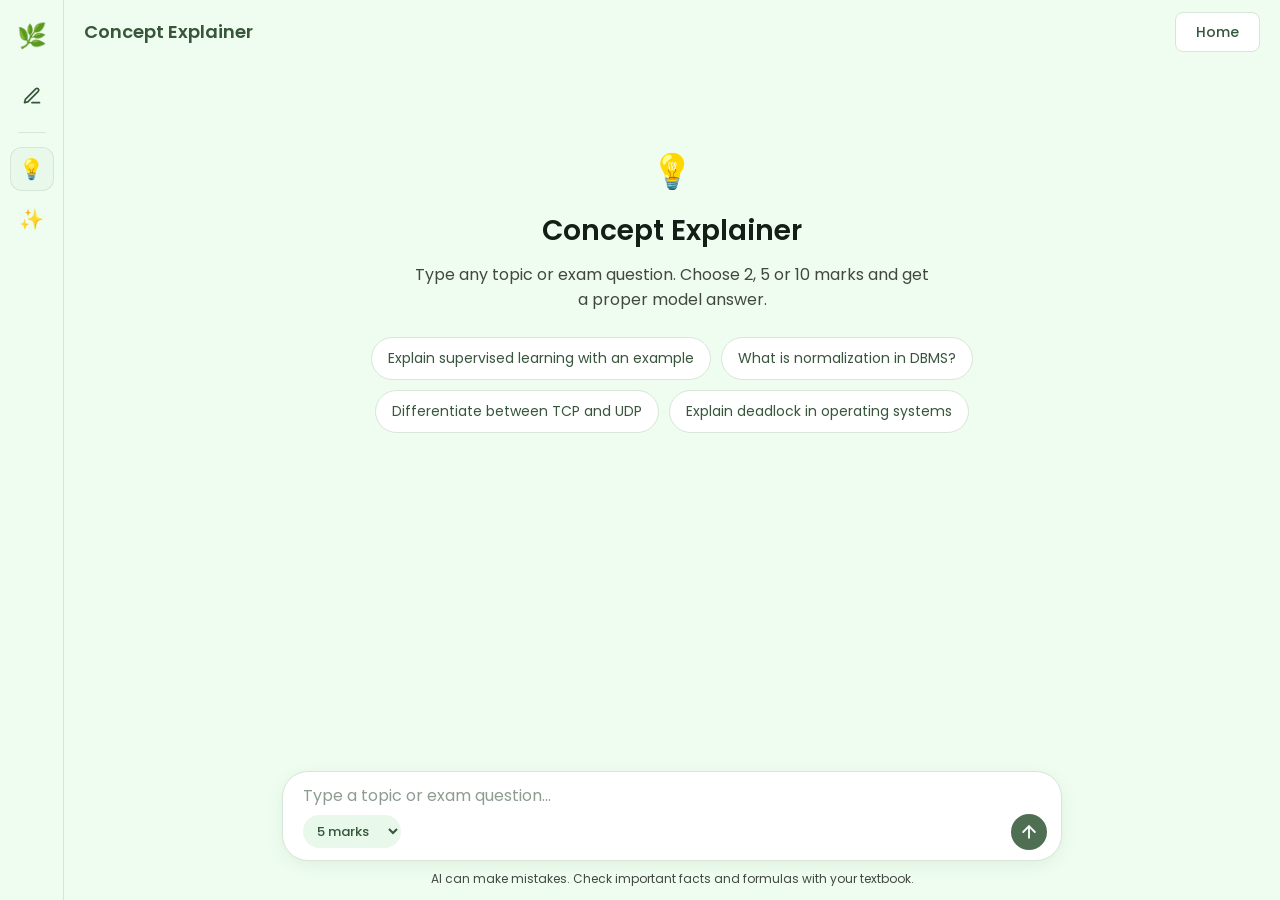
==== ai-study-assistant.html @ 77aba9d8 "Update ai-study-assistant.html" ====
<!DOCTYPE html>
<html lang="en">
<head>
  <meta charset="UTF-8">
  <meta name="viewport" content="width=device-width, initial-scale=1.0">
  <meta name="theme-color" content="#eefdef">
  <title>Lumina AI Coach - AI Study Assistant</title>

  <link rel="stylesheet" href="./dashboard.css">

  <style>
    /* ===== ChatGPT-style layout with the Lumina green theme ===== */
    :root {
      --c-bg: var(--page-bg, #eefdef);
      --c-text: var(--text-main, #1f2d23);
      --c-muted: var(--text-muted, #5f7466);
      --c-accent: var(--accent, #4b7a52);
      --c-dark: var(--dark-green, #2f5535);
      --c-soft: var(--soft-green, #dff3e1);
      --c-border: var(--border-green, #cfe5d2);
      --c-white: var(--white, #ffffff);
      --col: 780px;
      --font: ui-sans-serif, -apple-system, "Segoe UI", system-ui, "Helvetica Neue", Arial, sans-serif;
    }

    * { box-sizing: border-box; }

    html, body {
      height: 100%;
      margin: 0;
      padding: 0;
    }

    body {
      display: flex;
      flex-direction: row;
      height: 100vh;
      height: 100dvh;
      overflow: hidden;
      background: var(--c-bg);
      color: var(--c-text);
      font-family: var(--font);
      -webkit-font-smoothing: antialiased;
    }

    button, input, textarea, select { font-family: inherit; }

    /* ---------- Left icon bar ---------- */
    .sidebar {
      display: flex;
      flex: 0 0 auto;
      flex-direction: column;
      align-items: center;
      gap: 6px;
      width: 64px;
      padding: 14px 0;
      background: var(--c-bg);
      border-right: 1px solid var(--c-border);
    }

    .side-logo {
      display: grid;
      place-items: center;
      width: 44px;
      height: 44px;
      margin-bottom: 10px;
      border-radius: 12px;
      font-size: 24px;
      text-decoration: none;
    }

    .side-logo:hover { background: var(--c-soft); }

    .side-btn {
      position: relative;
      display: grid;
      place-items: center;
      width: 44px;
      height: 44px;
      color: var(--c-dark);
      background: transparent;
      border: 0;
      border-radius: 12px;
      font-size: 20px;
      cursor: pointer;
      transition: background 0.15s ease;
    }

    .side-btn:hover { background: var(--c-soft); }

    .side-btn[aria-selected="true"] {
      background: var(--c-soft);
      box-shadow: inset 0 0 0 1px var(--c-border);
    }

    /* Hover name */
    .side-btn::after {
      content: attr(data-label);
      position: absolute;
      left: 54px;
      padding: 6px 10px;
      color: var(--c-white);
      background: var(--c-dark);
      border-radius: 8px;
      font-size: 12px;
      white-space: nowrap;
      opacity: 0;
      pointer-events: none;
      transition: opacity 0.15s ease;
      z-index: 20;
    }

    .side-btn:hover::after { opacity: 1; }

    .side-divider {
      width: 28px;
      height: 1px;
      margin: 8px 0;
      background: var(--c-border);
    }

    /* ---------- Main area ---------- */
    .main {
      display: flex;
      flex: 1 1 auto;
      flex-direction: column;
      min-width: 0;
      min-height: 0;
    }

    .top-header {
      display: flex;
      flex: 0 0 auto;
      align-items: center;
      justify-content: space-between;
      gap: 12px;
      padding: 12px 20px;
    }

    .mode-title {
      color: var(--c-dark);
      font-size: 18px;
      font-weight: 600;
    }

    .home-btn {
      display: inline-block;
      padding: 8px 20px;
      color: var(--c-dark);
      background: var(--c-white);
      border: 1px solid var(--c-border);
      border-radius: 8px;
      font-size: 14px;
      font-weight: 500;
      text-decoration: none;
      transition: background 0.15s ease;
    }

    .home-btn:hover { background: var(--c-soft); }

    /* ---------- Chat area (uses the full height) ---------- */
    .chat-scroll {
      flex: 1 1 auto;
      min-height: 0;
      padding: 8px 20px 24px;
      overflow-y: auto;
      scroll-behavior: smooth;
    }

    .chat-thread[hidden] { display: none; }

    .chat-thread {
      display: flex;
      flex-direction: column;
      gap: 30px;
      width: 100%;
      max-width: var(--col);
      margin: 0 auto;
    }

    /* Welcome screen */
    .welcome-box {
      padding: 8vh 10px 10px;
      text-align: center;
    }

    .chat-thread.has-messages .welcome-box { display: none; }

    .welcome-icon {
      margin-bottom: 10px;
      font-size: 34px;
    }

    .welcome-box h1 {
      margin: 0 0 8px;
      color: var(--c-text);
      font-size: clamp(22px, 3vw, 28px);
      font-weight: 600;
    }

    .welcome-box p {
      max-width: 520px;
      margin: 0 auto;
      color: var(--c-muted);
      font-size: 16px;
      line-height: 1.6;
    }

    .starter-list {
      display: flex;
      flex-wrap: wrap;
      justify-content: center;
      gap: 10px;
      margin-top: 24px;
    }

    .starter-btn {
      padding: 10px 16px;
      color: var(--c-dark);
      background: var(--c-white);
      border: 1px solid var(--c-border);
      border-radius: 999px;
      font-size: 14px;
      cursor: pointer;
      transition: background 0.2s ease;
    }

    .starter-btn:hover { background: var(--c-soft); }

    /* Messages */
    .msg { display: flex; max-width: 100%; }
    .msg.user { justify-content: flex-end; }

    .user-bubble {
      max-width: 80%;
      padding: 10px 18px;
      color: var(--c-text);
      background: var(--c-soft);
      border-radius: 22px;
      font-size: 16px;
      line-height: 1.6;
      white-space: pre-wrap;
      overflow-wrap: anywhere;
    }

    .avatar-ai, .ai-label { display: none; }

    .ai-body {
      flex: 1 1 auto;
      min-width: 0;
      max-width: 100%;
    }

    /* AI answer: plain text on the page, no box */
    .ai-card {
      color: var(--c-text);
      font-size: 16px;
      line-height: 1.8;
      overflow-wrap: anywhere;
    }

    .a-heading {
      margin-top: 24px;
      color: var(--c-dark);
      font-size: 18px;
      font-weight: 600;
    }

    .a-heading:first-child { margin-top: 0; }

    .a-para { margin-top: 8px; }

    .a-item {
      display: flex;
      gap: 12px;
      margin-top: 10px;
    }

    .a-marker {
      flex: 0 0 auto;
      min-width: 24px;
      color: var(--c-accent);
      font-weight: 600;
    }

    /* Action buttons under an answer */
    .ai-actions {
      display: flex;
      flex-wrap: wrap;
      gap: 6px;
      margin-top: 14px;
    }

    .action-btn {
      padding: 6px 12px;
      color: var(--c-muted);
      background: transparent;
      border: 0;
      border-radius: 8px;
      font-size: 13px;
      font-weight: 500;
      cursor: pointer;
    }

    .action-btn:hover {
      color: var(--c-dark);
      background: var(--c-soft);
    }

    .save-form {
      display: flex;
      flex-wrap: wrap;
      align-items: center;
      gap: 8px;
      margin-top: 10px;
      padding: 12px;
      background: var(--c-white);
      border: 1px solid var(--c-border);
      border-radius: 14px;
    }

    .save-form[hidden] { display: none; }

    .save-form input {
      flex: 1 1 200px;
      min-width: 0;
      padding: 9px 12px;
      color: var(--c-text);
      background: var(--c-white);
      border: 1px solid var(--c-border);
      border-radius: 8px;
      font-size: 14px;
    }

    .save-form input:focus {
      outline: 2px solid var(--c-accent);
      outline-offset: 1px;
    }

    .save-btn {
      padding: 9px 18px;
      color: var(--c-white);
      background: var(--c-accent);
      border: 0;
      border-radius: 8px;
      font-size: 14px;
      font-weight: 500;
      cursor: pointer;
    }

    .save-btn:hover { background: var(--c-dark); }

    .save-note {
      flex-basis: 100%;
      color: var(--c-accent);
      font-size: 13px;
      font-weight: 500;
    }

    .save-note.error { color: #b42318; }

    /* Typing dots */
    .typing {
      display: inline-flex;
      gap: 5px;
      padding: 8px 0;
    }

    .typing span {
      width: 8px;
      height: 8px;
      background: var(--c-accent);
      border-radius: 50%;
      opacity: 0.35;
      animation: blink 1.2s infinite ease-in-out;
    }

    .typing span:nth-child(2) { animation-delay: 0.2s; }
    .typing span:nth-child(3) { animation-delay: 0.4s; }

    @keyframes blink {
      0%, 80%, 100% { opacity: 0.3; }
      40% { opacity: 1; }
    }

    /* Error message */
    .error-card {
      color: #b42318;
      font-size: 15px;
      line-height: 1.6;
    }

    .error-card .action-btn {
      margin-top: 10px;
      border: 1px solid var(--c-border);
    }

    /* ---------- Message bar ---------- */
    .composer-wrap {
      flex: 0 0 auto;
      padding: 8px 20px 12px;
      background: linear-gradient(to top, var(--c-bg) 80%, rgba(238, 253, 239, 0));
    }

    .composer {
      width: 100%;
      max-width: var(--col);
      margin: 0 auto;
      padding: 12px 14px 10px 20px;
      background: var(--c-white);
      border: 1px solid var(--c-border);
      border-radius: 26px;
      box-shadow: 0 4px 16px rgba(55, 86, 59, 0.08);
    }

    .composer:focus-within { border-color: var(--c-accent); }

    .composer textarea {
      display: block;
      width: 100%;
      max-height: 200px;
      color: var(--c-text);
      background: transparent;
      border: 0;
      outline: none;
      resize: none;
      overflow-y: auto;
      font-size: 16px;
      line-height: 1.5;
    }

    .composer textarea::placeholder { color: #8d9c91; }

    .composer-bar {
      display: flex;
      align-items: center;
      justify-content: space-between;
      margin-top: 6px;
    }

    .composer-bar select {
      padding: 6px 10px;
      color: var(--c-dark);
      background: var(--c-soft);
      border: 0;
      border-radius: 999px;
      outline: none;
      font-size: 13px;
      font-weight: 500;
      cursor: pointer;
    }

    .composer-bar select[hidden] { display: none; }

    .send-btn {
      display: grid;
      place-items: center;
      width: 36px;
      height: 36px;
      margin-left: auto;
      color: var(--c-white);
      background: var(--c-accent);
      border: 0;
      border-radius: 50%;
      cursor: pointer;
      transition: background 0.2s ease;
    }

    .send-btn:hover:not(:disabled) { background: var(--c-dark); }

    .send-btn:disabled {
      opacity: 0.5;
      cursor: not-allowed;
    }

    .disclaimer {
      margin: 8px 0 0;
      color: var(--c-muted);
      font-size: 12px;
      text-align: center;
    }

    /* ---------- Mobile ---------- */
    @media (max-width: 600px) {
      .sidebar { width: 52px; padding: 10px 0; }
      .side-logo, .side-btn { width: 38px; height: 38px; font-size: 18px; }
      .side-btn::after { display: none; }
      .top-header { padding: 10px 12px; }
      .mode-title { font-size: 15px; }
      .home-btn { padding: 7px 14px; font-size: 13px; }
      .chat-scroll { padding: 8px 12px 16px; }
      .composer-wrap { padding: 8px 10px 10px; }
      .user-bubble { max-width: 90%; }
    }

    @media (prefers-reduced-motion: reduce) {
      .typing span { animation: none; opacity: 0.7; }
      .chat-scroll { scroll-behavior: auto; }
    }
  </style>
</head>
<body>

  <!-- Left icon bar -->
  <aside class="sidebar" aria-label="Tools">
    <a href="dashboard.html" class="side-logo" title="Lumina AI" aria-label="Lumina AI home">🌿</a>

    <button class="side-btn" id="newChatBtn" type="button"
            data-label="New chat" aria-label="New chat">
      <svg width="20" height="20" viewBox="0 0 24 24" fill="none"
           stroke="currentColor" stroke-width="2"
           stroke-linecap="round" stroke-linejoin="round" aria-hidden="true">
        <path d="M12 20h9"></path>
        <path d="M16.5 3.5a2.12 2.12 0 0 1 3 3L7 19l-4 1 1-4Z"></path>
      </svg>
    </button>

    <div class="side-divider"></div>

    <button class="side-btn" id="tab-explain" role="tab" type="button"
            data-label="Concept Explainer" aria-label="Concept Explainer"
            aria-selected="true">💡</button>

    <button class="side-btn" id="tab-summarize" role="tab" type="button"
            data-label="Notes Summarizer" aria-label="Notes Summarizer"
            aria-selected="false">✨</button>
  </aside>

  <!-- Main area -->
  <div class="main">

    <div class="top-header">
      <div class="mode-title" id="modeTitle">Concept Explainer</div>
      <a href="dashboard.html" class="home-btn">Home</a>
    </div>

    <div class="chat-scroll" id="chatScroll">

      <div class="chat-thread" id="thread-explain" role="log" aria-live="polite">
        <div class="welcome-box">
          <div class="welcome-icon">💡</div>
          <h1>Concept Explainer</h1>
          <p>Type any topic or exam question. Choose 2, 5 or 10 marks and get a proper model answer.</p>
          <div class="starter-list">
            <button class="starter-btn" type="button">Explain supervised learning with an example</button>
            <button class="starter-btn" type="button">What is normalization in DBMS?</button>
            <button class="starter-btn" type="button">Differentiate between TCP and UDP</button>
            <button class="starter-btn" type="button">Explain deadlock in operating systems</button>
          </div>
        </div>
      </div>

      <div class="chat-thread" id="thread-summarize" role="log" aria-live="polite" hidden>
        <div class="welcome-box">
          <div class="welcome-icon">✨</div>
          <h1>Notes Summarizer</h1>
          <p>Paste your textbook text or lecture notes below. You will get short revision notes with key terms, formulas and likely exam questions.</p>
        </div>
      </div>

    </div>

    <!-- Message bar -->
    <div class="composer-wrap">
      <form class="composer" id="composer">
        <textarea id="promptInput" rows="1" maxlength="500"
                  aria-label="Message"
                  placeholder="Type a topic or exam question..."></textarea>

        <div class="composer-bar">
          <select id="marksSelect" aria-label="Answer type">
            <option value="2">2 marks</option>
            <option value="5" selected>5 marks</option>
            <option value="10">10 marks</option>
          </select>

          <button class="send-btn" id="sendBtn" type="submit" aria-label="Send">
            <svg width="20" height="20" viewBox="0 0 24 24" fill="none"
                 stroke="currentColor" stroke-width="2.2"
                 stroke-linecap="round" stroke-linejoin="round" aria-hidden="true">
              <path d="M12 19V5"></path>
              <path d="M5 12l7-7 7 7"></path>
            </svg>
          </button>
        </div>
      </form>

      <p class="disclaimer">AI can make mistakes. Check important facts and formulas with your textbook.</p>
    </div>

  </div>

  <datalist id="subjectOptions"></datalist>

  <script>
  "use strict";

  /* =========================================================
     PROMPTS  (sent to your existing /api/chat)
     ========================================================= */

  const FORMAT_RULES = `
Formatting rules:
- Write in plain text only. Do NOT use the symbols * # _ or backticks.
- Write each section heading on its own line, followed by a colon.
- For lists, use numbers (1. 2. 3.) or the bullet symbol •
- Leave one empty line between sections.
- Use correct technical terms. Be accurate. Do not invent facts.
- Do not add any greeting, emoji or closing remark.`;

  function buildExplainPrompt(topic, marks) {
    const intro =
      `You are an experienced university professor writing a model answer for a college exam.
Question or topic: "${topic}"
`;

    if (marks === "2") {
      return intro + `
This is a 2-mark answer. Write about 60 to 80 words using exactly this structure:

Definition:
A clear, precise definition in 2 to 3 sentences.

Key Points:
Give 2 to 3 short numbered points that a student must mention.
${FORMAT_RULES}`;
    }

    if (marks === "10") {
      return intro + `
This is a 10-mark answer. Write about 450 to 550 words using exactly this structure:

Introduction:
2 to 3 sentences that introduce the topic and why it matters.

Definition:
A precise textbook-style definition.

Detailed Explanation:
Explain the concept step by step under 4 to 6 numbered sub-headings, each with 2 to 3 sentences. Include how it works, important terms, formulas or algorithms where relevant.

Types or Components:
List and briefly describe the main types, parts or stages (skip only if not applicable).

Advantages and Limitations:
Give 3 advantages and 2 to 3 limitations as numbered points.

Applications:
Give 3 to 4 real-world applications.

Example:
One clear, worked example.

Conclusion:
2 to 3 sentences that sum up the answer.
${FORMAT_RULES}`;
    }

    return intro + `
This is a 5-mark answer. Write about 200 to 250 words using exactly this structure:

Definition:
A clear, precise definition in 2 to 3 sentences.

Explanation:
Explain the concept in 4 to 6 numbered points, each 1 to 2 sentences. Include important terms and how it works.

Example:
One clear, simple example.

Conclusion:
1 to 2 sentences that sum up the answer.
${FORMAT_RULES}`;
  }

  function buildSummarizePrompt(material) {
    return `You are an experienced university professor preparing exam revision notes for a college student.
Convert the study material below into clear, well-organized revision notes.

Use exactly this structure:

Topic:
One line naming the topic.

Key Definitions:
List each important term with its definition, using the bullet symbol •

Main Points:
Group the content under short headings. Under each heading give numbered points of 1 to 2 sentences each.

Formulas and Important Facts:
List any formulas, rules, numbers, dates or steps exactly as given in the material (skip this section only if there are none).

Quick Revision:
3 to 5 short one-line points that the student should memorise before the exam.

Important Exam Questions:
2 to 3 likely exam questions based on this material.

Rules:
- Keep every term, formula and number exactly as in the material. Do not add facts that are not in the material.
- Make the notes much shorter than the original.
${FORMAT_RULES}

Study material:
${material}`;
  }

  async function askAI(mode, input, marks) {
    const prompt = mode === "explain"
      ? buildExplainPrompt(input, marks)
      : buildSummarizePrompt(input);

    const response = await fetch("/api/chat", {
      method: "POST",
      headers: { "Content-Type": "application/json" },
      body: JSON.stringify({ message: prompt })
    });

    let data = null;

    try {
      data = await response.json();
    } catch (error) {
      data = null;
    }

    if (!response.ok || !data || !data.reply) {
      throw new Error("No answer came. Please try again in a moment.");
    }

    return String(data.reply)
      .replace(/\*\*/g, "")
      .replace(/^#{1,6}\s*/gm, "")
      .replace(/^\s*[\*\-]\s+/gm, "• ")
      .replace(/[*_`]/g, "")
      .trim();
  }

  /* =========================================================
     PAGE STATE
     ========================================================= */

  const NOTES_KEY = "luminaNotes";

  const $ = id => document.getElementById(id);

  const modes = {
    explain: {
      tab: $("tab-explain"),
      thread: $("thread-explain"),
      placeholder: "Type a topic or exam question...",
      maxLength: 500,
      label: "Concept Explainer",
      source: "ai-chat"
    },
    summarize: {
      tab: $("tab-summarize"),
      thread: $("thread-summarize"),
      placeholder: "Paste your study material here...",
      maxLength: 20000,
      label: "Notes Summarizer",
      source: "ai-summary"
    }
  };

  const chatScroll = $("chatScroll");
  const input = $("promptInput");
  const sendBtn = $("sendBtn");
  const marksSelect = $("marksSelect");

  let currentMode = "explain";
  let busy = false;
  const drafts = { explain: "", summarize: "" };

  /* ---------- Mode switching ---------- */
  function setMode(name) {
    if (!modes[name]) name = "explain";

    drafts[currentMode] = input.value;
    currentMode = name;

    Object.entries(modes).forEach(([key, m]) => {
      const active = key === name;
      m.tab.setAttribute("aria-selected", String(active));
      m.thread.hidden = !active;
    });

    $("modeTitle").textContent = modes[name].label;
    input.maxLength = modes[name].maxLength;
    input.placeholder = modes[name].placeholder;
    input.value = drafts[name] || "";
    marksSelect.hidden = name !== "explain";

    resizeInput();
    scrollToBottom(true);
    history.replaceState(null, "", "#" + name);
  }

  modes.explain.tab.addEventListener("click", () => setMode("explain"));
  modes.summarize.tab.addEventListener("click", () => setMode("summarize"));

  /* ---------- Starter questions ---------- */
  document.querySelectorAll(".starter-btn").forEach(btn => {
    btn.addEventListener("click", () => {
      input.value = btn.textContent.trim();
      resizeInput();
      input.focus();
    });
  });

  /* ---------- New chat ---------- */
  $("newChatBtn").addEventListener("click", () => {
    if (busy) return;

    const thread = modes[currentMode].thread;
    thread.querySelectorAll(".msg").forEach(el => el.remove());
    thread.classList.remove("has-messages");
    input.focus();
  });

  /* ---------- Input box ---------- */
  function resizeInput() {
    input.style.height = "auto";
    input.style.height = Math.min(input.scrollHeight, 200) + "px";
  }

  input.addEventListener("input", resizeInput);

  input.addEventListener("keydown", event => {
    if (event.key === "Enter" && !event.shiftKey && !event.isComposing) {
      event.preventDefault();
      $("composer").requestSubmit();
    }
  });

  function scrollToBottom(instant) {
    requestAnimationFrame(() => {
      chatScroll.scrollTo({
        top: chatScroll.scrollHeight,
        behavior: instant ? "auto" : "smooth"
      });
    });
  }

  /* =========================================================
     MESSAGES
     ========================================================= */

  function addUserMessage(mode, text) {
    const thread = modes[mode].thread;

    const row = document.createElement("div");
    row.className = "msg user";

    const bubble = document.createElement("div");
    bubble.className = "user-bubble";
    bubble.textContent = text;

    row.appendChild(bubble);
    thread.appendChild(row);
    thread.classList.add("has-messages");
    scrollToBottom();
  }

  function makeAiRow() {
    const row = document.createElement("div");
    row.className = "msg ai";

    const avatar = document.createElement("div");
    avatar.className = "avatar-ai";
    avatar.textContent = "🌿";
    avatar.setAttribute("aria-hidden", "true");

    const body = document.createElement("div");
    body.className = "ai-body";

    row.append(avatar, body);
    return { row, body };
  }

  function addTyping(mode) {
    const { row, body } = makeAiRow();

    const dots = document.createElement("div");
    dots.className = "typing";
    dots.setAttribute("aria-label", "Lumina AI is writing");
    dots.innerHTML = "<span></span><span></span><span></span>";

    body.appendChild(dots);
    modes[mode].thread.appendChild(row);
    scrollToBottom();
    return row;
  }

  /* Turn plain text into headings, paragraphs and list items */
  function renderAnswer(container, text) {
    text.split("\n").forEach(rawLine => {
      const line = rawLine.trim();
      if (!line) return;

      const item = line.match(/^(\d+[.)]|•)\s+(.*)$/);

      if (item) {
        const row = document.createElement("div");
        row.className = "a-item";

        const marker = document.createElement("span");
        marker.className = "a-marker";
        marker.textContent = item[1];

        const content = document.createElement("span");
        content.textContent = item[2];

        row.append(marker, content);
        container.appendChild(row);
        return;
      }

      if (/:$/.test(line) && line.length <= 60 && !/[.!?]:$/.test(line)) {
        const heading = document.createElement("div");
        heading.className = "a-heading";
        heading.textContent = line.slice(0, -1);
        container.appendChild(heading);
        return;
      }

      const para = document.createElement("div");
      para.className = "a-para";
      para.textContent = line;
      container.appendChild(para);
    });
  }

  function getNoteTitle(mode, answer, question, marks) {
    if (mode === "explain") {
      const q = question.replace(/\s+/g, " ").trim();
      const short = q.length > 55 ? q.slice(0, 55).trim() + "..." : q;
      return short + " (" + marks + " marks)";
    }

    const topic = answer.match(/Topic:\s*\n?\s*(.+)/i);
    if (topic && topic[1].trim()) {
      const t = topic[1].trim();
      return "Summary: " + (t.length > 55 ? t.slice(0, 55).trim() + "..." : t);
    }

    const q = question.replace(/\s+/g, " ").trim();
    return "Summary: " + (q.length > 40 ? q.slice(0, 40).trim() + "..." : q);
  }

  function addAnswer(mode, answer, meta) {
    const { row, body } = makeAiRow();

    const label = document.createElement("div");
    label.className = "ai-label";
    label.textContent = mode === "explain"
      ? "Lumina AI · " + meta.marks + "-mark answer"
      : "Lumina AI · Revision notes";

    const card = document.createElement("div");
    card.className = "ai-card";
    renderAnswer(card, answer);

    /* Action buttons */
    const actions = document.createElement("div");
    actions.className = "ai-actions";

    const copyBtn = document.createElement("button");
    copyBtn.type = "button";
    copyBtn.className = "action-btn";
    copyBtn.textContent = "Copy";

    const saveToggle = document.createElement("button");
    saveToggle.type = "button";
    saveToggle.className = "action-btn";
    saveToggle.textContent = "Save to My Notes";

    actions.append(copyBtn, saveToggle);

    /* Save form */
    const form = document.createElement("div");
    form.className = "save-form";
    form.hidden = true;

    const subjectInput = document.createElement("input");
    subjectInput.type = "text";
    subjectInput.setAttribute("list", "subjectOptions");
    subjectInput.placeholder = "Subject name, e.g. Artificial Intelligence";
    subjectInput.setAttribute("aria-label", "Subject name");

    const saveBtn = document.createElement("button");
    saveBtn.type = "button";
    saveBtn.className = "save-btn";
    saveBtn.textContent = "Save";

    const note = document.createElement("div");
    note.className = "save-note";
    note.setAttribute("role", "status");

    form.append(subjectInput, saveBtn, note);

    copyBtn.addEventListener("click", () => {
      if (!navigator.clipboard) {
        copyBtn.textContent = "Copy not supported";
        return;
      }

      navigator.clipboard.writeText(answer).then(() => {
        copyBtn.textContent = "Copied ✓";
        setTimeout(() => { copyBtn.textContent = "Copy"; }, 1500);
      }).catch(() => {
        copyBtn.textContent = "Could not copy";
        setTimeout(() => { copyBtn.textContent = "Copy"; }, 1500);
      });
    });

    saveToggle.addEventListener("click", () => {
      form.hidden = !form.hidden;
      if (!form.hidden) subjectInput.focus();
      scrollToBottom();
    });

    function doSave() {
      const subject = subjectInput.value.trim();
      note.classList.remove("error");

      if (!subject) {
        note.textContent = "Please enter a subject name.";
        note.classList.add("error");
        subjectInput.focus();
        return;
      }

      try {
        saveToNotes(
          getNoteTitle(mode, answer, meta.question, meta.marks),
          subject,
          answer,
          modes[mode].source
        );
        note.textContent = "✓ Saved to My Notes under " + subject + ".";
        fillSubjects();
      } catch (error) {
        console.error(error);
        note.textContent = "Unable to save the note. Please try again.";
        note.classList.add("error");
      }
    }

    saveBtn.addEventListener("click", doSave);

    subjectInput.addEventListener("keydown", event => {
      if (event.key === "Enter") {
        event.preventDefault();
        doSave();
      }
    });

    body.append(label, card, actions, form);
    modes[mode].thread.appendChild(row);
    scrollToBottom();
  }

  function addError(mode, message, retry) {
    const { row, body } = makeAiRow();

    const card = document.createElement("div");
    card.className = "error-card";
    card.textContent = message;

    const retryBtn = document.createElement("button");
    retryBtn.type = "button";
    retryBtn.className = "action-btn";
    retryBtn.textContent = "Try again";

    retryBtn.addEventListener("click", () => {
      if (busy) return;
      row.remove();
      retry();
    });

    card.appendChild(document.createElement("br"));
    card.appendChild(retryBtn);
    body.appendChild(card);
    modes[mode].thread.appendChild(row);
    scrollToBottom();
  }

  /* =========================================================
     RUNNING A REQUEST
     ========================================================= */

  async function runRequest(mode, text, marks) {
    busy = true;
    sendBtn.disabled = true;

    const typing = addTyping(mode);

    try {
      const answer = await askAI(mode, text, marks);
      typing.remove();
      addAnswer(mode, answer, { question: text, marks });
    } catch (error) {
      console.error(error);
      typing.remove();
      addError(
        mode,
        error.message || "Something went wrong. Please try again.",
        () => runRequest(mode, text, marks)
      );
    } finally {
      busy = false;
      sendBtn.disabled = false;
      if (currentMode === mode) input.focus();
    }
  }

  $("composer").addEventListener("submit", event => {
    event.preventDefault();

    if (busy) return;

    const text = input.value.trim();

    if (!text) {
      input.focus();
      return;
    }

    const mode = currentMode;
    const marks = marksSelect.value;

    const shown = mode === "summarize" && text.length > 300
      ? text.slice(0, 300).trim() + "…\n(" + text.length + " characters pasted)"
      : text;

    addUserMessage(mode, shown);

    input.value = "";
    drafts[mode] = "";
    resizeInput();

    runRequest(mode, text, marks);
  });

  /* =========================================================
     MY NOTES
     ========================================================= */

  function readNotes() {
    try {
      const data = JSON.parse(localStorage.getItem(NOTES_KEY) || "[]");
      return Array.isArray(data) ? data : [];
    } catch (error) {
      return [];
    }
  }

  function fillSubjects() {
    const list = $("subjectOptions");
    list.innerHTML = "";

    [...new Set(readNotes().map(n => n.subject).filter(Boolean))]
      .forEach(subject => {
        const option = document.createElement("option");
        option.value = subject;
        list.appendChild(option);
      });
  }

  function saveToNotes(title, subject, content, source) {
    const notes = readNotes();
    const now = new Date().toISOString();

    notes.push({
      id: window.crypto?.randomUUID?.() ||
        "note-" + Date.now() + "-" + Math.random().toString(36).slice(2),
      title,
      subject,
      content,
      source,
      createdAt: now,
      updatedAt: now
    });

    localStorage.setItem(NOTES_KEY, JSON.stringify(notes));
  }

  /* ---------- Start ---------- */
  fillSubjects();
  setMode(location.hash === "#summarize" || location.hash === "#summarizer"
    ? "summarize"
    : "explain");
  </script>
</body>
</html>
---- dashboard.css ----
@import url('https://fonts.googleapis.com/css2?family=Poppins:wght@400;500;600;700&display=swap');

:root {
  --page-bg: #eefdef;
  --soft-green: #e8f8ea;
  --accent: #4f6f52;
  --dark-green: #37563b;
  --border-green: #d7e6d9;
  --text-main: #121e16;
  --text-muted: #424841;
  --white: #ffffff;
}

* {
  margin: 0;
  padding: 0;
  box-sizing: border-box;
  font-family: 'Poppins', sans-serif;
}

html {
  scroll-behavior: smooth;
  background-color: var(--page-bg);
}

body {
  background-color: var(--page-bg);
  color: var(--text-main);
  line-height: 1.6;
}

a {
  color: inherit;
}

/* Header */
.navbar {
  display: flex;
  justify-content: space-between;
  align-items: center;
  gap: 24px;
  padding: 16px 40px;
  background-color: var(--page-bg);
  border-bottom: 1px solid rgba(215, 230, 217, 0.7);
}

.logo {
  color: var(--dark-green);
  font-size: 21px;
  font-weight: 700;
  text-decoration: none;
  white-space: nowrap;
}

.nav-links {
  display: flex;
  align-items: center;
  gap: 24px;
  margin-right: auto;
  margin-left: 12px;
}

.nav-links a {
  color: var(--text-muted);
  text-decoration: none;
  font-size: 14px;
  font-weight: 500;
  padding-bottom: 4px;
  border-bottom: 2px solid transparent;
  transition: color 0.2s ease, border-color 0.2s ease;
}

.nav-links a:hover {
  color: var(--dark-green);
  border-bottom-color: var(--dark-green);
}

.nav-links a.active {
  color: var(--dark-green);
  font-weight: 700;
  border-bottom-color: var(--dark-green);
}

/* Profile menu */
.nav-icons {
  display: flex;
  align-items: center;
}

.avatar-menu {
  position: relative;
}

.avatar {
  width: 40px;
  height: 40px;
  display: flex;
  align-items: center;
  justify-content: center;
  border: 1px solid var(--border-green);
  border-radius: 50%;
  background: var(--soft-green);
  font-size: 20px;
  cursor: pointer;
}

.avatar-dropdown {
  display: none;
  position: absolute;
  right: 0;
  top: 48px;
  min-width: 160px;
  overflow: hidden;
  background: var(--white);
  border: 1px solid var(--border-green);
  border-radius: 12px;
  box-shadow: 0 8px 20px rgba(0, 0, 0, 0.1);
  z-index: 100;
}

.avatar-dropdown.show {
  display: block;
}

.avatar-dropdown a {
  display: block;
  padding: 12px 16px;
  text-decoration: none;
  font-size: 14px;
}

.avatar-dropdown a:hover,
.avatar-dropdown a:focus {
  background: var(--soft-green);
  color: var(--dark-green);
}

/* Main container */
.container {
  width: min(1160px, 100%);
  margin: 0 auto;
  padding: 36px 40px 64px;
}

.welcome {
  padding: 18px 0 8px;
  margin-bottom: 24px;
}

.eyebrow {
  color: var(--accent);
  font-size: 11px;
  font-weight: 700;
  letter-spacing: 1.5px;
  margin-bottom: 8px;
}

.welcome h1 {
  font-size: clamp(25px, 3vw, 35px);
  line-height: 1.3;
  margin-bottom: 10px;
  font-weight: 700;
}

.welcome > p:last-child {
  color: var(--text-muted);
  font-size: 15px;
}

/* Study profile information */
.info-bar {
  display: grid;
  grid-template-columns: repeat(3, minmax(0, 1fr));
  gap: 14px;
  margin-bottom: 42px;
}

.info-item {
  padding: 17px 18px;
  background: var(--white);
  border: 1px solid var(--border-green);
  border-radius: 13px;
  font-size: 13px;
  font-weight: 500;
  overflow-wrap: anywhere;
}

/* Dashboard sections */
.section-block {
  margin-top: 44px;
}

.section-heading {
  display: flex;
  justify-content: space-between;
  align-items: center;
  gap: 20px;
  margin-bottom: 20px;
}

.section-heading h2 {
  color: var(--text-main);
  font-size: 23px;
  line-height: 1.4;
  margin-bottom: 5px;
}

.section-heading p:not(.eyebrow) {
  color: var(--text-muted);
  font-size: 13px;
}

/* Start Learning */
.start-learning {
  margin-top: 0;
}

.subject-grid {
  display: grid;
  grid-template-columns: repeat(3, minmax(0, 1fr));
  gap: 18px;
}

.subject-card {
  min-width: 0;
  padding: 20px;
  background: var(--white);
  border: 2px solid var(--border-green);
  border-radius: 14px;
}

.subject-card h3 {
  font-size: 15px;
  margin-bottom: 6px;
  overflow-wrap: anywhere;
}

.subject-card p {
  color: var(--text-muted);
  font-size: 12px;
}

.subject-symbol {
  display: flex;
  align-items: center;
  justify-content: center;
  width: 42px;
  height: 42px;
  margin-bottom: 13px;
  background: var(--soft-green);
  border-radius: 12px;
  font-size: 21px;
}

.empty-state {
  grid-column: 1 / -1;
  padding: 28px 20px;
  text-align: center;
  background: var(--white);
  border: 1px dashed #b9cfbd;
  border-radius: 14px;
  color: var(--text-muted);
}

.empty-state span {
  display: block;
  font-size: 30px;
  margin-bottom: 8px;
}

.empty-state p {
  font-size: 13px;
}

/* Manage My Subjects link */
.primary-link {
  display: inline-block;
  margin-top: 20px;
  padding: 10px 18px;
  background-color: transparent;
  color: var(--dark-green);
  border: 1px solid #8eaa92;
  border-radius: 10px;
  font-size: 13px;
  font-weight: 600;
  text-decoration: none;
  transition:
    background-color 0.2s ease,
    border-color 0.2s ease,
    box-shadow 0.2s ease,
    transform 0.2s ease;
}

.primary-link:hover {
  background-color: #d7e6d9;
  color: var(--dark-green);
  border-color: var(--accent);
  box-shadow: 0 5px 12px rgba(55, 86, 59, 0.15);
  transform: translateY(-2px);
}

/* AI Learning Tools and My Study Space */
.tools-grid {
  display: grid;
  grid-template-columns: repeat(3, minmax(0, 1fr));
  gap: 18px;
}

.tools-grid-single {
  grid-template-columns: 1fr;
}

.tools-grid-two {
  grid-template-columns: repeat(2, minmax(0, 1fr));
}

.tool-card {
  display: flex;
  flex-direction: column;
  min-width: 0;
  padding: 22px;
  background: var(--white);
  border: 2px solid var(--border-green);
  border-radius: 15px;
  color: inherit;
  text-decoration: none;
}

.tool-icon {
  display: flex;
  align-items: center;
  justify-content: center;
  width: 44px;
  height: 44px;
  margin-bottom: 15px;
  border-radius: 13px;
  background: var(--soft-green);
  font-size: 21px;
}

.tool-card h3 {
  font-size: 15px;
  line-height: 1.5;
  margin-bottom: 8px;
}

.tool-card p {
  color: var(--text-muted);
  font-size: 12px;
  line-height: 1.8;
  flex-grow: 1;
}

/* The two functions shown inside the AI Study Assistant card */
.tool-features {
  display: flex;
  flex-wrap: wrap;
  gap: 8px;
  margin-top: 14px;
}

.feature-chip {
  padding: 6px 12px;
  background: var(--soft-green);
  border: 1px solid var(--border-green);
  border-radius: 999px;
  color: var(--dark-green);
  font-size: 12px;
  font-weight: 600;
}

.open-link {
  margin-top: 18px;
  color: var(--dark-green);
  font-size: 12px;
  font-weight: 700;
}

/* Same clear hover design for all dashboard cards */
.subject-card,
.tool-card {
  transition:
    background-color 0.2s ease,
    border-color 0.2s ease,
    box-shadow 0.2s ease,
    transform 0.2s ease;
}

.subject-card:hover,
.tool-card:hover {
  background-color: var(--soft-green);
  border-color: var(--accent);
  box-shadow: 0 8px 20px rgba(55, 86, 59, 0.16);
  transform: translateY(-4px);
}

.tool-card:hover .feature-chip {
  background: var(--white);
}

/* Learning goals */
.goals-list {
  display: flex;
  flex-wrap: wrap;
  gap: 12px;
}

.goal-chip {
  padding: 10px 15px;
  background: var(--white);
  border: 1px solid var(--border-green);
  border-radius: 999px;
  color: var(--dark-green);
  font-size: 12px;
  font-weight: 500;
}

.goal-empty {
  color: var(--text-muted);
  font-size: 13px;
  padding: 16px 18px;
  background: var(--white);
  border: 1px dashed #b9cfbd;
  border-radius: 12px;
}

/* Learning progress */
.progress-panel {
  padding: 36px 20px;
  background: var(--white);
  border: 1px solid var(--border-green);
  border-radius: 15px;
  text-align: center;
}

.progress-illustration {
  font-size: 38px;
  margin-bottom: 12px;
}

.progress-panel h3 {
  font-size: 16px;
  margin-bottom: 8px;
}

.progress-panel p {
  color: var(--text-muted);
  font-size: 13px;
}

/* Footer */
.footer {
  display: flex;
  justify-content: space-between;
  align-items: center;
  flex-wrap: wrap;
  gap: 12px;
  padding: 25px 40px;
  background: var(--soft-green);
}

.footer-logo {
  color: var(--dark-green);
  font-weight: 700;
}

.footer-text {
  color: var(--text-muted);
  font-size: 12px;
}

/* Keyboard focus */
a:focus-visible,
button:focus-visible {
  outline: 3px solid #719b76;
  outline-offset: 3px;
}

/* Tablet */
@media (max-width: 900px) {
  .navbar {
    padding: 16px 24px;
  }

  .container {
    padding: 28px 24px 50px;
  }

  .tools-grid,
  .subject-grid {
    grid-template-columns: repeat(2, minmax(0, 1fr));
  }

  .tools-grid-single {
    grid-template-columns: 1fr;
  }

  .nav-links {
    gap: 14px;
  }
}

/* Mobile */
@media (max-width: 600px) {
  .navbar {
    gap: 14px;
    padding: 14px 16px;
  }

  .logo {
    font-size: 18px;
  }

  .nav-links a {
    font-size: 13px;
  }

  .container {
    padding: 24px 16px 42px;
  }

  .welcome h1 {
    font-size: 26px;
  }

  .info-bar {
    grid-template-columns: 1fr;
    gap: 10px;
    margin-bottom: 32px;
  }

  .tools-grid,
  .tools-grid-two,
  .subject-grid {
    grid-template-columns: 1fr;
  }

  .section-block {
    margin-top: 36px;
  }

  .start-learning {
    margin-top: 0;
  }

  .section-heading h2 {
    font-size: 21px;
  }

  .tool-card {
    padding: 20px;
  }

  .footer {
    padding: 22px 16px;
  }
}

/* Respect reduced-motion preferences */
@media (prefers-reduced-motion: reduce) {
  *,
  *::before,
  *::after {
    scroll-behavior: auto !important;
    transition-duration: 0.01ms !important;
  }

  .subject-card:hover,
  .tool-card:hover,
  .primary-link:hover {
    transform: none;
  }
}
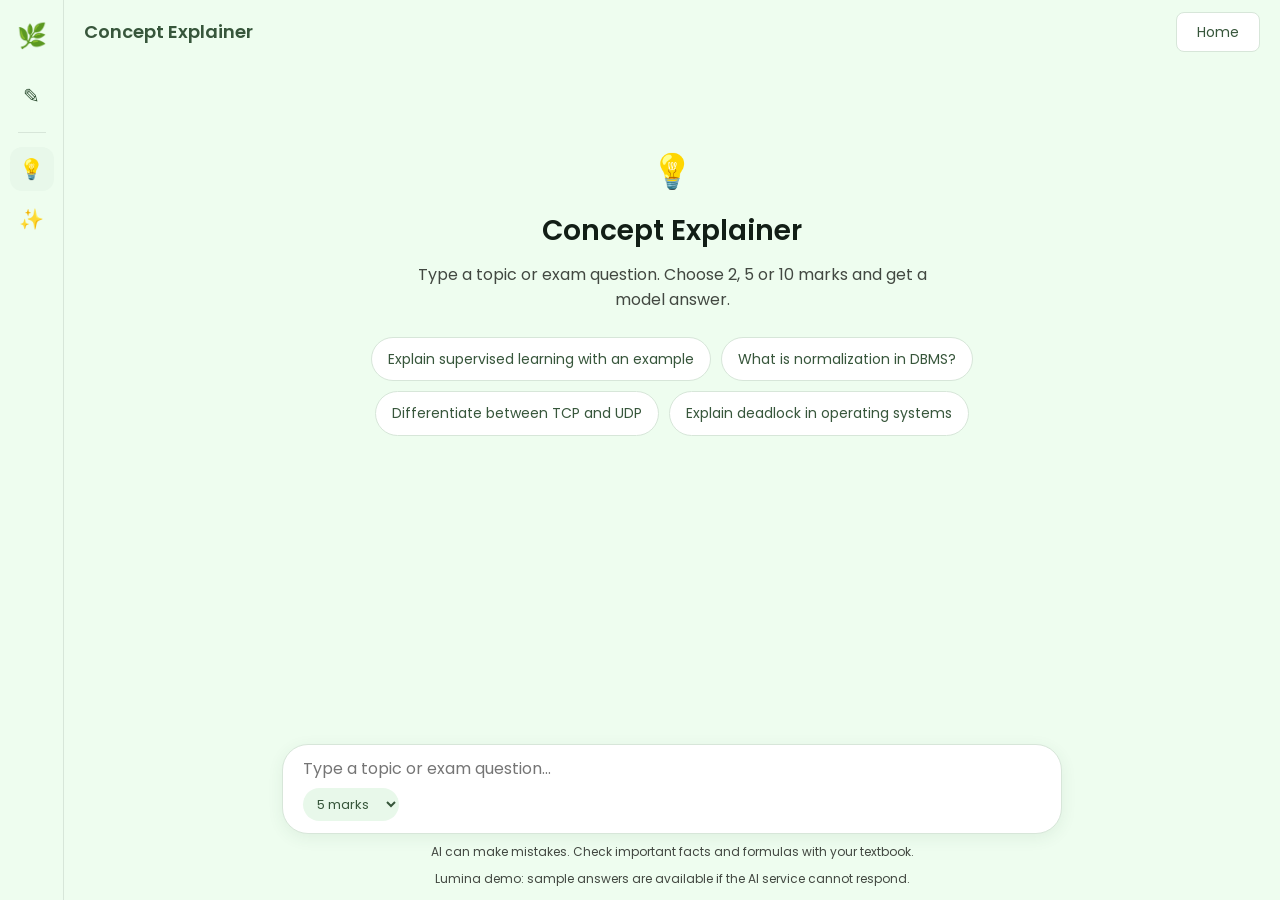
==== commit b22a864a: "Update ai-study-assistant.html" ====
--- a/ai-study-assistant.html
+++ b/ai-study-assistant.html
@@ -1,1197 +1,329 @@
+
 <!DOCTYPE html>
 <html lang="en">
 <head>
-  <meta charset="UTF-8">
-  <meta name="viewport" content="width=device-width, initial-scale=1.0">
-  <meta name="theme-color" content="#eefdef">
-  <title>Lumina AI Coach - AI Study Assistant</title>
-
-  <link rel="stylesheet" href="./dashboard.css">
-
-  <style>
-    /* ===== ChatGPT-style layout with the Lumina green theme ===== */
-    :root {
-      --c-bg: var(--page-bg, #eefdef);
-      --c-text: var(--text-main, #1f2d23);
-      --c-muted: var(--text-muted, #5f7466);
-      --c-accent: var(--accent, #4b7a52);
-      --c-dark: var(--dark-green, #2f5535);
-      --c-soft: var(--soft-green, #dff3e1);
-      --c-border: var(--border-green, #cfe5d2);
-      --c-white: var(--white, #ffffff);
-      --col: 780px;
-      --font: ui-sans-serif, -apple-system, "Segoe UI", system-ui, "Helvetica Neue", Arial, sans-serif;
-    }
-
-    * { box-sizing: border-box; }
-
-    html, body {
-      height: 100%;
-      margin: 0;
-      padding: 0;
-    }
-
-    body {
-      display: flex;
-      flex-direction: row;
-      height: 100vh;
-      height: 100dvh;
-      overflow: hidden;
-      background: var(--c-bg);
-      color: var(--c-text);
-      font-family: var(--font);
-      -webkit-font-smoothing: antialiased;
-    }
-
-    button, input, textarea, select { font-family: inherit; }
-
-    /* ---------- Left icon bar ---------- */
-    .sidebar {
-      display: flex;
-      flex: 0 0 auto;
-      flex-direction: column;
-      align-items: center;
-      gap: 6px;
-      width: 64px;
-      padding: 14px 0;
-      background: var(--c-bg);
-      border-right: 1px solid var(--c-border);
-    }
-
-    .side-logo {
-      display: grid;
-      place-items: center;
-      width: 44px;
-      height: 44px;
-      margin-bottom: 10px;
-      border-radius: 12px;
-      font-size: 24px;
-      text-decoration: none;
-    }
-
-    .side-logo:hover { background: var(--c-soft); }
-
-    .side-btn {
-      position: relative;
-      display: grid;
-      place-items: center;
-      width: 44px;
-      height: 44px;
-      color: var(--c-dark);
-      background: transparent;
-      border: 0;
-      border-radius: 12px;
-      font-size: 20px;
-      cursor: pointer;
-      transition: background 0.15s ease;
-    }
-
-    .side-btn:hover { background: var(--c-soft); }
-
-    .side-btn[aria-selected="true"] {
-      background: var(--c-soft);
-      box-shadow: inset 0 0 0 1px var(--c-border);
-    }
-
-    /* Hover name */
-    .side-btn::after {
-      content: attr(data-label);
-      position: absolute;
-      left: 54px;
-      padding: 6px 10px;
-      color: var(--c-white);
-      background: var(--c-dark);
-      border-radius: 8px;
-      font-size: 12px;
-      white-space: nowrap;
-      opacity: 0;
-      pointer-events: none;
-      transition: opacity 0.15s ease;
-      z-index: 20;
-    }
-
-    .side-btn:hover::after { opacity: 1; }
-
-    .side-divider {
-      width: 28px;
-      height: 1px;
-      margin: 8px 0;
-      background: var(--c-border);
-    }
-
-    /* ---------- Main area ---------- */
-    .main {
-      display: flex;
-      flex: 1 1 auto;
-      flex-direction: column;
-      min-width: 0;
-      min-height: 0;
-    }
-
-    .top-header {
-      display: flex;
-      flex: 0 0 auto;
-      align-items: center;
-      justify-content: space-between;
-      gap: 12px;
-      padding: 12px 20px;
-    }
-
-    .mode-title {
-      color: var(--c-dark);
-      font-size: 18px;
-      font-weight: 600;
-    }
-
-    .home-btn {
-      display: inline-block;
-      padding: 8px 20px;
-      color: var(--c-dark);
-      background: var(--c-white);
-      border: 1px solid var(--c-border);
-      border-radius: 8px;
-      font-size: 14px;
-      font-weight: 500;
-      text-decoration: none;
-      transition: background 0.15s ease;
-    }
-
-    .home-btn:hover { background: var(--c-soft); }
-
-    /* ---------- Chat area (uses the full height) ---------- */
-    .chat-scroll {
-      flex: 1 1 auto;
-      min-height: 0;
-      padding: 8px 20px 24px;
-      overflow-y: auto;
-      scroll-behavior: smooth;
-    }
-
-    .chat-thread[hidden] { display: none; }
-
-    .chat-thread {
-      display: flex;
-      flex-direction: column;
-      gap: 30px;
-      width: 100%;
-      max-width: var(--col);
-      margin: 0 auto;
-    }
-
-    /* Welcome screen */
-    .welcome-box {
-      padding: 8vh 10px 10px;
-      text-align: center;
-    }
-
-    .chat-thread.has-messages .welcome-box { display: none; }
-
-    .welcome-icon {
-      margin-bottom: 10px;
-      font-size: 34px;
-    }
-
-    .welcome-box h1 {
-      margin: 0 0 8px;
-      color: var(--c-text);
-      font-size: clamp(22px, 3vw, 28px);
-      font-weight: 600;
-    }
-
-    .welcome-box p {
-      max-width: 520px;
-      margin: 0 auto;
-      color: var(--c-muted);
-      font-size: 16px;
-      line-height: 1.6;
-    }
-
-    .starter-list {
-      display: flex;
-      flex-wrap: wrap;
-      justify-content: center;
-      gap: 10px;
-      margin-top: 24px;
-    }
-
-    .starter-btn {
-      padding: 10px 16px;
-      color: var(--c-dark);
-      background: var(--c-white);
-      border: 1px solid var(--c-border);
-      border-radius: 999px;
-      font-size: 14px;
-      cursor: pointer;
-      transition: background 0.2s ease;
-    }
-
-    .starter-btn:hover { background: var(--c-soft); }
-
-    /* Messages */
-    .msg { display: flex; max-width: 100%; }
-    .msg.user { justify-content: flex-end; }
-
-    .user-bubble {
-      max-width: 80%;
-      padding: 10px 18px;
-      color: var(--c-text);
-      background: var(--c-soft);
-      border-radius: 22px;
-      font-size: 16px;
-      line-height: 1.6;
-      white-space: pre-wrap;
-      overflow-wrap: anywhere;
-    }
-
-    .avatar-ai, .ai-label { display: none; }
-
-    .ai-body {
-      flex: 1 1 auto;
-      min-width: 0;
-      max-width: 100%;
-    }
-
-    /* AI answer: plain text on the page, no box */
-    .ai-card {
-      color: var(--c-text);
-      font-size: 16px;
-      line-height: 1.8;
-      overflow-wrap: anywhere;
-    }
-
-    .a-heading {
-      margin-top: 24px;
-      color: var(--c-dark);
-      font-size: 18px;
-      font-weight: 600;
-    }
-
-    .a-heading:first-child { margin-top: 0; }
-
-    .a-para { margin-top: 8px; }
-
-    .a-item {
-      display: flex;
-      gap: 12px;
-      margin-top: 10px;
-    }
-
-    .a-marker {
-      flex: 0 0 auto;
-      min-width: 24px;
-      color: var(--c-accent);
-      font-weight: 600;
-    }
-
-    /* Action buttons under an answer */
-    .ai-actions {
-      display: flex;
-      flex-wrap: wrap;
-      gap: 6px;
-      margin-top: 14px;
-    }
-
-    .action-btn {
-      padding: 6px 12px;
-      color: var(--c-muted);
-      background: transparent;
-      border: 0;
-      border-radius: 8px;
-      font-size: 13px;
-      font-weight: 500;
-      cursor: pointer;
-    }
-
-    .action-btn:hover {
-      color: var(--c-dark);
-      background: var(--c-soft);
-    }
-
-    .save-form {
-      display: flex;
-      flex-wrap: wrap;
-      align-items: center;
-      gap: 8px;
-      margin-top: 10px;
-      padding: 12px;
-      background: var(--c-white);
-      border: 1px solid var(--c-border);
-      border-radius: 14px;
-    }
-
-    .save-form[hidden] { display: none; }
-
-    .save-form input {
-      flex: 1 1 200px;
-      min-width: 0;
-      padding: 9px 12px;
-      color: var(--c-text);
-      background: var(--c-white);
-      border: 1px solid var(--c-border);
-      border-radius: 8px;
-      font-size: 14px;
-    }
-
-    .save-form input:focus {
-      outline: 2px solid var(--c-accent);
-      outline-offset: 1px;
-    }
-
-    .save-btn {
-      padding: 9px 18px;
-      color: var(--c-white);
-      background: var(--c-accent);
-      border: 0;
-      border-radius: 8px;
-      font-size: 14px;
-      font-weight: 500;
-      cursor: pointer;
-    }
-
-    .save-btn:hover { background: var(--c-dark); }
-
-    .save-note {
-      flex-basis: 100%;
-      color: var(--c-accent);
-      font-size: 13px;
-      font-weight: 500;
-    }
-
-    .save-note.error { color: #b42318; }
-
-    /* Typing dots */
-    .typing {
-      display: inline-flex;
-      gap: 5px;
-      padding: 8px 0;
-    }
-
-    .typing span {
-      width: 8px;
-      height: 8px;
-      background: var(--c-accent);
-      border-radius: 50%;
-      opacity: 0.35;
-      animation: blink 1.2s infinite ease-in-out;
-    }
-
-    .typing span:nth-child(2) { animation-delay: 0.2s; }
-    .typing span:nth-child(3) { animation-delay: 0.4s; }
-
-    @keyframes blink {
-      0%, 80%, 100% { opacity: 0.3; }
-      40% { opacity: 1; }
-    }
-
-    /* Error message */
-    .error-card {
-      color: #b42318;
-      font-size: 15px;
-      line-height: 1.6;
-    }
-
-    .error-card .action-btn {
-      margin-top: 10px;
-      border: 1px solid var(--c-border);
-    }
-
-    /* ---------- Message bar ---------- */
-    .composer-wrap {
-      flex: 0 0 auto;
-      padding: 8px 20px 12px;
-      background: linear-gradient(to top, var(--c-bg) 80%, rgba(238, 253, 239, 0));
-    }
-
-    .composer {
-      width: 100%;
-      max-width: var(--col);
-      margin: 0 auto;
-      padding: 12px 14px 10px 20px;
-      background: var(--c-white);
-      border: 1px solid var(--c-border);
-      border-radius: 26px;
-      box-shadow: 0 4px 16px rgba(55, 86, 59, 0.08);
-    }
-
-    .composer:focus-within { border-color: var(--c-accent); }
-
-    .composer textarea {
-      display: block;
-      width: 100%;
-      max-height: 200px;
-      color: var(--c-text);
-      background: transparent;
-      border: 0;
-      outline: none;
-      resize: none;
-      overflow-y: auto;
-      font-size: 16px;
-      line-height: 1.5;
-    }
-
-    .composer textarea::placeholder { color: #8d9c91; }
-
-    .composer-bar {
-      display: flex;
-      align-items: center;
-      justify-content: space-between;
-      margin-top: 6px;
-    }
-
-    .composer-bar select {
-      padding: 6px 10px;
-      color: var(--c-dark);
-      background: var(--c-soft);
-      border: 0;
-      border-radius: 999px;
-      outline: none;
-      font-size: 13px;
-      font-weight: 500;
-      cursor: pointer;
-    }
-
-    .composer-bar select[hidden] { display: none; }
-
-    .send-btn {
-      display: grid;
-      place-items: center;
-      width: 36px;
-      height: 36px;
-      margin-left: auto;
-      color: var(--c-white);
-      background: var(--c-accent);
-      border: 0;
-      border-radius: 50%;
-      cursor: pointer;
-      transition: background 0.2s ease;
-    }
-
-    .send-btn:hover:not(:disabled) { background: var(--c-dark); }
-
-    .send-btn:disabled {
-      opacity: 0.5;
-      cursor: not-allowed;
-    }
-
-    .disclaimer {
-      margin: 8px 0 0;
-      color: var(--c-muted);
-      font-size: 12px;
-      text-align: center;
-    }
-
-    /* ---------- Mobile ---------- */
-    @media (max-width: 600px) {
-      .sidebar { width: 52px; padding: 10px 0; }
-      .side-logo, .side-btn { width: 38px; height: 38px; font-size: 18px; }
-      .side-btn::after { display: none; }
-      .top-header { padding: 10px 12px; }
-      .mode-title { font-size: 15px; }
-      .home-btn { padding: 7px 14px; font-size: 13px; }
-      .chat-scroll { padding: 8px 12px 16px; }
-      .composer-wrap { padding: 8px 10px 10px; }
-      .user-bubble { max-width: 90%; }
-    }
-
-    @media (prefers-reduced-motion: reduce) {
-      .typing span { animation: none; opacity: 0.7; }
-      .chat-scroll { scroll-behavior: auto; }
-    }
-  </style>
+<meta charset="UTF-8">
+<meta name="viewport" content="width=device-width, initial-scale=1.0">
+<meta name="theme-color" content="#eefdef">
+<title>Lumina AI Coach - AI Study Assistant</title>
+<link rel="stylesheet" href="./dashboard.css">
+<style>
+:root{--bg:var(--page-bg,#eefdef);--text:var(--text-main,#1f2d23);--muted:var(--text-muted,#5f7466);--accent:var(--accent,#4b7a52);--dark:var(--dark-green,#2f5535);--soft:var(--soft-green,#dff3e1);--border:var(--border-green,#cfe5d2);--white:#fff;--width:780px}
+*{box-sizing:border-box}
+html,body{height:100%;margin:0}
+body{display:flex;overflow:hidden;background:var(--bg);color:var(--text);font-family:system-ui,-apple-system,"Segoe UI",sans-serif}
+button,input,textarea,select{font:inherit}
+.sidebar{display:flex;flex-direction:column;align-items:center;gap:6px;width:64px;flex-shrink:0;padding:14px 0;border-right:1px solid var(--border)}
+.side-logo,.side-btn{display:grid;place-items:center;width:44px;height:44px;border:0;border-radius:12px;text-decoration:none;color:var(--dark);background:transparent;cursor:pointer}
+.side-logo{font-size:24px;margin-bottom:10px}
+.side-btn{position:relative;font-size:20px}
+.side-btn:hover,.side-logo:hover,.side-btn[aria-selected=true]{background:var(--soft)}
+.side-btn::after{content:attr(data-label);position:absolute;left:50px;z-index:10;padding:6px 10px;border-radius:7px;background:var(--dark);color:white;font-size:12px;white-space:nowrap;opacity:0;pointer-events:none}
+.side-btn:hover::after{opacity:1}
+.side-divider{width:28px;height:1px;margin:8px;background:var(--border)}
+.main{display:flex;flex:1;flex-direction:column;min-width:0;min-height:0}
+.top-header{display:flex;justify-content:space-between;align-items:center;padding:12px 20px;gap:12px}
+.mode-title{font-weight:600;color:var(--dark);font-size:18px}
+.home-btn{padding:8px 20px;border:1px solid var(--border);border-radius:8px;background:white;color:var(--dark);text-decoration:none;font-size:14px}
+.chat-scroll{flex:1;min-height:0;overflow-y:auto;padding:8px 20px 24px;scroll-behavior:smooth}
+.chat-thread{display:flex;flex-direction:column;gap:24px;width:100%;max-width:var(--width);margin:auto}
+.chat-thread[hidden]{display:none}
+.welcome-box{padding:8vh 10px 10px;text-align:center}
+.chat-thread.has-messages .welcome-box{display:none}
+.welcome-icon{font-size:34px;margin-bottom:10px}
+.welcome-box h1{margin:0 0 8px;font-size:clamp(22px,3vw,28px);font-weight:600}
+.welcome-box p{max-width:520px;margin:auto;color:var(--muted);font-size:16px;line-height:1.6}
+.starter-list{display:flex;flex-wrap:wrap;justify-content:center;gap:10px;margin-top:24px}
+.starter-btn{padding:10px 16px;border:1px solid var(--border);border-radius:999px;background:white;color:var(--dark);font-size:14px;cursor:pointer}
+.starter-btn:hover{background:var(--soft)}
+.msg{display:flex;max-width:100%}
+.msg.user{justify-content:flex-end}
+.user-bubble{max-width:85%;padding:10px 18px;background:var(--soft);border-radius:22px;white-space:pre-wrap;overflow-wrap:anywhere;line-height:1.6}
+.ai-body{flex:1;min-width:0}
+.ai-label{display:none}
+.ai-card{font-size:16px;line-height:1.8;overflow-wrap:anywhere}
+.a-heading{margin-top:20px;color:var(--dark);font-size:18px;font-weight:600}
+.a-heading:first-child{margin-top:0}
+.a-para{margin-top:8px}
+.a-item{display:flex;gap:12px;margin-top:10px}
+.a-marker{flex-shrink:0;min-width:24px;color:var(--accent);font-weight:600}
+.ai-actions{display:flex;flex-wrap:wrap;gap:6px;margin-top:14px}
+.action-btn{padding:6px 12px;border:0;border-radius:8px;background:transparent;color:var(--muted);font-size:13px;cursor:pointer}
+.action-btn:hover{background:var(--soft);color:var(--dark)}
+.save-form{display:flex;flex-wrap:wrap;gap:8px;margin-top:10px;padding:12px;border:1px solid var(--border);border-radius:14px;background:white}
+.save-form[hidden]{display:none}
+.save-form input{flex:1 1 180px;min-width:0;padding:9px 12px;border:1px solid var(--border);border-radius:8px;color:var(--text);background:white}
+.save-btn{padding:9px 18px;border:0;border-radius:8px;background:var(--accent);color:white;cursor:pointer}
+.save-note{flex-basis:100%;font-size:13px;color:var(--accent)}
+.save-note.error,.error-card{color:#b42318}
+.typing{display:flex;gap:5px;padding:8px 0}
+.typing span{width:8px;height:8px;background:var(--accent);border-radius:50%;animation:blink 1.2s infinite}
+.typing span:nth-child(2){animation-delay:.2s}
+.typing span:nth-child(3){animation-delay:.4s}
+@keyframes blink{0%,80%,100%{opacity:.3}40%{opacity:1}}
+.error-card{font-size:15px;line-height:1.6}
+.composer-wrap{flex-shrink:0;padding:8px 20px 12px;background:linear-gradient(to top,var(--bg) 80%,transparent)}
+.composer{max-width:var(--width);width:100%;margin:auto;padding:12px 14px 10px 20px;border:1px solid var(--border);border-radius:26px;background:white;box-shadow:0 4px 16px #37563b14}
+.composer:focus-within{border-color:var(--accent)}
+.composer textarea{display:block;width:100%;max-height:200px;resize:none;overflow-y:auto;border:0;outline:0;background:transparent;color:var(--text);font-size:16px;line-height:1.5}
+.composer-bar{display:flex;align-items:center;justify-content:space-between;margin-top:6px}
+.composer-bar select{padding:6px 10px;border:0;border-radius:999px;background:var(--soft);color:var(--dark);font-size:13px}
+.send-btn{display:grid;place-items:center;width:36px;height:36px;border:0;border-radius:50%;background:var(--accent);color:white;cursor:pointer}
+.send-btn:disabled{opacity:.5}
+.disclaimer,.demo-notice{margin:8px 0 0;color:var(--muted);font-size:12px;text-align:center}
+@media(max-width:600px){.sidebar{width:52px;padding:10px 0}.side-logo,.side-btn{width:38px;height:38px}.side-btn::after{display:none}.top-header{padding:10px 12px}.mode-title{font-size:15px}.home-btn{padding:7px 14px}.chat-scroll{padding:8px 12px 16px}.composer-wrap{padding:8px 10px 10px}}
+@media(prefers-reduced-motion:reduce){.typing span{animation:none}.chat-scroll{scroll-behavior:auto}}
+</style>
 </head>
 <body>
-
-  <!-- Left icon bar -->
-  <aside class="sidebar" aria-label="Tools">
-    <a href="dashboard.html" class="side-logo" title="Lumina AI" aria-label="Lumina AI home">🌿</a>
-
-    <button class="side-btn" id="newChatBtn" type="button"
-            data-label="New chat" aria-label="New chat">
-      <svg width="20" height="20" viewBox="0 0 24 24" fill="none"
-           stroke="currentColor" stroke-width="2"
-           stroke-linecap="round" stroke-linejoin="round" aria-hidden="true">
-        <path d="M12 20h9"></path>
-        <path d="M16.5 3.5a2.12 2.12 0 0 1 3 3L7 19l-4 1 1-4Z"></path>
-      </svg>
-    </button>
-
-    <div class="side-divider"></div>
-
-    <button class="side-btn" id="tab-explain" role="tab" type="button"
-            data-label="Concept Explainer" aria-label="Concept Explainer"
-            aria-selected="true">💡</button>
-
-    <button class="side-btn" id="tab-summarize" role="tab" type="button"
-            data-label="Notes Summarizer" aria-label="Notes Summarizer"
-            aria-selected="false">✨</button>
-  </aside>
-
-  <!-- Main area -->
-  <div class="main">
-
-    <div class="top-header">
-      <div class="mode-title" id="modeTitle">Concept Explainer</div>
-      <a href="dashboard.html" class="home-btn">Home</a>
-    </div>
-
-    <div class="chat-scroll" id="chatScroll">
-
-      <div class="chat-thread" id="thread-explain" role="log" aria-live="polite">
-        <div class="welcome-box">
-          <div class="welcome-icon">💡</div>
-          <h1>Concept Explainer</h1>
-          <p>Type any topic or exam question. Choose 2, 5 or 10 marks and get a proper model answer.</p>
-          <div class="starter-list">
-            <button class="starter-btn" type="button">Explain supervised learning with an example</button>
-            <button class="starter-btn" type="button">What is normalization in DBMS?</button>
-            <button class="starter-btn" type="button">Differentiate between TCP and UDP</button>
-            <button class="starter-btn" type="button">Explain deadlock in operating systems</button>
-          </div>
-        </div>
-      </div>
-
-      <div class="chat-thread" id="thread-summarize" role="log" aria-live="polite" hidden>
-        <div class="welcome-box">
-          <div class="welcome-icon">✨</div>
-          <h1>Notes Summarizer</h1>
-          <p>Paste your textbook text or lecture notes below. You will get short revision notes with key terms, formulas and likely exam questions.</p>
-        </div>
-      </div>
-
-    </div>
-
-    <!-- Message bar -->
-    <div class="composer-wrap">
-      <form class="composer" id="composer">
-        <textarea id="promptInput" rows="1" maxlength="500"
-                  aria-label="Message"
-                  placeholder="Type a topic or exam question..."></textarea>
-
-        <div class="composer-bar">
-          <select id="marksSelect" aria-label="Answer type">
-            <option value="2">2 marks</option>
-            <option value="5" selected>5 marks</option>
-            <option value="10">10 marks</option>
-          </select>
-
-          <button class="send-btn" id="sendBtn" type="submit" aria-label="Send">
-            <svg width="20" height="20" viewBox="0 0 24 24" fill="none"
-                 stroke="currentColor" stroke-width="2.2"
-                 stroke-linecap="round" stroke-linejoin="round" aria-hidden="true">
-              <path d="M12 19V5"></path>
-              <path d="M5 12l7-7 7 7"></path>
-            </svg>
-          </button>
-        </div>
-      </form>
-
-      <p class="disclaimer">AI can make mistakes. Check important facts and formulas with your textbook.</p>
-    </div>
-
-  </div>
-
-  <datalist id="subjectOptions"></datalist>
-
-  <script>
-  "use strict";
-
-  /* =========================================================
-     PROMPTS  (sent to your existing /api/chat)
-     ========================================================= */
-
-  const FORMAT_RULES = `
-Formatting rules:
-- Write in plain text only. Do NOT use the symbols * # _ or backticks.
-- Write each section heading on its own line, followed by a colon.
-- For lists, use numbers (1. 2. 3.) or the bullet symbol •
-- Leave one empty line between sections.
-- Use correct technical terms. Be accurate. Do not invent facts.
-- Do not add any greeting, emoji or closing remark.`;
-
-  function buildExplainPrompt(topic, marks) {
-    const intro =
-      `You are an experienced university professor writing a model answer for a college exam.
-Question or topic: "${topic}"
-`;
-
-    if (marks === "2") {
-      return intro + `
-This is a 2-mark answer. Write about 60 to 80 words using exactly this structure:
-
-Definition:
-A clear, precise definition in 2 to 3 sentences.
-
-Key Points:
-Give 2 to 3 short numbered points that a student must mention.
-${FORMAT_RULES}`;
-    }
-
-    if (marks === "10") {
-      return intro + `
-This is a 10-mark answer. Write about 450 to 550 words using exactly this structure:
-
-Introduction:
-2 to 3 sentences that introduce the topic and why it matters.
-
-Definition:
-A precise textbook-style definition.
-
-Detailed Explanation:
-Explain the concept step by step under 4 to 6 numbered sub-headings, each with 2 to 3 sentences. Include how it works, important terms, formulas or algorithms where relevant.
-
-Types or Components:
-List and briefly describe the main types, parts or stages (skip only if not applicable).
-
-Advantages and Limitations:
-Give 3 advantages and 2 to 3 limitations as numbered points.
-
-Applications:
-Give 3 to 4 real-world applications.
-
-Example:
-One clear, worked example.
-
-Conclusion:
-2 to 3 sentences that sum up the answer.
-${FORMAT_RULES}`;
-    }
-
-    return intro + `
-This is a 5-mark answer. Write about 200 to 250 words using exactly this structure:
-
-Definition:
-A clear, precise definition in 2 to 3 sentences.
-
-Explanation:
-Explain the concept in 4 to 6 numbered points, each 1 to 2 sentences. Include important terms and how it works.
-
-Example:
-One clear, simple example.
-
-Conclusion:
-1 to 2 sentences that sum up the answer.
-${FORMAT_RULES}`;
+<aside class="sidebar" aria-label="Tools">
+<a href="dashboard.html" class="side-logo" title="Lumina AI" aria-label="Lumina AI home">🌿</a>
+<button class="side-btn" id="newChatBtn" type="button" data-label="New chat" aria-label="New chat">✎</button>
+<div class="side-divider"></div>
+<button class="side-btn" id="tab-explain" role="tab" type="button" data-label="Concept Explainer" aria-selected="true">💡</button>
+<button class="side-btn" id="tab-summarize" role="tab" type="button" data-label="Notes Summarizer" aria-selected="false">✨</button>
+</aside>
+<div class="main">
+<header class="top-header"><div class="mode-title" id="modeTitle">Concept Explainer</div><a href="dashboard.html" class="home-btn">Home</a></header>
+<div class="chat-scroll" id="chatScroll">
+<div class="chat-thread" id="thread-explain" role="log" aria-live="polite">
+<div class="welcome-box">
+<div class="welcome-icon">💡</div><h1>Concept Explainer</h1>
+<p>Type a topic or exam question. Choose 2, 5 or 10 marks and get a model answer.</p>
+<div class="starter-list">
+<button class="starter-btn">Explain supervised learning with an example</button>
+<button class="starter-btn">What is normalization in DBMS?</button>
+<button class="starter-btn">Differentiate between TCP and UDP</button>
+<button class="starter-btn">Explain deadlock in operating systems</button>
+</div></div></div>
+<div class="chat-thread" id="thread-summarize" role="log" aria-live="polite" hidden>
+<div class="welcome-box"><div class="welcome-icon">✨</div><h1>Notes Summarizer</h1><p>Paste textbook text or lecture notes to get revision notes, key terms and exam questions.</p></div>
+</div></div>
+<div class="composer-wrap">
+<form class="composer" id="composer">
+<textarea id="promptInput" rows="1" maxlength="20000" aria-label="Message" placeholder="Type a topic or exam question..."></textarea>
+<div class="composer-bar">
+<select id="marksSelect" aria-label="Answer type"><option value="2">2 marks</option><option value="5" selected>5 marks</option><option value="10">10 marks</option></select>
+<button class="send-btn" id="sendBtn" type="submit" aria-label="Send">↑</button>
+</div></form>
+<p class="disclaimer">AI can make mistakes. Check important facts and formulas with your textbook.</p>
+<p class="demo-notice">Lumina demo: sample answers are available if the AI service cannot respond.</p>
+</div></div>
+<datalist id="subjectOptions"></datalist>
+<script>
+"use strict";
+
+const $ = id => document.getElementById(id);
+const NOTES_KEY = "luminaNotes";
+const CACHE_KEY = "luminaAnswerCache";
+const CACHE_LIMIT = 30;
+const REQUEST_TIMEOUT_MS = 120000;
+
+const modes = {
+  explain:{tab:$("tab-explain"),thread:$("thread-explain"),placeholder:"Type a topic or exam question...",maxLength:500,label:"Concept Explainer",source:"ai-chat"},
+  summarize:{tab:$("tab-summarize"),thread:$("thread-summarize"),placeholder:"Paste your study material here...",maxLength:20000,label:"Notes Summarizer",source:"ai-summary"}
+};
+
+const input=$("promptInput");
+const sendBtn=$("sendBtn");
+const marksSelect=$("marksSelect");
+const chatScroll=$("chatScroll");
+let currentMode="explain";
+let busy=false;
+const drafts={explain:"",summarize:""};
+
+function cleanAnswer(text){
+ return String(text).replace(/\*\*/g,"").replace(/^#{1,6}\s*/gm,"").replace(/^\s*[\*-]\s+/gm,"• ").replace(/[*_`]/g,"").trim();
+}
+
+function buildExplainPrompt(topic,marks){
+ const base=`You are an experienced university professor writing a model answer for a college exam.\nQuestion or topic: "${topic}"\n`;
+ const rules=`\nFormatting rules:\n- Use plain text without markdown symbols.\n- Put each heading on its own line ending with a colon.\n- Use numbered points for lists.\n- Use correct technical terms and accurate explanations.`;
+ if(marks==="2")return base+`\nWrite a 2-mark answer of about 60–80 words.\nDefinition:\nGive a precise definition.\nKey Points:\nGive 2–3 important points.`+rules;
+ if(marks==="10")return base+`\nWrite a 10-mark answer of about 450–550 words.\nIntroduction:\nDefinition:\nDetailed Explanation:\nExplain in 4–6 numbered subheadings.\nTypes or Components:\nAdvantages and Limitations:\nApplications:\nExample:\nConclusion:`+rules;
+ return base+`\nWrite a 5-mark answer of about 200–250 words.\nDefinition:\nExplanation:\nGive 4–6 numbered points.\nExample:\nConclusion:`+rules;
+}
+
+function buildSummarizePrompt(material){
+ return `You are a university professor creating exam revision notes from the supplied material. Use this structure:\nTopic:\nKey Definitions:\nMain Points:\nFormulas and Important Facts:\nQuick Revision:\nImportant Exam Questions:\nKeep notes shorter than the original. Preserve facts and formulas from the material and do not invent source details.\n\nStudy material:\n${material}`;
+}
+
+/* Demo answers are used only when the real API cannot answer. */
+function makeDemoAnswer(topic,marks){
+ const t=topic.toLowerCase();
+ let definition="This is an important computer science concept used to understand and solve computing problems.";
+ let points=["Understand the purpose and basic principles of the concept.","Follow the appropriate steps or techniques to apply it.","Check the result and consider its practical use."];
+ let example="A student can apply this concept while solving a practical computer science problem.";
+
+ if(t.includes("supervised learning")){
+  definition="Supervised learning is a machine learning method in which a model learns from labelled examples containing inputs and their correct outputs.";
+  points=["Collect labelled training data.","Train the model to learn the relationship between inputs and outputs.","Evaluate the model using unseen data.","Use the trained model to predict outputs for new inputs."];
+  example="An email classifier learns from emails labelled as spam or not spam and then classifies new emails.";
+ }else if(t.includes("normalization")&&t.includes("dbms")){
+  definition="Normalization is the process of organizing database tables to reduce data redundancy and prevent data anomalies.";
+  points=["First Normal Form (1NF) requires atomic values in fields.","Second Normal Form (2NF) removes partial dependency on a composite key.","Third Normal Form (3NF) removes transitive dependency.","Normalization improves consistency and database maintenance."];
+  example="Store department details in a separate table and link them to students using a department ID instead of repeating the details in every student record.";
+ }else if(t.includes("tcp")&&t.includes("udp")){
+  definition="TCP and UDP are transport-layer protocols used to transfer data across networks.";
+  points=["TCP establishes a connection before data transmission.","TCP provides reliable and ordered delivery.","UDP sends data without establishing a connection.","UDP has lower overhead but does not guarantee delivery or order."];
+  example="TCP is used for reliable web communication, while UDP is useful for applications such as live streaming and online gaming.";
+ }else if(t.includes("deadlock")){
+  definition="A deadlock is a condition in which two or more processes wait indefinitely for resources held by one another.";
+  points=["Mutual exclusion means a resource can be used by one process at a time.","Hold and wait means a process holds one resource while waiting for another.","No preemption means resources cannot be forcibly taken away.","Circular wait occurs when processes form a cycle of waiting."];
+  example="Process P1 holds R1 and waits for R2, while P2 holds R2 and waits for R1. Neither can continue.";
+ }else if(t.includes("artificial intelligence")||t==="what is ai"){
+  definition="Artificial Intelligence (AI) is a branch of computer science that develops systems capable of tasks such as learning, reasoning and problem-solving.";
+  points=["Machine learning enables systems to learn from data.","Natural language processing helps systems work with human language.","Computer vision enables systems to analyse images and videos.","AI is used in education, healthcare and automation."];
+  example="An AI study assistant can explain concepts, summarize notes and generate practice questions.";
+ }else if(t.includes("process synchronization")||t.includes("synchronization")){
+  definition="Process synchronization coordinates concurrent processes that share data or resources so that their operations occur safely.";
+  points=["It helps prevent race conditions.","A critical section is the part of a program that accesses shared resources.","Mutual exclusion allows only one process at a time in the critical section.","Semaphores and mutex locks are common synchronization tools."];
+  example="A mutex lock can ensure that only one process updates a shared bank balance at a time.";
+ }
+
+ if(marks==="2")return "Definition:\n"+definition+"\n\nKey Points:\n1. "+points[0]+"\n2. "+points[1];
+ if(marks==="10")return "Introduction:\n"+topic+" is an important topic in computer science.\n\nDefinition:\n"+definition+"\n\nDetailed Explanation:\n"+points.map((p,i)=>(i+1)+". "+p).join("\n")+"\n\nTypes or Components:\nThe components depend on the problem and the way the concept is applied.\n\nAdvantages and Limitations:\n1. It provides a systematic way to solve relevant problems.\n2. It supports practical computing applications.\n3. The result depends on correct implementation and suitable inputs.\n\nApplications:\n1. Education and learning.\n2. Computer-based problem-solving.\n3. Information processing.\n\nExample:\n"+example+"\n\nConclusion:\nUnderstanding "+topic+" helps connect the basic concept with its practical applications.";
+ return "Definition:\n"+definition+"\n\nExplanation:\n"+points.map((p,i)=>(i+1)+". "+p).join("\n")+"\n\nExample:\n"+example+"\n\nConclusion:\nUnderstanding "+topic+" helps students learn its principles and practical applications.\n\nDemo notice:\nThis is a sample fallback answer. Connect the AI service for a genuine AI-generated answer.";
+}
+
+function makeDemoSummary(material){
+ const lines=material.split(/\n+/).map(s=>s.trim()).filter(Boolean);
+ const excerpts=lines.slice(0,6);
+ return "Topic:\nStudy Material — Demo Revision Summary\n\nKey Definitions:\n• Identify each important term and its meaning from the supplied material.\n\nMain Points:\n"+(excerpts.length?excerpts.map((s,i)=>(i+1)+". "+s).join("\n"):"1. Identify the main ideas in the material.")+"\n\nFormulas and Important Facts:\nCheck the original material for exact formulas, figures and facts.\n\nQuick Revision:\n1. Review key terms.\n2. Memorise important steps and facts.\n3. Practise explaining the main ideas in your own words.\n\nImportant Exam Questions:\n1. Define the main concept in the material.\n2. Explain its important points.\n3. Give an example based on the material.\n\nDemo notice:\nThis is a sample summary of the supplied text, not a full AI-generated summary.";
+}
+
+async function askAI(mode,text,marks,onUpdate){
+ const prompt=mode==="explain"?buildExplainPrompt(text,marks):buildSummarizePrompt(text);
+ const controller=new AbortController();
+ const timer=setTimeout(()=>controller.abort(),REQUEST_TIMEOUT_MS);
+ try{
+  const response=await fetch("/api/chat",{method:"POST",headers:{"Content-Type":"application/json"},body:JSON.stringify({message:prompt,stream:true}),signal:controller.signal});
+  if(!response.ok)throw new Error("AI service returned an error.");
+  const type=response.headers.get("content-type")||"";
+  if(!type.includes("application/json")&&response.body&&response.body.getReader){
+   const reader=response.body.getReader();const decoder=new TextDecoder();let full="";
+   while(true){const {done,value}=await reader.read();if(done)break;full+=decoder.decode(value,{stream:true});if(onUpdate)onUpdate(cleanAnswer(full));}
+   full+=decoder.decode();const result=cleanAnswer(full);
+   if(!result)throw new Error("The AI service returned an empty answer.");
+   return result;
   }
-
-  function buildSummarizePrompt(material) {
-    return `You are an experienced university professor preparing exam revision notes for a college student.
-Convert the study material below into clear, well-organized revision notes.
-
-Use exactly this structure:
-
-Topic:
-One line naming the topic.
-
-Key Definitions:
-List each important term with its definition, using the bullet symbol •
-
-Main Points:
-Group the content under short headings. Under each heading give numbered points of 1 to 2 sentences each.
-
-Formulas and Important Facts:
-List any formulas, rules, numbers, dates or steps exactly as given in the material (skip this section only if there are none).
-
-Quick Revision:
-3 to 5 short one-line points that the student should memorise before the exam.
-
-Important Exam Questions:
-2 to 3 likely exam questions based on this material.
-
-Rules:
-- Keep every term, formula and number exactly as in the material. Do not add facts that are not in the material.
-- Make the notes much shorter than the original.
-${FORMAT_RULES}
-
-Study material:
-${material}`;
-  }
-
-  async function askAI(mode, input, marks) {
-    const prompt = mode === "explain"
-      ? buildExplainPrompt(input, marks)
-      : buildSummarizePrompt(input);
-
-    const response = await fetch("/api/chat", {
-      method: "POST",
-      headers: { "Content-Type": "application/json" },
-      body: JSON.stringify({ message: prompt })
-    });
-
-    let data = null;
-
-    try {
-      data = await response.json();
-    } catch (error) {
-      data = null;
-    }
-
-    if (!response.ok || !data || !data.reply) {
-      throw new Error("No answer came. Please try again in a moment.");
-    }
-
-    return String(data.reply)
-      .replace(/\*\*/g, "")
-      .replace(/^#{1,6}\s*/gm, "")
-      .replace(/^\s*[\*\-]\s+/gm, "• ")
-      .replace(/[*_`]/g, "")
-      .trim();
-  }
-
-  /* =========================================================
-     PAGE STATE
-     ========================================================= */
-
-  const NOTES_KEY = "luminaNotes";
-
-  const $ = id => document.getElementById(id);
-
-  const modes = {
-    explain: {
-      tab: $("tab-explain"),
-      thread: $("thread-explain"),
-      placeholder: "Type a topic or exam question...",
-      maxLength: 500,
-      label: "Concept Explainer",
-      source: "ai-chat"
-    },
-    summarize: {
-      tab: $("tab-summarize"),
-      thread: $("thread-summarize"),
-      placeholder: "Paste your study material here...",
-      maxLength: 20000,
-      label: "Notes Summarizer",
-      source: "ai-summary"
-    }
-  };
-
-  const chatScroll = $("chatScroll");
-  const input = $("promptInput");
-  const sendBtn = $("sendBtn");
-  const marksSelect = $("marksSelect");
-
-  let currentMode = "explain";
-  let busy = false;
-  const drafts = { explain: "", summarize: "" };
-
-  /* ---------- Mode switching ---------- */
-  function setMode(name) {
-    if (!modes[name]) name = "explain";
-
-    drafts[currentMode] = input.value;
-    currentMode = name;
-
-    Object.entries(modes).forEach(([key, m]) => {
-      const active = key === name;
-      m.tab.setAttribute("aria-selected", String(active));
-      m.thread.hidden = !active;
-    });
-
-    $("modeTitle").textContent = modes[name].label;
-    input.maxLength = modes[name].maxLength;
-    input.placeholder = modes[name].placeholder;
-    input.value = drafts[name] || "";
-    marksSelect.hidden = name !== "explain";
-
-    resizeInput();
-    scrollToBottom(true);
-    history.replaceState(null, "", "#" + name);
-  }
-
-  modes.explain.tab.addEventListener("click", () => setMode("explain"));
-  modes.summarize.tab.addEventListener("click", () => setMode("summarize"));
-
-  /* ---------- Starter questions ---------- */
-  document.querySelectorAll(".starter-btn").forEach(btn => {
-    btn.addEventListener("click", () => {
-      input.value = btn.textContent.trim();
-      resizeInput();
-      input.focus();
-    });
-  });
-
-  /* ---------- New chat ---------- */
-  $("newChatBtn").addEventListener("click", () => {
-    if (busy) return;
-
-    const thread = modes[currentMode].thread;
-    thread.querySelectorAll(".msg").forEach(el => el.remove());
-    thread.classList.remove("has-messages");
-    input.focus();
-  });
-
-  /* ---------- Input box ---------- */
-  function resizeInput() {
-    input.style.height = "auto";
-    input.style.height = Math.min(input.scrollHeight, 200) + "px";
-  }
-
-  input.addEventListener("input", resizeInput);
-
-  input.addEventListener("keydown", event => {
-    if (event.key === "Enter" && !event.shiftKey && !event.isComposing) {
-      event.preventDefault();
-      $("composer").requestSubmit();
-    }
-  });
-
-  function scrollToBottom(instant) {
-    requestAnimationFrame(() => {
-      chatScroll.scrollTo({
-        top: chatScroll.scrollHeight,
-        behavior: instant ? "auto" : "smooth"
-      });
-    });
-  }
-
-  /* =========================================================
-     MESSAGES
-     ========================================================= */
-
-  function addUserMessage(mode, text) {
-    const thread = modes[mode].thread;
-
-    const row = document.createElement("div");
-    row.className = "msg user";
-
-    const bubble = document.createElement("div");
-    bubble.className = "user-bubble";
-    bubble.textContent = text;
-
-    row.appendChild(bubble);
-    thread.appendChild(row);
-    thread.classList.add("has-messages");
-    scrollToBottom();
-  }
-
-  function makeAiRow() {
-    const row = document.createElement("div");
-    row.className = "msg ai";
-
-    const avatar = document.createElement("div");
-    avatar.className = "avatar-ai";
-    avatar.textContent = "🌿";
-    avatar.setAttribute("aria-hidden", "true");
-
-    const body = document.createElement("div");
-    body.className = "ai-body";
-
-    row.append(avatar, body);
-    return { row, body };
-  }
-
-  function addTyping(mode) {
-    const { row, body } = makeAiRow();
-
-    const dots = document.createElement("div");
-    dots.className = "typing";
-    dots.setAttribute("aria-label", "Lumina AI is writing");
-    dots.innerHTML = "<span></span><span></span><span></span>";
-
-    body.appendChild(dots);
-    modes[mode].thread.appendChild(row);
-    scrollToBottom();
-    return row;
-  }
-
-  /* Turn plain text into headings, paragraphs and list items */
-  function renderAnswer(container, text) {
-    text.split("\n").forEach(rawLine => {
-      const line = rawLine.trim();
-      if (!line) return;
-
-      const item = line.match(/^(\d+[.)]|•)\s+(.*)$/);
-
-      if (item) {
-        const row = document.createElement("div");
-        row.className = "a-item";
-
-        const marker = document.createElement("span");
-        marker.className = "a-marker";
-        marker.textContent = item[1];
-
-        const content = document.createElement("span");
-        content.textContent = item[2];
-
-        row.append(marker, content);
-        container.appendChild(row);
-        return;
-      }
-
-      if (/:$/.test(line) && line.length <= 60 && !/[.!?]:$/.test(line)) {
-        const heading = document.createElement("div");
-        heading.className = "a-heading";
-        heading.textContent = line.slice(0, -1);
-        container.appendChild(heading);
-        return;
-      }
-
-      const para = document.createElement("div");
-      para.className = "a-para";
-      para.textContent = line;
-      container.appendChild(para);
-    });
-  }
-
-  function getNoteTitle(mode, answer, question, marks) {
-    if (mode === "explain") {
-      const q = question.replace(/\s+/g, " ").trim();
-      const short = q.length > 55 ? q.slice(0, 55).trim() + "..." : q;
-      return short + " (" + marks + " marks)";
-    }
-
-    const topic = answer.match(/Topic:\s*\n?\s*(.+)/i);
-    if (topic && topic[1].trim()) {
-      const t = topic[1].trim();
-      return "Summary: " + (t.length > 55 ? t.slice(0, 55).trim() + "..." : t);
-    }
-
-    const q = question.replace(/\s+/g, " ").trim();
-    return "Summary: " + (q.length > 40 ? q.slice(0, 40).trim() + "..." : q);
-  }
-
-  function addAnswer(mode, answer, meta) {
-    const { row, body } = makeAiRow();
-
-    const label = document.createElement("div");
-    label.className = "ai-label";
-    label.textContent = mode === "explain"
-      ? "Lumina AI · " + meta.marks + "-mark answer"
-      : "Lumina AI · Revision notes";
-
-    const card = document.createElement("div");
-    card.className = "ai-card";
-    renderAnswer(card, answer);
-
-    /* Action buttons */
-    const actions = document.createElement("div");
-    actions.className = "ai-actions";
-
-    const copyBtn = document.createElement("button");
-    copyBtn.type = "button";
-    copyBtn.className = "action-btn";
-    copyBtn.textContent = "Copy";
-
-    const saveToggle = document.createElement("button");
-    saveToggle.type = "button";
-    saveToggle.className = "action-btn";
-    saveToggle.textContent = "Save to My Notes";
-
-    actions.append(copyBtn, saveToggle);
-
-    /* Save form */
-    const form = document.createElement("div");
-    form.className = "save-form";
-    form.hidden = true;
-
-    const subjectInput = document.createElement("input");
-    subjectInput.type = "text";
-    subjectInput.setAttribute("list", "subjectOptions");
-    subjectInput.placeholder = "Subject name, e.g. Artificial Intelligence";
-    subjectInput.setAttribute("aria-label", "Subject name");
-
-    const saveBtn = document.createElement("button");
-    saveBtn.type = "button";
-    saveBtn.className = "save-btn";
-    saveBtn.textContent = "Save";
-
-    const note = document.createElement("div");
-    note.className = "save-note";
-    note.setAttribute("role", "status");
-
-    form.append(subjectInput, saveBtn, note);
-
-    copyBtn.addEventListener("click", () => {
-      if (!navigator.clipboard) {
-        copyBtn.textContent = "Copy not supported";
-        return;
-      }
-
-      navigator.clipboard.writeText(answer).then(() => {
-        copyBtn.textContent = "Copied ✓";
-        setTimeout(() => { copyBtn.textContent = "Copy"; }, 1500);
-      }).catch(() => {
-        copyBtn.textContent = "Could not copy";
-        setTimeout(() => { copyBtn.textContent = "Copy"; }, 1500);
-      });
-    });
-
-    saveToggle.addEventListener("click", () => {
-      form.hidden = !form.hidden;
-      if (!form.hidden) subjectInput.focus();
-      scrollToBottom();
-    });
-
-    function doSave() {
-      const subject = subjectInput.value.trim();
-      note.classList.remove("error");
-
-      if (!subject) {
-        note.textContent = "Please enter a subject name.";
-        note.classList.add("error");
-        subjectInput.focus();
-        return;
-      }
-
-      try {
-        saveToNotes(
-          getNoteTitle(mode, answer, meta.question, meta.marks),
-          subject,
-          answer,
-          modes[mode].source
-        );
-        note.textContent = "✓ Saved to My Notes under " + subject + ".";
-        fillSubjects();
-      } catch (error) {
-        console.error(error);
-        note.textContent = "Unable to save the note. Please try again.";
-        note.classList.add("error");
-      }
-    }
-
-    saveBtn.addEventListener("click", doSave);
-
-    subjectInput.addEventListener("keydown", event => {
-      if (event.key === "Enter") {
-        event.preventDefault();
-        doSave();
-      }
-    });
-
-    body.append(label, card, actions, form);
-    modes[mode].thread.appendChild(row);
-    scrollToBottom();
-  }
-
-  function addError(mode, message, retry) {
-    const { row, body } = makeAiRow();
-
-    const card = document.createElement("div");
-    card.className = "error-card";
-    card.textContent = message;
-
-    const retryBtn = document.createElement("button");
-    retryBtn.type = "button";
-    retryBtn.className = "action-btn";
-    retryBtn.textContent = "Try again";
-
-    retryBtn.addEventListener("click", () => {
-      if (busy) return;
-      row.remove();
-      retry();
-    });
-
-    card.appendChild(document.createElement("br"));
-    card.appendChild(retryBtn);
-    body.appendChild(card);
-    modes[mode].thread.appendChild(row);
-    scrollToBottom();
-  }
-
-  /* =========================================================
-     RUNNING A REQUEST
-     ========================================================= */
-
-  async function runRequest(mode, text, marks) {
-    busy = true;
-    sendBtn.disabled = true;
-
-    const typing = addTyping(mode);
-
-    try {
-      const answer = await askAI(mode, text, marks);
-      typing.remove();
-      addAnswer(mode, answer, { question: text, marks });
-    } catch (error) {
-      console.error(error);
-      typing.remove();
-      addError(
-        mode,
-        error.message || "Something went wrong. Please try again.",
-        () => runRequest(mode, text, marks)
-      );
-    } finally {
-      busy = false;
-      sendBtn.disabled = false;
-      if (currentMode === mode) input.focus();
-    }
-  }
-
-  $("composer").addEventListener("submit", event => {
-    event.preventDefault();
-
-    if (busy) return;
-
-    const text = input.value.trim();
-
-    if (!text) {
-      input.focus();
-      return;
-    }
-
-    const mode = currentMode;
-    const marks = marksSelect.value;
-
-    const shown = mode === "summarize" && text.length > 300
-      ? text.slice(0, 300).trim() + "…\n(" + text.length + " characters pasted)"
-      : text;
-
-    addUserMessage(mode, shown);
-
-    input.value = "";
-    drafts[mode] = "";
-    resizeInput();
-
-    runRequest(mode, text, marks);
-  });
-
-  /* =========================================================
-     MY NOTES
-     ========================================================= */
-
-  function readNotes() {
-    try {
-      const data = JSON.parse(localStorage.getItem(NOTES_KEY) || "[]");
-      return Array.isArray(data) ? data : [];
-    } catch (error) {
-      return [];
-    }
-  }
-
-  function fillSubjects() {
-    const list = $("subjectOptions");
-    list.innerHTML = "";
-
-    [...new Set(readNotes().map(n => n.subject).filter(Boolean))]
-      .forEach(subject => {
-        const option = document.createElement("option");
-        option.value = subject;
-        list.appendChild(option);
-      });
-  }
-
-  function saveToNotes(title, subject, content, source) {
-    const notes = readNotes();
-    const now = new Date().toISOString();
-
-    notes.push({
-      id: window.crypto?.randomUUID?.() ||
-        "note-" + Date.now() + "-" + Math.random().toString(36).slice(2),
-      title,
-      subject,
-      content,
-      source,
-      createdAt: now,
-      updatedAt: now
-    });
-
-    localStorage.setItem(NOTES_KEY, JSON.stringify(notes));
-  }
-
-  /* ---------- Start ---------- */
-  fillSubjects();
-  setMode(location.hash === "#summarize" || location.hash === "#summarizer"
-    ? "summarize"
-    : "explain");
-  </script>
+  const data=await response.json();
+  if(!data||!data.reply)throw new Error("The AI service returned an empty answer.");
+  return cleanAnswer(data.reply);
+ }catch(error){
+  console.warn("Lumina AI unavailable; using demo response.",error);
+  return mode==="summarize"?makeDemoSummary(text):makeDemoAnswer(text,marks);
+ }finally{clearTimeout(timer);}
+}
+
+function readCache(){try{const d=JSON.parse(localStorage.getItem(CACHE_KEY)||"[]");return Array.isArray(d)?d:[];}catch(e){return[];}}
+function cacheKey(mode,text,marks){return mode+"|"+(mode==="explain"?marks:"-")+"|"+text.trim().toLowerCase().replace(/\s+/g," ");}
+function getCached(mode,text,marks){const hit=readCache().find(x=>x.key===cacheKey(mode,text,marks));return hit?hit.answer:null;}
+function setCached(mode,text,marks,answer){try{const key=cacheKey(mode,text,marks);const list=readCache().filter(x=>x.key!==key);list.push({key,answer});localStorage.setItem(CACHE_KEY,JSON.stringify(list.slice(-CACHE_LIMIT)));}catch(e){}}
+
+function setMode(name){
+ if(!modes[name])name="explain";
+ drafts[currentMode]=input.value;currentMode=name;
+ Object.entries(modes).forEach(([key,m])=>{m.tab.setAttribute("aria-selected",String(key===name));m.thread.hidden=key!==name;});
+ $("modeTitle").textContent=modes[name].label;
+ input.maxLength=modes[name].maxLength;input.placeholder=modes[name].placeholder;input.value=drafts[name]||"";
+ marksSelect.hidden=name!=="explain";resizeInput();scrollToBottom(true);
+ history.replaceState(null,"","#"+name);
+}
+modes.explain.tab.addEventListener("click",()=>setMode("explain"));
+modes.summarize.tab.addEventListener("click",()=>setMode("summarize"));
+
+document.querySelectorAll(".starter-btn").forEach(btn=>btn.addEventListener("click",()=>{setMode("explain");input.value=btn.textContent.trim();resizeInput();input.focus();}));
+
+$("newChatBtn").addEventListener("click",()=>{if(busy)return;const thread=modes[currentMode].thread;thread.querySelectorAll(".msg").forEach(el=>el.remove());thread.classList.remove("has-messages");input.value="";drafts[currentMode]="";resizeInput();input.focus();});
+
+function resizeInput(){input.style.height="auto";input.style.height=Math.min(input.scrollHeight,200)+"px";}
+input.addEventListener("input",resizeInput);
+input.addEventListener("keydown",e=>{if(e.key==="Enter"&&!e.shiftKey&&!e.isComposing){e.preventDefault();$("composer").requestSubmit();}});
+function scrollToBottom(instant=false){requestAnimationFrame(()=>chatScroll.scrollTo({top:chatScroll.scrollHeight,behavior:instant?"auto":"smooth"}));}
+
+function addUserMessage(mode,text){
+ const row=document.createElement("div");row.className="msg user";
+ const bubble=document.createElement("div");bubble.className="user-bubble";bubble.textContent=text;
+ row.appendChild(bubble);modes[mode].thread.appendChild(row);modes[mode].thread.classList.add("has-messages");scrollToBottom();
+}
+function makeAiRow(){const row=document.createElement("div");row.className="msg ai";const body=document.createElement("div");body.className="ai-body";row.appendChild(body);return{row,body};}
+function addTyping(mode){const {row,body}=makeAiRow();const dots=document.createElement("div");dots.className="typing";dots.innerHTML="<span></span><span></span><span></span>";body.appendChild(dots);modes[mode].thread.appendChild(row);scrollToBottom();return row;}
+
+function renderAnswer(container,text){
+ container.textContent="";
+ text.split("\n").forEach(raw=>{
+  const line=raw.trim();if(!line)return;
+  const item=line.match(/^(\d+[.)]|•)\s+(.*)$/);
+  if(item){const row=document.createElement("div");row.className="a-item";const marker=document.createElement("span");marker.className="a-marker";marker.textContent=item[1];const content=document.createElement("span");content.textContent=item[2];row.append(marker,content);container.appendChild(row);return;}
+  if(/:$/.test(line)&&line.length<=80){const h=document.createElement("div");h.className="a-heading";h.textContent=line.slice(0,-1);container.appendChild(h);return;}
+  const p=document.createElement("div");p.className="a-para";p.textContent=line;container.appendChild(p);
+ });
+}
+
+function readNotes(){try{const d=JSON.parse(localStorage.getItem(NOTES_KEY)||"[]");return Array.isArray(d)?d:[];}catch(e){return[];}}
+function fillSubjects(){const list=$("subjectOptions");list.innerHTML="";[...new Set(readNotes().map(n=>n.subject).filter(Boolean))].forEach(subject=>{const o=document.createElement("option");o.value=subject;list.appendChild(o);});}
+function saveToNotes(title,subject,content,source){
+ const notes=readNotes();const now=new Date().toISOString();
+ notes.push({id:window.crypto?.randomUUID?.()||"note-"+Date.now(),title,subject,content,source,createdAt:now,updatedAt:now});
+ localStorage.setItem(NOTES_KEY,JSON.stringify(notes));
+}
+function getNoteTitle(mode,answer,question,marks){
+ if(mode==="explain"){const q=question.replace(/\s+/g," ").trim();return(q.length>55?q.slice(0,55)+"...":q)+" ("+marks+" marks)";}
+ const match=answer.match(/Topic:\s*\n?\s*(.+)/i);return "Summary: "+(match?match[1].trim():question.slice(0,45));
+}
+
+function attachActions(body,mode,answer,meta){
+ const actions=document.createElement("div");actions.className="ai-actions";
+ const copy=document.createElement("button");copy.type="button";copy.className="action-btn";copy.textContent="Copy";
+ const toggle=document.createElement("button");toggle.type="button";toggle.className="action-btn";toggle.textContent="Save to My Notes";
+ actions.append(copy,toggle);
+ const form=document.createElement("div");form.className="save-form";form.hidden=true;
+ const subject=document.createElement("input");subject.placeholder="Subject name, e.g. Artificial Intelligence";subject.setAttribute("list","subjectOptions");subject.setAttribute("aria-label","Subject name");
+ const title=document.createElement("input");title.maxLength=120;title.value=getNoteTitle(mode,answer,meta.question,meta.marks);title.placeholder="Title / topic";title.setAttribute("aria-label","Title");
+ const save=document.createElement("button");save.type="button";save.className="save-btn";save.textContent="Save";
+ const status=document.createElement("div");status.className="save-note";status.setAttribute("role","status");
+ form.append(subject,title,save,status);
+ copy.addEventListener("click",async()=>{
+  try{if(navigator.clipboard&&navigator.clipboard.writeText)await navigator.clipboard.writeText(answer);else{const temp=document.createElement("textarea");temp.value=answer;document.body.appendChild(temp);temp.select();if(!document.execCommand("copy"))throw Error("Copy failed");temp.remove();}copy.textContent="Copied ✓";}
+  catch(e){copy.textContent="Could not copy";}
+  setTimeout(()=>copy.textContent="Copy",1500);
+ });
+ toggle.addEventListener("click",()=>{form.hidden=!form.hidden;if(!form.hidden)subject.focus();});
+ function doSave(){
+  if(!subject.value.trim()){status.textContent="Please enter a subject name.";status.classList.add("error");subject.focus();return;}
+  try{saveToNotes(title.value.trim()||getNoteTitle(mode,answer,meta.question,meta.marks),subject.value.trim(),answer,modes[mode].source);status.classList.remove("error");status.textContent="✓ Saved to My Notes under "+subject.value.trim()+".";fillSubjects();}
+  catch(e){status.textContent="Unable to save. Please try again.";status.classList.add("error");}
+ }
+ save.addEventListener("click",doSave);
+ [subject,title].forEach(el=>el.addEventListener("keydown",e=>{if(e.key==="Enter"){e.preventDefault();doSave();}}));
+ body.append(actions,form);
+}
+function addAnswer(mode,answer,meta){const {row,body}=makeAiRow();const card=document.createElement("div");card.className="ai-card";body.appendChild(card);renderAnswer(card,answer);attachActions(body,mode,answer,meta);modes[mode].thread.appendChild(row);scrollToBottom();}
+
+async function runRequest(mode,text,marks){
+ const meta={question:text,marks};
+ const cached=getCached(mode,text,marks);
+ if(cached){addAnswer(mode,cached,meta);return;}
+ busy=true;sendBtn.disabled=true;
+ const typing=addTyping(mode);
+ try{
+  const answer=await askAI(mode,text,marks);
+  typing.remove();addAnswer(mode,answer,meta);setCached(mode,text,marks,answer);
+ }catch(error){typing.remove();const {row,body}=makeAiRow();const card=document.createElement("div");card.className="error-card";card.textContent="Something went wrong. Please try again.";body.appendChild(card);modes[mode].thread.appendChild(row);}
+ finally{busy=false;sendBtn.disabled=false;if(currentMode===mode)input.focus();}
+}
+
+$("composer").addEventListener("submit",e=>{
+ e.preventDefault();if(busy)return;
+ const text=input.value.trim();if(!text){input.focus();return;}
+ const mode=currentMode;const marks=marksSelect.value;
+ const shown=mode==="summarize"&&text.length>300?text.slice(0,300)+"…\n("+text.length+" characters pasted)":text;
+ addUserMessage(mode,shown);input.value="";drafts[mode]="";resizeInput();runRequest(mode,text,marks);
+});
+
+fillSubjects();
+setMode(location.hash==="#summarize"||location.hash==="#summarizer"?"summarize":"explain");
+</script>
 </body>
 </html>
--- a/dashboard.css
+++ b/dashboard.css
@@ -1,3 +1,4 @@
+
 @import url('https://fonts.googleapis.com/css2?family=Poppins:wght@400;500;600;700&display=swap');
 
 :root {
@@ -70,18 +71,17 @@
   transition: color 0.2s ease, border-color 0.2s ease;
 }
 
-.nav-links a:hover {
+.nav-links a:hover,
+.nav-links a.active {
   color: var(--dark-green);
   border-bottom-color: var(--dark-green);
 }
 
 .nav-links a.active {
-  color: var(--dark-green);
   font-weight: 700;
-  border-bottom-color: var(--dark-green);
-}
-
-/* Profile menu */
+}
+
+/* Profile dropdown */
 .nav-icons {
   display: flex;
   align-items: center;
@@ -167,7 +167,7 @@
   font-size: 15px;
 }
 
-/* Study profile information */
+/* Profile information */
 .info-bar {
   display: grid;
   grid-template-columns: repeat(3, minmax(0, 1fr));
@@ -272,34 +272,32 @@
   font-size: 13px;
 }
 
-/* Manage My Subjects link */
+/* Manage subjects */
 .primary-link {
   display: inline-block;
   margin-top: 20px;
   padding: 10px 18px;
-  background-color: transparent;
+  background: transparent;
   color: var(--dark-green);
   border: 1px solid #8eaa92;
   border-radius: 10px;
   font-size: 13px;
   font-weight: 600;
   text-decoration: none;
-  transition:
-    background-color 0.2s ease,
-    border-color 0.2s ease,
-    box-shadow 0.2s ease,
+  transition: background-color 0.2s ease,
+    border-color 0.2s ease, box-shadow 0.2s ease,
     transform 0.2s ease;
 }
 
 .primary-link:hover {
-  background-color: #d7e6d9;
+  background: #d7e6d9;
   color: var(--dark-green);
   border-color: var(--accent);
   box-shadow: 0 5px 12px rgba(55, 86, 59, 0.15);
   transform: translateY(-2px);
 }
 
-/* AI Learning Tools and My Study Space */
+/* AI tools and study space */
 .tools-grid {
   display: grid;
   grid-template-columns: repeat(3, minmax(0, 1fr));
@@ -351,7 +349,6 @@
   flex-grow: 1;
 }
 
-/* The two functions shown inside the AI Study Assistant card */
 .tool-features {
   display: flex;
   flex-wrap: wrap;
@@ -376,19 +373,17 @@
   font-weight: 700;
 }
 
-/* Same clear hover design for all dashboard cards */
+/* Card hover effects */
 .subject-card,
 .tool-card {
-  transition:
-    background-color 0.2s ease,
-    border-color 0.2s ease,
-    box-shadow 0.2s ease,
+  transition: background-color 0.2s ease,
+    border-color 0.2s ease, box-shadow 0.2s ease,
     transform 0.2s ease;
 }
 
 .subject-card:hover,
 .tool-card:hover {
-  background-color: var(--soft-green);
+  background: var(--soft-green);
   border-color: var(--accent);
   box-shadow: 0 8px 20px rgba(55, 86, 59, 0.16);
   transform: translateY(-4px);
@@ -398,56 +393,6 @@
   background: var(--white);
 }
 
-/* Learning goals */
-.goals-list {
-  display: flex;
-  flex-wrap: wrap;
-  gap: 12px;
-}
-
-.goal-chip {
-  padding: 10px 15px;
-  background: var(--white);
-  border: 1px solid var(--border-green);
-  border-radius: 999px;
-  color: var(--dark-green);
-  font-size: 12px;
-  font-weight: 500;
-}
-
-.goal-empty {
-  color: var(--text-muted);
-  font-size: 13px;
-  padding: 16px 18px;
-  background: var(--white);
-  border: 1px dashed #b9cfbd;
-  border-radius: 12px;
-}
-
-/* Learning progress */
-.progress-panel {
-  padding: 36px 20px;
-  background: var(--white);
-  border: 1px solid var(--border-green);
-  border-radius: 15px;
-  text-align: center;
-}
-
-.progress-illustration {
-  font-size: 38px;
-  margin-bottom: 12px;
-}
-
-.progress-panel h3 {
-  font-size: 16px;
-  margin-bottom: 8px;
-}
-
-.progress-panel p {
-  color: var(--text-muted);
-  font-size: 13px;
-}
-
 /* Footer */
 .footer {
   display: flex;
@@ -471,7 +416,8 @@
 
 /* Keyboard focus */
 a:focus-visible,
-button:focus-visible {
+button:focus-visible,
+.subject-card:focus-visible {
   outline: 3px solid #719b76;
   outline-offset: 3px;
 }
@@ -556,7 +502,7 @@
   }
 }
 
-/* Respect reduced-motion preferences */
+/* Reduced motion */
 @media (prefers-reduced-motion: reduce) {
   *,
   *::before,
@@ -571,3 +517,182 @@
     transform: none;
   }
 }
+
+/* Compact subject-wise progress tracker */
+#progressSection {
+  margin-top: 30px;
+}
+
+#progressSection .section-heading {
+  margin-bottom: 12px;
+}
+
+#progressSection .section-heading h2 {
+  font-size: 21px;
+  margin-bottom: 2px;
+}
+
+.progress-panel-compact {
+  padding: 12px;
+  text-align: left;
+  border-radius: 12px;
+}
+
+.subject-progress-list {
+  display: grid;
+  grid-template-columns: repeat(2, minmax(0, 1fr));
+  gap: 10px;
+}
+
+.subject-progress-card {
+  min-width: 0;
+  padding: 12px;
+  background: var(--page-bg);
+  border: 1px solid var(--border-green);
+  border-radius: 10px;
+}
+
+.subject-progress-title {
+  font-size: 14px;
+  line-height: 1.4;
+  overflow-wrap: anywhere;
+  margin-bottom: 7px;
+}
+
+.progress-mode-label {
+  display: flex;
+  align-items: center;
+  flex-wrap: wrap;
+  gap: 5px;
+  color: var(--text-muted);
+  font-size: 11px;
+  margin-bottom: 10px;
+}
+
+.progress-mode-select {
+  max-width: 100%;
+  padding: 5px 7px;
+  color: var(--dark-green);
+  background: var(--white);
+  border: 1px solid var(--border-green);
+  border-radius: 7px;
+  font-size: 11px;
+}
+
+.subject-progress-content {
+  min-width: 0;
+  font-size: 12px;
+}
+
+.subject-progress-content > p {
+  color: var(--text-muted);
+  font-size: 11px;
+  margin-top: 5px;
+}
+
+.subject-progress-summary {
+  display: flex;
+  align-items: center;
+  justify-content: space-between;
+  gap: 8px;
+  margin: 8px 0 5px;
+  font-size: 11px;
+}
+
+.subject-progress-summary strong {
+  color: var(--dark-green);
+  font-size: 12px;
+}
+
+.subject-progress-track {
+  width: 100%;
+  height: 6px;
+  overflow: hidden;
+  background: #dce9dd;
+  border-radius: 99px;
+}
+
+.subject-progress-fill {
+  height: 100%;
+  background: var(--accent);
+  border-radius: inherit;
+  transition: width 0.2s ease;
+}
+
+.progress-unit-list {
+  display: grid;
+  gap: 6px;
+  margin-top: 10px;
+}
+
+.progress-unit-row {
+  display: flex;
+  align-items: flex-start;
+  gap: 7px;
+  font-size: 11px;
+  overflow-wrap: anywhere;
+  cursor: pointer;
+}
+
+.progress-unit-row input {
+  margin-top: 4px;
+  accent-color: var(--accent);
+}
+
+.unit-completed {
+  color: var(--text-muted);
+  text-decoration: line-through;
+}
+
+.progress-add-unit {
+  display: flex;
+  gap: 6px;
+  margin-top: 10px;
+}
+
+.progress-add-unit input {
+  width: 100%;
+  min-width: 0;
+  padding: 7px 8px;
+  border: 1px solid var(--border-green);
+  border-radius: 7px;
+  background: var(--white);
+  font-size: 11px;
+}
+
+.progress-add-unit button {
+  flex-shrink: 0;
+  padding: 7px 9px;
+  border: 1px solid var(--accent);
+  border-radius: 7px;
+  background: var(--soft-green);
+  color: var(--dark-green);
+  font-size: 11px;
+  font-weight: 600;
+  cursor: pointer;
+}
+
+.progress-add-unit button:hover {
+  background: #d7e6d9;
+}
+
+.progress-empty {
+  color: var(--text-muted);
+  font-size: 12px;
+}
+
+/* Mobile progress cards */
+@media (max-width: 600px) {
+  .subject-progress-list {
+    grid-template-columns: 1fr;
+    gap: 8px;
+  }
+
+  .progress-panel-compact {
+    padding: 10px;
+  }
+
+  .subject-progress-card {
+    padding: 10px;
+  }
+}
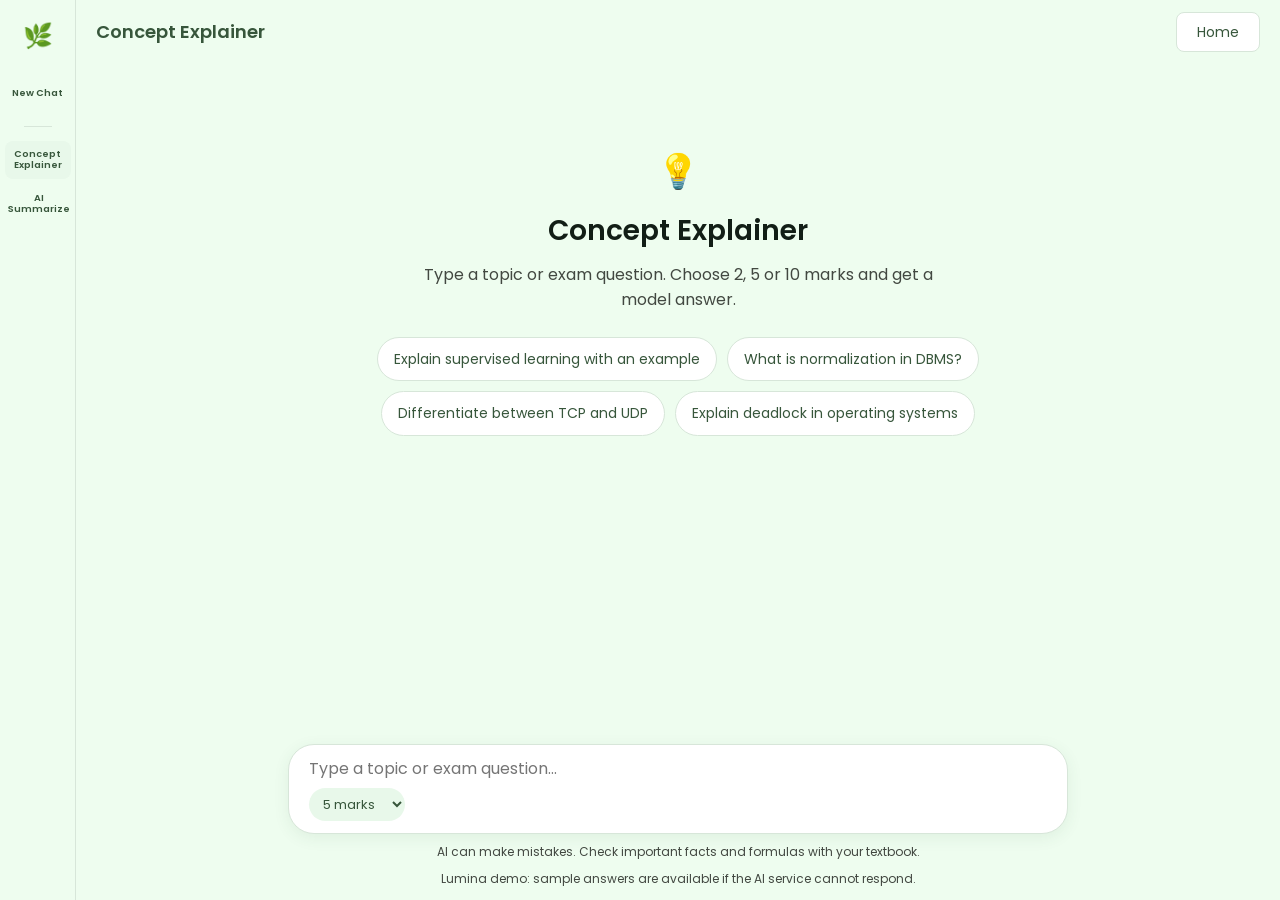
==== commit 1813282f: "Update ai-study-assistant.html" ====
--- a/ai-study-assistant.html
+++ b/ai-study-assistant.html
@@ -13,13 +13,12 @@
 html,body{height:100%;margin:0}
 body{display:flex;overflow:hidden;background:var(--bg);color:var(--text);font-family:system-ui,-apple-system,"Segoe UI",sans-serif}
 button,input,textarea,select{font:inherit}
-.sidebar{display:flex;flex-direction:column;align-items:center;gap:6px;width:64px;flex-shrink:0;padding:14px 0;border-right:1px solid var(--border)}
+.sidebar{display:flex;flex-direction:column;align-items:center;gap:6px;width:76px;flex-shrink:0;padding:14px 0;border-right:1px solid var(--border)}
 .side-logo,.side-btn{display:grid;place-items:center;width:44px;height:44px;border:0;border-radius:12px;text-decoration:none;color:var(--dark);background:transparent;cursor:pointer}
 .side-logo{font-size:24px;margin-bottom:10px}
-.side-btn{position:relative;font-size:20px}
+.side-btn{position:relative;width:66px;height:38px;padding:2px 3px;border-radius:8px;font-size:9.5px;line-height:1.15;text-align:center;white-space:normal;font-weight:600}
 .side-btn:hover,.side-logo:hover,.side-btn[aria-selected=true]{background:var(--soft)}
-.side-btn::after{content:attr(data-label);position:absolute;left:50px;z-index:10;padding:6px 10px;border-radius:7px;background:var(--dark);color:white;font-size:12px;white-space:nowrap;opacity:0;pointer-events:none}
-.side-btn:hover::after{opacity:1}
+.side-btn::after{display:none}
 .side-divider{width:28px;height:1px;margin:8px;background:var(--border)}
 .main{display:flex;flex:1;flex-direction:column;min-width:0;min-height:0}
 .top-header{display:flex;justify-content:space-between;align-items:center;padding:12px 20px;gap:12px}
@@ -71,44 +70,75 @@
 .send-btn{display:grid;place-items:center;width:36px;height:36px;border:0;border-radius:50%;background:var(--accent);color:white;cursor:pointer}
 .send-btn:disabled{opacity:.5}
 .disclaimer,.demo-notice{margin:8px 0 0;color:var(--muted);font-size:12px;text-align:center}
-@media(max-width:600px){.sidebar{width:52px;padding:10px 0}.side-logo,.side-btn{width:38px;height:38px}.side-btn::after{display:none}.top-header{padding:10px 12px}.mode-title{font-size:15px}.home-btn{padding:7px 14px}.chat-scroll{padding:8px 12px 16px}.composer-wrap{padding:8px 10px 10px}}
+@media(max-width:600px){
+.sidebar{width:72px;padding:10px 0}
+.side-logo{width:38px;height:38px}
+.side-btn{width:64px;height:36px;font-size:9px}
+.top-header{padding:10px 12px}
+.mode-title{font-size:15px}
+.home-btn{padding:7px 14px}
+.chat-scroll{padding:8px 12px 16px}
+.composer-wrap{padding:8px 10px 10px}
+}
 @media(prefers-reduced-motion:reduce){.typing span{animation:none}.chat-scroll{scroll-behavior:auto}}
 </style>
 </head>
 <body>
 <aside class="sidebar" aria-label="Tools">
 <a href="dashboard.html" class="side-logo" title="Lumina AI" aria-label="Lumina AI home">🌿</a>
-<button class="side-btn" id="newChatBtn" type="button" data-label="New chat" aria-label="New chat">✎</button>
+<button class="side-btn" id="newChatBtn" type="button" data-label="New chat" aria-label="New chat">New Chat</button>
 <div class="side-divider"></div>
-<button class="side-btn" id="tab-explain" role="tab" type="button" data-label="Concept Explainer" aria-selected="true">💡</button>
-<button class="side-btn" id="tab-summarize" role="tab" type="button" data-label="Notes Summarizer" aria-selected="false">✨</button>
+<button class="side-btn" id="tab-explain" role="tab" type="button" data-label="Concept Explainer" aria-selected="true">Concept<br>Explainer</button>
+<button class="side-btn" id="tab-summarize" role="tab" type="button" data-label="AI Summarize" aria-selected="false">AI<br>Summarize</button>
 </aside>
+
 <div class="main">
-<header class="top-header"><div class="mode-title" id="modeTitle">Concept Explainer</div><a href="dashboard.html" class="home-btn">Home</a></header>
+<header class="top-header">
+<div class="mode-title" id="modeTitle">Concept Explainer</div>
+<a href="dashboard.html" class="home-btn">Home</a>
+</header>
+
 <div class="chat-scroll" id="chatScroll">
 <div class="chat-thread" id="thread-explain" role="log" aria-live="polite">
 <div class="welcome-box">
-<div class="welcome-icon">💡</div><h1>Concept Explainer</h1>
+<div class="welcome-icon">💡</div>
+<h1>Concept Explainer</h1>
 <p>Type a topic or exam question. Choose 2, 5 or 10 marks and get a model answer.</p>
 <div class="starter-list">
 <button class="starter-btn">Explain supervised learning with an example</button>
 <button class="starter-btn">What is normalization in DBMS?</button>
 <button class="starter-btn">Differentiate between TCP and UDP</button>
 <button class="starter-btn">Explain deadlock in operating systems</button>
-</div></div></div>
+</div>
+</div>
+</div>
+
 <div class="chat-thread" id="thread-summarize" role="log" aria-live="polite" hidden>
-<div class="welcome-box"><div class="welcome-icon">✨</div><h1>Notes Summarizer</h1><p>Paste textbook text or lecture notes to get revision notes, key terms and exam questions.</p></div>
-</div></div>
+<div class="welcome-box">
+<div class="welcome-icon">✨</div>
+<h1>Notes Summarizer</h1>
+<p>Paste textbook text or lecture notes to get revision notes, key terms and exam questions.</p>
+</div>
+</div>
+</div>
+
 <div class="composer-wrap">
 <form class="composer" id="composer">
 <textarea id="promptInput" rows="1" maxlength="20000" aria-label="Message" placeholder="Type a topic or exam question..."></textarea>
 <div class="composer-bar">
-<select id="marksSelect" aria-label="Answer type"><option value="2">2 marks</option><option value="5" selected>5 marks</option><option value="10">10 marks</option></select>
-<button class="send-btn" id="sendBtn" type="submit" aria-label="Send">↑</button>
-</div></form>
+<select id="marksSelect" aria-label="Answer type">
+<option value="2">2 marks</option>
+<option value="5" selected>5 marks</option>
+<option value="10">10 marks</option>
+</select>
+<button class="send-btn" id="sendBtn" type="submit" aria-label="Send" title="Send message">➤</button>
+</div>
+</form>
 <p class="disclaimer">AI can make mistakes. Check important facts and formulas with your textbook.</p>
 <p class="demo-notice">Lumina demo: sample answers are available if the AI service cannot respond.</p>
-</div></div>
+</div>
+</div>
+
 <datalist id="subjectOptions"></datalist>
 <script>
 "use strict";
@@ -120,8 +150,22 @@
 const REQUEST_TIMEOUT_MS = 120000;
 
 const modes = {
-  explain:{tab:$("tab-explain"),thread:$("thread-explain"),placeholder:"Type a topic or exam question...",maxLength:500,label:"Concept Explainer",source:"ai-chat"},
-  summarize:{tab:$("tab-summarize"),thread:$("thread-summarize"),placeholder:"Paste your study material here...",maxLength:20000,label:"Notes Summarizer",source:"ai-summary"}
+explain:{
+tab:$("tab-explain"),
+thread:$("thread-explain"),
+placeholder:"Type a topic or exam question...",
+maxLength:500,
+label:"Concept Explainer",
+source:"ai-chat"
+},
+summarize:{
+tab:$("tab-summarize"),
+thread:$("thread-summarize"),
+placeholder:"Paste your study material here...",
+maxLength:20000,
+label:"Notes Summarizer",
+source:"ai-summary"
+}
 };
 
 const input=$("promptInput");
@@ -133,87 +177,88 @@
 const drafts={explain:"",summarize:""};
 
 function cleanAnswer(text){
- return String(text).replace(/\*\*/g,"").replace(/^#{1,6}\s*/gm,"").replace(/^\s*[\*-]\s+/gm,"• ").replace(/[*_`]/g,"").trim();
+return String(text).replace(/\*\*/g,"").replace(/^#{1,6}\s*/gm,"").replace(/^\s*[\*-]\s+/gm,"• ").replace(/[*_`]/g,"").trim();
 }
 
 function buildExplainPrompt(topic,marks){
- const base=`You are an experienced university professor writing a model answer for a college exam.\nQuestion or topic: "${topic}"\n`;
- const rules=`\nFormatting rules:\n- Use plain text without markdown symbols.\n- Put each heading on its own line ending with a colon.\n- Use numbered points for lists.\n- Use correct technical terms and accurate explanations.`;
- if(marks==="2")return base+`\nWrite a 2-mark answer of about 60–80 words.\nDefinition:\nGive a precise definition.\nKey Points:\nGive 2–3 important points.`+rules;
- if(marks==="10")return base+`\nWrite a 10-mark answer of about 450–550 words.\nIntroduction:\nDefinition:\nDetailed Explanation:\nExplain in 4–6 numbered subheadings.\nTypes or Components:\nAdvantages and Limitations:\nApplications:\nExample:\nConclusion:`+rules;
- return base+`\nWrite a 5-mark answer of about 200–250 words.\nDefinition:\nExplanation:\nGive 4–6 numbered points.\nExample:\nConclusion:`+rules;
+const base=`You are an experienced university professor writing a model answer for a college exam.\nQuestion or topic: "${topic}"\n`;
+const rules=`\nFormatting rules:\n- Use plain text without markdown symbols.\n- Put each heading on its own line ending with a colon.\n- Use numbered points for lists.\n- Use correct technical terms and accurate explanations.`;
+if(marks==="2")return base+`\nWrite a 2-mark answer of about 60–80 words.\nDefinition:\nGive a precise definition.\nKey Points:\nGive 2–3 important points.`+rules;
+if(marks==="10")return base+`\nWrite a 10-mark answer of about 450–550 words.\nIntroduction:\nDefinition:\nDetailed Explanation:\nExplain in 4–6 numbered subheadings.\nTypes or Components:\nAdvantages and Limitations:\nApplications:\nExample:\nConclusion:`+rules;
+return base+`\nWrite a 5-mark answer of about 200–250 words.\nDefinition:\nExplanation:\nGive 4–6 numbered points.\nExample:\nConclusion:`+rules;
 }
 
 function buildSummarizePrompt(material){
- return `You are a university professor creating exam revision notes from the supplied material. Use this structure:\nTopic:\nKey Definitions:\nMain Points:\nFormulas and Important Facts:\nQuick Revision:\nImportant Exam Questions:\nKeep notes shorter than the original. Preserve facts and formulas from the material and do not invent source details.\n\nStudy material:\n${material}`;
+return `You are a university professor creating exam revision notes from the supplied material. Use this structure:\nTopic:\nKey Definitions:\nMain Points:\nFormulas and Important Facts:\nQuick Revision:\nImportant Exam Questions:\nKeep notes shorter than the original. Preserve facts and formulas from the material and do not invent source details.\n\nStudy material:\n${material}`;
 }
 
 /* Demo answers are used only when the real API cannot answer. */
 function makeDemoAnswer(topic,marks){
- const t=topic.toLowerCase();
- let definition="This is an important computer science concept used to understand and solve computing problems.";
- let points=["Understand the purpose and basic principles of the concept.","Follow the appropriate steps or techniques to apply it.","Check the result and consider its practical use."];
- let example="A student can apply this concept while solving a practical computer science problem.";
-
- if(t.includes("supervised learning")){
-  definition="Supervised learning is a machine learning method in which a model learns from labelled examples containing inputs and their correct outputs.";
-  points=["Collect labelled training data.","Train the model to learn the relationship between inputs and outputs.","Evaluate the model using unseen data.","Use the trained model to predict outputs for new inputs."];
-  example="An email classifier learns from emails labelled as spam or not spam and then classifies new emails.";
- }else if(t.includes("normalization")&&t.includes("dbms")){
-  definition="Normalization is the process of organizing database tables to reduce data redundancy and prevent data anomalies.";
-  points=["First Normal Form (1NF) requires atomic values in fields.","Second Normal Form (2NF) removes partial dependency on a composite key.","Third Normal Form (3NF) removes transitive dependency.","Normalization improves consistency and database maintenance."];
-  example="Store department details in a separate table and link them to students using a department ID instead of repeating the details in every student record.";
- }else if(t.includes("tcp")&&t.includes("udp")){
-  definition="TCP and UDP are transport-layer protocols used to transfer data across networks.";
-  points=["TCP establishes a connection before data transmission.","TCP provides reliable and ordered delivery.","UDP sends data without establishing a connection.","UDP has lower overhead but does not guarantee delivery or order."];
-  example="TCP is used for reliable web communication, while UDP is useful for applications such as live streaming and online gaming.";
- }else if(t.includes("deadlock")){
-  definition="A deadlock is a condition in which two or more processes wait indefinitely for resources held by one another.";
-  points=["Mutual exclusion means a resource can be used by one process at a time.","Hold and wait means a process holds one resource while waiting for another.","No preemption means resources cannot be forcibly taken away.","Circular wait occurs when processes form a cycle of waiting."];
-  example="Process P1 holds R1 and waits for R2, while P2 holds R2 and waits for R1. Neither can continue.";
- }else if(t.includes("artificial intelligence")||t==="what is ai"){
-  definition="Artificial Intelligence (AI) is a branch of computer science that develops systems capable of tasks such as learning, reasoning and problem-solving.";
-  points=["Machine learning enables systems to learn from data.","Natural language processing helps systems work with human language.","Computer vision enables systems to analyse images and videos.","AI is used in education, healthcare and automation."];
-  example="An AI study assistant can explain concepts, summarize notes and generate practice questions.";
- }else if(t.includes("process synchronization")||t.includes("synchronization")){
-  definition="Process synchronization coordinates concurrent processes that share data or resources so that their operations occur safely.";
-  points=["It helps prevent race conditions.","A critical section is the part of a program that accesses shared resources.","Mutual exclusion allows only one process at a time in the critical section.","Semaphores and mutex locks are common synchronization tools."];
-  example="A mutex lock can ensure that only one process updates a shared bank balance at a time.";
- }
-
- if(marks==="2")return "Definition:\n"+definition+"\n\nKey Points:\n1. "+points[0]+"\n2. "+points[1];
- if(marks==="10")return "Introduction:\n"+topic+" is an important topic in computer science.\n\nDefinition:\n"+definition+"\n\nDetailed Explanation:\n"+points.map((p,i)=>(i+1)+". "+p).join("\n")+"\n\nTypes or Components:\nThe components depend on the problem and the way the concept is applied.\n\nAdvantages and Limitations:\n1. It provides a systematic way to solve relevant problems.\n2. It supports practical computing applications.\n3. The result depends on correct implementation and suitable inputs.\n\nApplications:\n1. Education and learning.\n2. Computer-based problem-solving.\n3. Information processing.\n\nExample:\n"+example+"\n\nConclusion:\nUnderstanding "+topic+" helps connect the basic concept with its practical applications.";
- return "Definition:\n"+definition+"\n\nExplanation:\n"+points.map((p,i)=>(i+1)+". "+p).join("\n")+"\n\nExample:\n"+example+"\n\nConclusion:\nUnderstanding "+topic+" helps students learn its principles and practical applications.\n\nDemo notice:\nThis is a sample fallback answer. Connect the AI service for a genuine AI-generated answer.";
+const t=topic.toLowerCase();
+let definition="This is an important computer science concept used to understand and solve computing problems.";
+let points=["Understand the purpose and basic principles of the concept.","Follow the appropriate steps or techniques to apply it.","Check the result and consider its practical use."];
+let example="A student can apply this concept while solving a practical computer science problem.";
+
+if(t.includes("supervised learning")){
+definition="Supervised learning is a machine learning method in which a model learns from labelled examples containing inputs and their correct outputs.";
+points=["Collect labelled training data.","Train the model to learn the relationship between inputs and outputs.","Evaluate the model using unseen data.","Use the trained model to predict outputs for new inputs."];
+example="An email classifier learns from emails labelled as spam or not spam and then classifies new emails.";
+}else if(t.includes("normalization")&&t.includes("dbms")){
+definition="Normalization is the process of organizing database tables to reduce data redundancy and prevent data anomalies.";
+points=["First Normal Form (1NF) requires atomic values in fields.","Second Normal Form (2NF) removes partial dependency on a composite key.","Third Normal Form (3NF) removes transitive dependency.","Normalization improves consistency and database maintenance."];
+example="Store department details in a separate table and link them to students using a department ID instead of repeating the details in every student record.";
+}else if(t.includes("tcp")&&t.includes("udp")){
+definition="TCP and UDP are transport-layer protocols used to transfer data across networks.";
+points=["TCP establishes a connection before data transmission.","TCP provides reliable and ordered delivery.","UDP sends data without establishing a connection.","UDP has lower overhead but does not guarantee delivery or order."];
+example="TCP is used for reliable web communication, while UDP is useful for applications such as live streaming and online gaming.";
+}else if(t.includes("deadlock")){
+definition="A deadlock is a condition in which two or more processes wait indefinitely for resources held by one another.";
+points=["Mutual exclusion means a resource can be used by one process at a time.","Hold and wait means a process holds one resource while waiting for another.","No preemption means resources cannot be forcibly taken away.","Circular wait occurs when processes form a cycle of waiting."];
+example="Process P1 holds R1 and waits for R2, while P2 holds R2 and waits for R1. Neither can continue.";
+}else if(t.includes("artificial intelligence")||t==="what is ai"){
+definition="Artificial Intelligence (AI) is a branch of computer science that develops systems capable of tasks such as learning, reasoning and problem-solving.";
+points=["Machine learning enables systems to learn from data.","Natural language processing helps systems work with human language.","Computer vision enables systems to analyse images and videos.","AI is used in education, healthcare and automation."];
+example="A study assistant can explain concepts and organize study material for revision.";
+}else if(t.includes("process synchronization")||t.includes("synchronization")){
+definition="Process synchronization coordinates concurrent processes that share data or resources so that their operations occur safely.";
+points=["It helps prevent race conditions.","A critical section is the part of a program that accesses shared resources.","Mutual exclusion allows only one process at a time in the critical section.","Semaphores and mutex locks are common synchronization tools."];
+example="A mutex lock can ensure that only one process updates a shared bank balance at a time.";
+}
+
+if(marks==="2")return "Definition:\n"+definition+"\n\nKey Points:\n1. "+points[0]+"\n2. "+points[1];
+if(marks==="10")return "Introduction:\n"+topic+" is an important topic in computer science.\n\nDefinition:\n"+definition+"\n\nDetailed Explanation:\n"+points.map((p,i)=>(i+1)+". "+p).join("\n")+"\n\nTypes or Components:\nThe components depend on the problem and the way the concept is applied.\n\nAdvantages and Limitations:\n1. It provides a systematic way to solve relevant problems.\n2. It supports practical computing applications.\n3. The result depends on correct implementation and suitable inputs.\n\nApplications:\n1. Education and learning.\n2. Computer-based problem-solving.\n3. Information processing.\n\nExample:\n"+example+"\n\nConclusion:\nUnderstanding "+topic+" helps connect the basic concept with its practical applications.";
+return "Definition:\n"+definition+"\n\nExplanation:\n"+points.map((p,i)=>(i+1)+". "+p).join("\n")+"\n\nExample:\n"+example+"\n\nConclusion:\nUnderstanding "+topic+" helps students learn its principles and practical applications.\n\nDemo notice:\nThis is a sample fallback answer. Connect the AI service for a genuine AI-generated answer.";
 }
 
 function makeDemoSummary(material){
- const lines=material.split(/\n+/).map(s=>s.trim()).filter(Boolean);
- const excerpts=lines.slice(0,6);
- return "Topic:\nStudy Material — Demo Revision Summary\n\nKey Definitions:\n• Identify each important term and its meaning from the supplied material.\n\nMain Points:\n"+(excerpts.length?excerpts.map((s,i)=>(i+1)+". "+s).join("\n"):"1. Identify the main ideas in the material.")+"\n\nFormulas and Important Facts:\nCheck the original material for exact formulas, figures and facts.\n\nQuick Revision:\n1. Review key terms.\n2. Memorise important steps and facts.\n3. Practise explaining the main ideas in your own words.\n\nImportant Exam Questions:\n1. Define the main concept in the material.\n2. Explain its important points.\n3. Give an example based on the material.\n\nDemo notice:\nThis is a sample summary of the supplied text, not a full AI-generated summary.";
+const lines=material.split(/\n+/).map(s=>s.trim()).filter(Boolean);
+const excerpts=lines.slice(0,6);
+return "Topic:\nStudy Material — Demo Revision Summary\n\nKey Definitions:\n• Identify each important term and its meaning from the supplied material.\n\nMain Points:\n"+(excerpts.length?excerpts.map((s,i)=>(i+1)+". "+s).join("\n"):"1. Identify the main ideas in the material.")+"\n\nFormulas and Important Facts:\nCheck the original material for exact formulas, figures and facts.\n\nQuick Revision:\n1. Review key terms.\n2. Memorise important steps and facts.\n3. Practise explaining the main ideas in your own words.\n\nImportant Exam Questions:\n1. Define the main concept in the material.\n2. Explain its important points.\n3. Give an example based on the material.\n\nDemo notice:\nThis is a sample summary of the supplied text, not a full AI-generated summary.";
 }
 
 async function askAI(mode,text,marks,onUpdate){
- const prompt=mode==="explain"?buildExplainPrompt(text,marks):buildSummarizePrompt(text);
- const controller=new AbortController();
- const timer=setTimeout(()=>controller.abort(),REQUEST_TIMEOUT_MS);
- try{
-  const response=await fetch("/api/chat",{method:"POST",headers:{"Content-Type":"application/json"},body:JSON.stringify({message:prompt,stream:true}),signal:controller.signal});
-  if(!response.ok)throw new Error("AI service returned an error.");
-  const type=response.headers.get("content-type")||"";
-  if(!type.includes("application/json")&&response.body&&response.body.getReader){
-   const reader=response.body.getReader();const decoder=new TextDecoder();let full="";
-   while(true){const {done,value}=await reader.read();if(done)break;full+=decoder.decode(value,{stream:true});if(onUpdate)onUpdate(cleanAnswer(full));}
-   full+=decoder.decode();const result=cleanAnswer(full);
-   if(!result)throw new Error("The AI service returned an empty answer.");
-   return result;
-  }
-  const data=await response.json();
-  if(!data||!data.reply)throw new Error("The AI service returned an empty answer.");
-  return cleanAnswer(data.reply);
- }catch(error){
-  console.warn("Lumina AI unavailable; using demo response.",error);
-  return mode==="summarize"?makeDemoSummary(text):makeDemoAnswer(text,marks);
- }finally{clearTimeout(timer);}
+const prompt=mode==="explain"?buildExplainPrompt(text,marks):buildSummarizePrompt(text);
+const controller=new AbortController();
+const timer=setTimeout(()=>controller.abort(),REQUEST_TIMEOUT_MS);
+try{
+const response=await fetch("/api/chat",{method:"POST",headers:{"Content-Type":"application/json"},body:JSON.stringify({message:prompt,stream:true}),signal:controller.signal});
+if(!response.ok)throw new Error("AI service returned an error.");
+const type=response.headers.get("content-type")||"";
+if(!type.includes("application/json")&&response.body&&response.body.getReader){
+const reader=response.body.getReader();const decoder=new TextDecoder();let full="";
+while(true){const {done,value}=await reader.read();if(done)break;full+=decoder.decode(value,{stream:true});if(onUpdate)onUpdate(cleanAnswer(full));}
+full+=decoder.decode();const result=cleanAnswer(full);
+if(!result)throw new Error("The AI service returned an empty answer.");
+return result;
+}
+const data=await response.json();
+if(!data||!data.reply)throw new Error("The AI service returned an empty answer.");
+return cleanAnswer(data.reply);
+}catch(error){
+console.warn("Lumina AI unavailable; using demo response.",error);
+const fallback=mode==="summarize"?makeDemoSummary(text):makeDemoAnswer(text,marks);
+return fallback.includes("Demo notice:")?fallback:fallback+"\n\nDemo notice:\nThis is a sample fallback response because the Gemini API could not be reached. It is not a live AI-generated answer.";
+}finally{clearTimeout(timer);}
 }
 
 function readCache(){try{const d=JSON.parse(localStorage.getItem(CACHE_KEY)||"[]");return Array.isArray(d)?d:[];}catch(e){return[];}}
@@ -222,13 +267,13 @@
 function setCached(mode,text,marks,answer){try{const key=cacheKey(mode,text,marks);const list=readCache().filter(x=>x.key!==key);list.push({key,answer});localStorage.setItem(CACHE_KEY,JSON.stringify(list.slice(-CACHE_LIMIT)));}catch(e){}}
 
 function setMode(name){
- if(!modes[name])name="explain";
- drafts[currentMode]=input.value;currentMode=name;
- Object.entries(modes).forEach(([key,m])=>{m.tab.setAttribute("aria-selected",String(key===name));m.thread.hidden=key!==name;});
- $("modeTitle").textContent=modes[name].label;
- input.maxLength=modes[name].maxLength;input.placeholder=modes[name].placeholder;input.value=drafts[name]||"";
- marksSelect.hidden=name!=="explain";resizeInput();scrollToBottom(true);
- history.replaceState(null,"","#"+name);
+if(!modes[name])name="explain";
+drafts[currentMode]=input.value;currentMode=name;
+Object.entries(modes).forEach(([key,m])=>{m.tab.setAttribute("aria-selected",String(key===name));m.thread.hidden=key!==name;});
+$("modeTitle").textContent=modes[name].label;
+input.maxLength=modes[name].maxLength;input.placeholder=modes[name].placeholder;input.value=drafts[name]||"";
+marksSelect.hidden=name!=="explain";resizeInput();scrollToBottom(true);
+history.replaceState(null,"","#"+name);
 }
 modes.explain.tab.addEventListener("click",()=>setMode("explain"));
 modes.summarize.tab.addEventListener("click",()=>setMode("summarize"));
@@ -243,83 +288,83 @@
 function scrollToBottom(instant=false){requestAnimationFrame(()=>chatScroll.scrollTo({top:chatScroll.scrollHeight,behavior:instant?"auto":"smooth"}));}
 
 function addUserMessage(mode,text){
- const row=document.createElement("div");row.className="msg user";
- const bubble=document.createElement("div");bubble.className="user-bubble";bubble.textContent=text;
- row.appendChild(bubble);modes[mode].thread.appendChild(row);modes[mode].thread.classList.add("has-messages");scrollToBottom();
+const row=document.createElement("div");row.className="msg user";
+const bubble=document.createElement("div");bubble.className="user-bubble";bubble.textContent=text;
+row.appendChild(bubble);modes[mode].thread.appendChild(row);modes[mode].thread.classList.add("has-messages");scrollToBottom();
 }
 function makeAiRow(){const row=document.createElement("div");row.className="msg ai";const body=document.createElement("div");body.className="ai-body";row.appendChild(body);return{row,body};}
 function addTyping(mode){const {row,body}=makeAiRow();const dots=document.createElement("div");dots.className="typing";dots.innerHTML="<span></span><span></span><span></span>";body.appendChild(dots);modes[mode].thread.appendChild(row);scrollToBottom();return row;}
 
 function renderAnswer(container,text){
- container.textContent="";
- text.split("\n").forEach(raw=>{
-  const line=raw.trim();if(!line)return;
-  const item=line.match(/^(\d+[.)]|•)\s+(.*)$/);
-  if(item){const row=document.createElement("div");row.className="a-item";const marker=document.createElement("span");marker.className="a-marker";marker.textContent=item[1];const content=document.createElement("span");content.textContent=item[2];row.append(marker,content);container.appendChild(row);return;}
-  if(/:$/.test(line)&&line.length<=80){const h=document.createElement("div");h.className="a-heading";h.textContent=line.slice(0,-1);container.appendChild(h);return;}
-  const p=document.createElement("div");p.className="a-para";p.textContent=line;container.appendChild(p);
- });
+container.textContent="";
+text.split("\n").forEach(raw=>{
+const line=raw.trim();if(!line)return;
+const item=line.match(/^(\d+[.)]|•)\s+(.*)$/);
+if(item){const row=document.createElement("div");row.className="a-item";const marker=document.createElement("span");marker.className="a-marker";marker.textContent=item[1];const content=document.createElement("span");content.textContent=item[2];row.append(marker,content);container.appendChild(row);return;}
+if(/:$/.test(line)&&line.length<=80){const h=document.createElement("div");h.className="a-heading";h.textContent=line.slice(0,-1);container.appendChild(h);return;}
+const p=document.createElement("div");p.className="a-para";p.textContent=line;container.appendChild(p);
+});
 }
 
 function readNotes(){try{const d=JSON.parse(localStorage.getItem(NOTES_KEY)||"[]");return Array.isArray(d)?d:[];}catch(e){return[];}}
 function fillSubjects(){const list=$("subjectOptions");list.innerHTML="";[...new Set(readNotes().map(n=>n.subject).filter(Boolean))].forEach(subject=>{const o=document.createElement("option");o.value=subject;list.appendChild(o);});}
 function saveToNotes(title,subject,content,source){
- const notes=readNotes();const now=new Date().toISOString();
- notes.push({id:window.crypto?.randomUUID?.()||"note-"+Date.now(),title,subject,content,source,createdAt:now,updatedAt:now});
- localStorage.setItem(NOTES_KEY,JSON.stringify(notes));
+const notes=readNotes();const now=new Date().toISOString();
+notes.push({id:window.crypto?.randomUUID?.()||"note-"+Date.now(),title,subject,content,source,createdAt:now,updatedAt:now});
+localStorage.setItem(NOTES_KEY,JSON.stringify(notes));
 }
 function getNoteTitle(mode,answer,question,marks){
- if(mode==="explain"){const q=question.replace(/\s+/g," ").trim();return(q.length>55?q.slice(0,55)+"...":q)+" ("+marks+" marks)";}
- const match=answer.match(/Topic:\s*\n?\s*(.+)/i);return "Summary: "+(match?match[1].trim():question.slice(0,45));
+if(mode==="explain"){const q=question.replace(/\s+/g," ").trim();return(q.length>55?q.slice(0,55)+"...":q)+" ("+marks+" marks)";}
+const match=answer.match(/Topic:\s*\n?\s*(.+)/i);return "Summary: "+(match?match[1].trim():question.slice(0,45));
 }
 
 function attachActions(body,mode,answer,meta){
- const actions=document.createElement("div");actions.className="ai-actions";
- const copy=document.createElement("button");copy.type="button";copy.className="action-btn";copy.textContent="Copy";
- const toggle=document.createElement("button");toggle.type="button";toggle.className="action-btn";toggle.textContent="Save to My Notes";
- actions.append(copy,toggle);
- const form=document.createElement("div");form.className="save-form";form.hidden=true;
- const subject=document.createElement("input");subject.placeholder="Subject name, e.g. Artificial Intelligence";subject.setAttribute("list","subjectOptions");subject.setAttribute("aria-label","Subject name");
- const title=document.createElement("input");title.maxLength=120;title.value=getNoteTitle(mode,answer,meta.question,meta.marks);title.placeholder="Title / topic";title.setAttribute("aria-label","Title");
- const save=document.createElement("button");save.type="button";save.className="save-btn";save.textContent="Save";
- const status=document.createElement("div");status.className="save-note";status.setAttribute("role","status");
- form.append(subject,title,save,status);
- copy.addEventListener("click",async()=>{
-  try{if(navigator.clipboard&&navigator.clipboard.writeText)await navigator.clipboard.writeText(answer);else{const temp=document.createElement("textarea");temp.value=answer;document.body.appendChild(temp);temp.select();if(!document.execCommand("copy"))throw Error("Copy failed");temp.remove();}copy.textContent="Copied ✓";}
-  catch(e){copy.textContent="Could not copy";}
-  setTimeout(()=>copy.textContent="Copy",1500);
- });
- toggle.addEventListener("click",()=>{form.hidden=!form.hidden;if(!form.hidden)subject.focus();});
- function doSave(){
-  if(!subject.value.trim()){status.textContent="Please enter a subject name.";status.classList.add("error");subject.focus();return;}
-  try{saveToNotes(title.value.trim()||getNoteTitle(mode,answer,meta.question,meta.marks),subject.value.trim(),answer,modes[mode].source);status.classList.remove("error");status.textContent="✓ Saved to My Notes under "+subject.value.trim()+".";fillSubjects();}
-  catch(e){status.textContent="Unable to save. Please try again.";status.classList.add("error");}
- }
- save.addEventListener("click",doSave);
- [subject,title].forEach(el=>el.addEventListener("keydown",e=>{if(e.key==="Enter"){e.preventDefault();doSave();}}));
- body.append(actions,form);
+const actions=document.createElement("div");actions.className="ai-actions";
+const copy=document.createElement("button");copy.type="button";copy.className="action-btn";copy.textContent="Copy";
+const toggle=document.createElement("button");toggle.type="button";toggle.className="action-btn";toggle.textContent="Save to My Notes";
+actions.append(copy,toggle);
+const form=document.createElement("div");form.className="save-form";form.hidden=true;
+const subject=document.createElement("input");subject.placeholder="Subject name, e.g. Artificial Intelligence";subject.setAttribute("list","subjectOptions");subject.setAttribute("aria-label","Subject name");
+const title=document.createElement("input");title.maxLength=120;title.value=getNoteTitle(mode,answer,meta.question,meta.marks);title.placeholder="Title / topic";title.setAttribute("aria-label","Title");
+const save=document.createElement("button");save.type="button";save.className="save-btn";save.textContent="Save";
+const status=document.createElement("div");status.className="save-note";status.setAttribute("role","status");
+form.append(subject,title,save,status);
+copy.addEventListener("click",async()=>{
+try{if(navigator.clipboard&&navigator.clipboard.writeText)await navigator.clipboard.writeText(answer);else{const temp=document.createElement("textarea");temp.value=answer;document.body.appendChild(temp);temp.select();if(!document.execCommand("copy"))throw Error("Copy failed");temp.remove();}copy.textContent="Copied ✓";}
+catch(e){copy.textContent="Could not copy";}
+setTimeout(()=>copy.textContent="Copy",1500);
+});
+toggle.addEventListener("click",()=>{form.hidden=!form.hidden;if(!form.hidden)subject.focus();});
+function doSave(){
+if(!subject.value.trim()){status.textContent="Please enter a subject name.";status.classList.add("error");subject.focus();return;}
+try{saveToNotes(title.value.trim()||getNoteTitle(mode,answer,meta.question,meta.marks),subject.value.trim(),answer,modes[mode].source);status.classList.remove("error");status.textContent="✓ Saved to My Notes under "+subject.value.trim()+".";fillSubjects();}
+catch(e){status.textContent="Unable to save. Please try again.";status.classList.add("error");}
+}
+save.addEventListener("click",doSave);
+[subject,title].forEach(el=>el.addEventListener("keydown",e=>{if(e.key==="Enter"){e.preventDefault();doSave();}}));
+body.append(actions,form);
 }
 function addAnswer(mode,answer,meta){const {row,body}=makeAiRow();const card=document.createElement("div");card.className="ai-card";body.appendChild(card);renderAnswer(card,answer);attachActions(body,mode,answer,meta);modes[mode].thread.appendChild(row);scrollToBottom();}
 
 async function runRequest(mode,text,marks){
- const meta={question:text,marks};
- const cached=getCached(mode,text,marks);
- if(cached){addAnswer(mode,cached,meta);return;}
- busy=true;sendBtn.disabled=true;
- const typing=addTyping(mode);
- try{
-  const answer=await askAI(mode,text,marks);
-  typing.remove();addAnswer(mode,answer,meta);setCached(mode,text,marks,answer);
- }catch(error){typing.remove();const {row,body}=makeAiRow();const card=document.createElement("div");card.className="error-card";card.textContent="Something went wrong. Please try again.";body.appendChild(card);modes[mode].thread.appendChild(row);}
- finally{busy=false;sendBtn.disabled=false;if(currentMode===mode)input.focus();}
+const meta={question:text,marks};
+const cached=getCached(mode,text,marks);
+if(cached){addAnswer(mode,cached,meta);return;}
+busy=true;sendBtn.disabled=true;
+const typing=addTyping(mode);
+try{
+const answer=await askAI(mode,text,marks);
+typing.remove();addAnswer(mode,answer,meta);setCached(mode,text,marks,answer);
+}catch(error){typing.remove();const {row,body}=makeAiRow();const card=document.createElement("div");card.className="error-card";card.textContent="Something went wrong. Please try again.";body.appendChild(card);modes[mode].thread.appendChild(row);}
+finally{busy=false;sendBtn.disabled=false;if(currentMode===mode)input.focus();}
 }
 
 $("composer").addEventListener("submit",e=>{
- e.preventDefault();if(busy)return;
- const text=input.value.trim();if(!text){input.focus();return;}
- const mode=currentMode;const marks=marksSelect.value;
- const shown=mode==="summarize"&&text.length>300?text.slice(0,300)+"…\n("+text.length+" characters pasted)":text;
- addUserMessage(mode,shown);input.value="";drafts[mode]="";resizeInput();runRequest(mode,text,marks);
+e.preventDefault();if(busy)return;
+const text=input.value.trim();if(!text){input.focus();return;}
+const mode=currentMode;const marks=marksSelect.value;
+const shown=mode==="summarize"&&text.length>300?text.slice(0,300)+"…\n("+text.length+" characters pasted)":text;
+addUserMessage(mode,shown);input.value="";drafts[mode]="";resizeInput();runRequest(mode,text,marks);
 });
 
 fillSubjects();
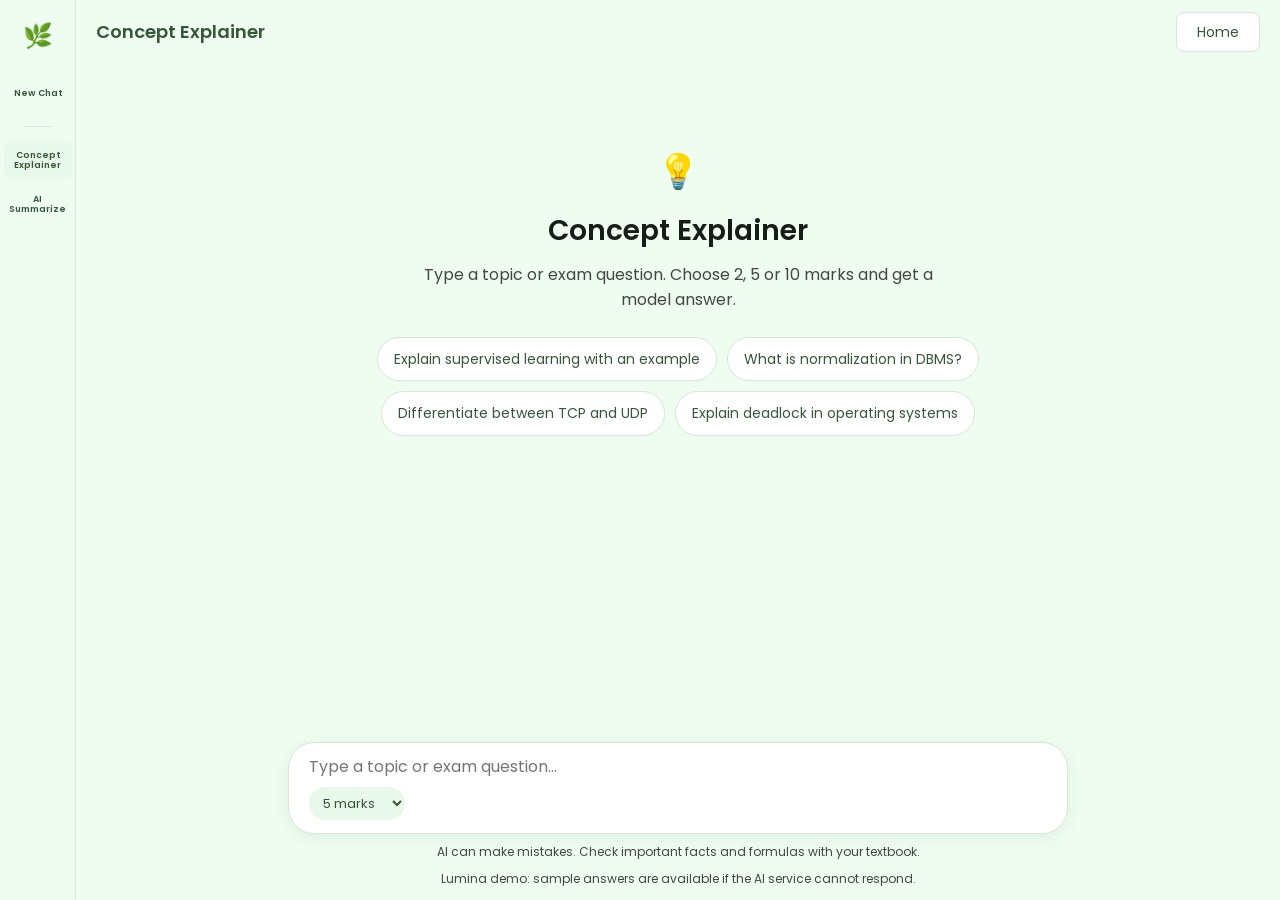
==== commit 410cd678: "Refactor styles for sidebar and composer elements Updated styles for sidebar buttons and composer el" ====
--- a/ai-study-assistant.html
+++ b/ai-study-assistant.html
@@ -16,7 +16,7 @@
 .sidebar{display:flex;flex-direction:column;align-items:center;gap:6px;width:76px;flex-shrink:0;padding:14px 0;border-right:1px solid var(--border)}
 .side-logo,.side-btn{display:grid;place-items:center;width:44px;height:44px;border:0;border-radius:12px;text-decoration:none;color:var(--dark);background:transparent;cursor:pointer}
 .side-logo{font-size:24px;margin-bottom:10px}
-.side-btn{position:relative;width:66px;height:38px;padding:2px 3px;border-radius:8px;font-size:9.5px;line-height:1.15;text-align:center;white-space:normal;font-weight:600}
+.side-btn{position:relative;width:68px;height:38px;padding:2px 3px;border-radius:8px;font-size:9px;line-height:1.15;text-align:center;white-space:normal;font-weight:600}
 .side-btn:hover,.side-logo:hover,.side-btn[aria-selected=true]{background:var(--soft)}
 .side-btn::after{display:none}
 .side-divider{width:28px;height:1px;margin:8px;background:var(--border)}
@@ -65,21 +65,12 @@
 .composer{max-width:var(--width);width:100%;margin:auto;padding:12px 14px 10px 20px;border:1px solid var(--border);border-radius:26px;background:white;box-shadow:0 4px 16px #37563b14}
 .composer:focus-within{border-color:var(--accent)}
 .composer textarea{display:block;width:100%;max-height:200px;resize:none;overflow-y:auto;border:0;outline:0;background:transparent;color:var(--text);font-size:16px;line-height:1.5}
-.composer-bar{display:flex;align-items:center;justify-content:space-between;margin-top:6px}
+.composer-bar{display:flex;align-items:center;justify-content:space-between;gap:10px;margin-top:6px}
 .composer-bar select{padding:6px 10px;border:0;border-radius:999px;background:var(--soft);color:var(--dark);font-size:13px}
-.send-btn{display:grid;place-items:center;width:36px;height:36px;border:0;border-radius:50%;background:var(--accent);color:white;cursor:pointer}
+.send-btn{display:flex!important;align-items:center;justify-content:center;flex:0 0 38px;width:38px;min-width:38px;height:38px;border:0;border-radius:50%;background:var(--accent);color:white;font-size:20px;line-height:1;cursor:pointer;visibility:visible!important;opacity:1}
 .send-btn:disabled{opacity:.5}
 .disclaimer,.demo-notice{margin:8px 0 0;color:var(--muted);font-size:12px;text-align:center}
-@media(max-width:600px){
-.sidebar{width:72px;padding:10px 0}
-.side-logo{width:38px;height:38px}
-.side-btn{width:64px;height:36px;font-size:9px}
-.top-header{padding:10px 12px}
-.mode-title{font-size:15px}
-.home-btn{padding:7px 14px}
-.chat-scroll{padding:8px 12px 16px}
-.composer-wrap{padding:8px 10px 10px}
-}
+@media(max-width:600px){.sidebar{width:72px;padding:10px 0}.side-logo{width:38px;height:38px}.side-btn{width:66px;height:36px;font-size:8.5px}.top-header{padding:10px 12px}.mode-title{font-size:15px}.home-btn{padding:7px 14px}.chat-scroll{padding:8px 12px 16px}.composer-wrap{padding:8px 10px 10px}}
 @media(prefers-reduced-motion:reduce){.typing span{animation:none}.chat-scroll{scroll-behavior:auto}}
 </style>
 </head>
@@ -91,54 +82,32 @@
 <button class="side-btn" id="tab-explain" role="tab" type="button" data-label="Concept Explainer" aria-selected="true">Concept<br>Explainer</button>
 <button class="side-btn" id="tab-summarize" role="tab" type="button" data-label="AI Summarize" aria-selected="false">AI<br>Summarize</button>
 </aside>
-
 <div class="main">
-<header class="top-header">
-<div class="mode-title" id="modeTitle">Concept Explainer</div>
-<a href="dashboard.html" class="home-btn">Home</a>
-</header>
-
+<header class="top-header"><div class="mode-title" id="modeTitle">Concept Explainer</div><a href="dashboard.html" class="home-btn">Home</a></header>
 <div class="chat-scroll" id="chatScroll">
 <div class="chat-thread" id="thread-explain" role="log" aria-live="polite">
 <div class="welcome-box">
-<div class="welcome-icon">💡</div>
-<h1>Concept Explainer</h1>
+<div class="welcome-icon">💡</div><h1>Concept Explainer</h1>
 <p>Type a topic or exam question. Choose 2, 5 or 10 marks and get a model answer.</p>
 <div class="starter-list">
 <button class="starter-btn">Explain supervised learning with an example</button>
 <button class="starter-btn">What is normalization in DBMS?</button>
 <button class="starter-btn">Differentiate between TCP and UDP</button>
 <button class="starter-btn">Explain deadlock in operating systems</button>
-</div>
-</div>
-</div>
-
+</div></div></div>
 <div class="chat-thread" id="thread-summarize" role="log" aria-live="polite" hidden>
-<div class="welcome-box">
-<div class="welcome-icon">✨</div>
-<h1>Notes Summarizer</h1>
-<p>Paste textbook text or lecture notes to get revision notes, key terms and exam questions.</p>
-</div>
-</div>
-</div>
-
+<div class="welcome-box"><div class="welcome-icon">✨</div><h1>Notes Summarizer</h1><p>Paste textbook text or lecture notes to get revision notes, key terms and exam questions.</p></div>
+</div></div>
 <div class="composer-wrap">
 <form class="composer" id="composer">
 <textarea id="promptInput" rows="1" maxlength="20000" aria-label="Message" placeholder="Type a topic or exam question..."></textarea>
 <div class="composer-bar">
-<select id="marksSelect" aria-label="Answer type">
-<option value="2">2 marks</option>
-<option value="5" selected>5 marks</option>
-<option value="10">10 marks</option>
-</select>
+<select id="marksSelect" aria-label="Answer type"><option value="2">2 marks</option><option value="5" selected>5 marks</option><option value="10">10 marks</option></select>
 <button class="send-btn" id="sendBtn" type="submit" aria-label="Send" title="Send message">➤</button>
-</div>
-</form>
+</div></form>
 <p class="disclaimer">AI can make mistakes. Check important facts and formulas with your textbook.</p>
 <p class="demo-notice">Lumina demo: sample answers are available if the AI service cannot respond.</p>
-</div>
-</div>
-
+</div></div>
 <datalist id="subjectOptions"></datalist>
 <script>
 "use strict";
@@ -150,22 +119,8 @@
 const REQUEST_TIMEOUT_MS = 120000;
 
 const modes = {
-explain:{
-tab:$("tab-explain"),
-thread:$("thread-explain"),
-placeholder:"Type a topic or exam question...",
-maxLength:500,
-label:"Concept Explainer",
-source:"ai-chat"
-},
-summarize:{
-tab:$("tab-summarize"),
-thread:$("thread-summarize"),
-placeholder:"Paste your study material here...",
-maxLength:20000,
-label:"Notes Summarizer",
-source:"ai-summary"
-}
+  explain:{tab:$("tab-explain"),thread:$("thread-explain"),placeholder:"Type a topic or exam question...",maxLength:500,label:"Concept Explainer",source:"ai-chat"},
+  summarize:{tab:$("tab-summarize"),thread:$("thread-summarize"),placeholder:"Paste your study material here...",maxLength:20000,label:"Notes Summarizer",source:"ai-summary"}
 };
 
 const input=$("promptInput");
@@ -177,88 +132,88 @@
 const drafts={explain:"",summarize:""};
 
 function cleanAnswer(text){
-return String(text).replace(/\*\*/g,"").replace(/^#{1,6}\s*/gm,"").replace(/^\s*[\*-]\s+/gm,"• ").replace(/[*_`]/g,"").trim();
+ return String(text).replace(/\*\*/g,"").replace(/^#{1,6}\s*/gm,"").replace(/^\s*[\*-]\s+/gm,"• ").replace(/[*_`]/g,"").trim();
 }
 
 function buildExplainPrompt(topic,marks){
-const base=`You are an experienced university professor writing a model answer for a college exam.\nQuestion or topic: "${topic}"\n`;
-const rules=`\nFormatting rules:\n- Use plain text without markdown symbols.\n- Put each heading on its own line ending with a colon.\n- Use numbered points for lists.\n- Use correct technical terms and accurate explanations.`;
-if(marks==="2")return base+`\nWrite a 2-mark answer of about 60–80 words.\nDefinition:\nGive a precise definition.\nKey Points:\nGive 2–3 important points.`+rules;
-if(marks==="10")return base+`\nWrite a 10-mark answer of about 450–550 words.\nIntroduction:\nDefinition:\nDetailed Explanation:\nExplain in 4–6 numbered subheadings.\nTypes or Components:\nAdvantages and Limitations:\nApplications:\nExample:\nConclusion:`+rules;
-return base+`\nWrite a 5-mark answer of about 200–250 words.\nDefinition:\nExplanation:\nGive 4–6 numbered points.\nExample:\nConclusion:`+rules;
+ const base=`You are an experienced university professor writing a model answer for a college exam.\nQuestion or topic: "${topic}"\n`;
+ const rules=`\nFormatting rules:\n- Use plain text without markdown symbols.\n- Put each heading on its own line ending with a colon.\n- Use numbered points for lists.\n- Use correct technical terms and accurate explanations.`;
+ if(marks==="2")return base+`\nWrite a 2-mark answer of about 60–80 words.\nDefinition:\nGive a precise definition.\nKey Points:\nGive 2–3 important points.`+rules;
+ if(marks==="10")return base+`\nWrite a 10-mark answer of about 450–550 words.\nIntroduction:\nDefinition:\nDetailed Explanation:\nExplain in 4–6 numbered subheadings.\nTypes or Components:\nAdvantages and Limitations:\nApplications:\nExample:\nConclusion:`+rules;
+ return base+`\nWrite a 5-mark answer of about 200–250 words.\nDefinition:\nExplanation:\nGive 4–6 numbered points.\nExample:\nConclusion:`+rules;
 }
 
 function buildSummarizePrompt(material){
-return `You are a university professor creating exam revision notes from the supplied material. Use this structure:\nTopic:\nKey Definitions:\nMain Points:\nFormulas and Important Facts:\nQuick Revision:\nImportant Exam Questions:\nKeep notes shorter than the original. Preserve facts and formulas from the material and do not invent source details.\n\nStudy material:\n${material}`;
+ return `You are a university professor creating exam revision notes from the supplied material. Use this structure:\nTopic:\nKey Definitions:\nMain Points:\nFormulas and Important Facts:\nQuick Revision:\nImportant Exam Questions:\nKeep notes shorter than the original. Preserve facts and formulas from the material and do not invent source details.\n\nStudy material:\n${material}`;
 }
 
 /* Demo answers are used only when the real API cannot answer. */
 function makeDemoAnswer(topic,marks){
-const t=topic.toLowerCase();
-let definition="This is an important computer science concept used to understand and solve computing problems.";
-let points=["Understand the purpose and basic principles of the concept.","Follow the appropriate steps or techniques to apply it.","Check the result and consider its practical use."];
-let example="A student can apply this concept while solving a practical computer science problem.";
-
-if(t.includes("supervised learning")){
-definition="Supervised learning is a machine learning method in which a model learns from labelled examples containing inputs and their correct outputs.";
-points=["Collect labelled training data.","Train the model to learn the relationship between inputs and outputs.","Evaluate the model using unseen data.","Use the trained model to predict outputs for new inputs."];
-example="An email classifier learns from emails labelled as spam or not spam and then classifies new emails.";
-}else if(t.includes("normalization")&&t.includes("dbms")){
-definition="Normalization is the process of organizing database tables to reduce data redundancy and prevent data anomalies.";
-points=["First Normal Form (1NF) requires atomic values in fields.","Second Normal Form (2NF) removes partial dependency on a composite key.","Third Normal Form (3NF) removes transitive dependency.","Normalization improves consistency and database maintenance."];
-example="Store department details in a separate table and link them to students using a department ID instead of repeating the details in every student record.";
-}else if(t.includes("tcp")&&t.includes("udp")){
-definition="TCP and UDP are transport-layer protocols used to transfer data across networks.";
-points=["TCP establishes a connection before data transmission.","TCP provides reliable and ordered delivery.","UDP sends data without establishing a connection.","UDP has lower overhead but does not guarantee delivery or order."];
-example="TCP is used for reliable web communication, while UDP is useful for applications such as live streaming and online gaming.";
-}else if(t.includes("deadlock")){
-definition="A deadlock is a condition in which two or more processes wait indefinitely for resources held by one another.";
-points=["Mutual exclusion means a resource can be used by one process at a time.","Hold and wait means a process holds one resource while waiting for another.","No preemption means resources cannot be forcibly taken away.","Circular wait occurs when processes form a cycle of waiting."];
-example="Process P1 holds R1 and waits for R2, while P2 holds R2 and waits for R1. Neither can continue.";
-}else if(t.includes("artificial intelligence")||t==="what is ai"){
-definition="Artificial Intelligence (AI) is a branch of computer science that develops systems capable of tasks such as learning, reasoning and problem-solving.";
-points=["Machine learning enables systems to learn from data.","Natural language processing helps systems work with human language.","Computer vision enables systems to analyse images and videos.","AI is used in education, healthcare and automation."];
-example="A study assistant can explain concepts and organize study material for revision.";
-}else if(t.includes("process synchronization")||t.includes("synchronization")){
-definition="Process synchronization coordinates concurrent processes that share data or resources so that their operations occur safely.";
-points=["It helps prevent race conditions.","A critical section is the part of a program that accesses shared resources.","Mutual exclusion allows only one process at a time in the critical section.","Semaphores and mutex locks are common synchronization tools."];
-example="A mutex lock can ensure that only one process updates a shared bank balance at a time.";
-}
-
-if(marks==="2")return "Definition:\n"+definition+"\n\nKey Points:\n1. "+points[0]+"\n2. "+points[1];
-if(marks==="10")return "Introduction:\n"+topic+" is an important topic in computer science.\n\nDefinition:\n"+definition+"\n\nDetailed Explanation:\n"+points.map((p,i)=>(i+1)+". "+p).join("\n")+"\n\nTypes or Components:\nThe components depend on the problem and the way the concept is applied.\n\nAdvantages and Limitations:\n1. It provides a systematic way to solve relevant problems.\n2. It supports practical computing applications.\n3. The result depends on correct implementation and suitable inputs.\n\nApplications:\n1. Education and learning.\n2. Computer-based problem-solving.\n3. Information processing.\n\nExample:\n"+example+"\n\nConclusion:\nUnderstanding "+topic+" helps connect the basic concept with its practical applications.";
-return "Definition:\n"+definition+"\n\nExplanation:\n"+points.map((p,i)=>(i+1)+". "+p).join("\n")+"\n\nExample:\n"+example+"\n\nConclusion:\nUnderstanding "+topic+" helps students learn its principles and practical applications.\n\nDemo notice:\nThis is a sample fallback answer. Connect the AI service for a genuine AI-generated answer.";
+ const t=topic.toLowerCase();
+ let definition="This is an important computer science concept used to understand and solve computing problems.";
+ let points=["Understand the purpose and basic principles of the concept.","Follow the appropriate steps or techniques to apply it.","Check the result and consider its practical use."];
+ let example="A student can apply this concept while solving a practical computer science problem.";
+
+ if(t.includes("supervised learning")){
+  definition="Supervised learning is a machine learning method in which a model learns from labelled examples containing inputs and their correct outputs.";
+  points=["Collect labelled training data.","Train the model to learn the relationship between inputs and outputs.","Evaluate the model using unseen data.","Use the trained model to predict outputs for new inputs."];
+  example="An email classifier learns from emails labelled as spam or not spam and then classifies new emails.";
+ }else if(t.includes("normalization")&&t.includes("dbms")){
+  definition="Normalization is the process of organizing database tables to reduce data redundancy and prevent data anomalies.";
+  points=["First Normal Form (1NF) requires atomic values in fields.","Second Normal Form (2NF) removes partial dependency on a composite key.","Third Normal Form (3NF) removes transitive dependency.","Normalization improves consistency and database maintenance."];
+  example="Store department details in a separate table and link them to students using a department ID instead of repeating the details in every student record.";
+ }else if(t.includes("tcp")&&t.includes("udp")){
+  definition="TCP and UDP are transport-layer protocols used to transfer data across networks.";
+  points=["TCP establishes a connection before data transmission.","TCP provides reliable and ordered delivery.","UDP sends data without establishing a connection.","UDP has lower overhead but does not guarantee delivery or order."];
+  example="TCP is used for reliable web communication, while UDP is useful for applications such as live streaming and online gaming.";
+ }else if(t.includes("deadlock")){
+  definition="A deadlock is a condition in which two or more processes wait indefinitely for resources held by one another.";
+  points=["Mutual exclusion means a resource can be used by one process at a time.","Hold and wait means a process holds one resource while waiting for another.","No preemption means resources cannot be forcibly taken away.","Circular wait occurs when processes form a cycle of waiting."];
+  example="Process P1 holds R1 and waits for R2, while P2 holds R2 and waits for R1. Neither can continue.";
+ }else if(t.includes("artificial intelligence")||t==="what is ai"){
+  definition="Artificial Intelligence (AI) is a branch of computer science that develops systems capable of tasks such as learning, reasoning and problem-solving.";
+  points=["Machine learning enables systems to learn from data.","Natural language processing helps systems work with human language.","Computer vision enables systems to analyse images and videos.","AI is used in education, healthcare and automation."];
+  example="A study assistant can explain concepts and organize study material for revision.";
+ }else if(t.includes("process synchronization")||t.includes("synchronization")){
+  definition="Process synchronization coordinates concurrent processes that share data or resources so that their operations occur safely.";
+  points=["It helps prevent race conditions.","A critical section is the part of a program that accesses shared resources.","Mutual exclusion allows only one process at a time in the critical section.","Semaphores and mutex locks are common synchronization tools."];
+  example="A mutex lock can ensure that only one process updates a shared bank balance at a time.";
+ }
+
+ if(marks==="2")return "Definition:\n"+definition+"\n\nKey Points:\n1. "+points[0]+"\n2. "+points[1];
+ if(marks==="10")return "Introduction:\n"+topic+" is an important topic in computer science.\n\nDefinition:\n"+definition+"\n\nDetailed Explanation:\n"+points.map((p,i)=>(i+1)+". "+p).join("\n")+"\n\nTypes or Components:\nThe components depend on the problem and the way the concept is applied.\n\nAdvantages and Limitations:\n1. It provides a systematic way to solve relevant problems.\n2. It supports practical computing applications.\n3. The result depends on correct implementation and suitable inputs.\n\nApplications:\n1. Education and learning.\n2. Computer-based problem-solving.\n3. Information processing.\n\nExample:\n"+example+"\n\nConclusion:\nUnderstanding "+topic+" helps connect the basic concept with its practical applications.";
+ return "Definition:\n"+definition+"\n\nExplanation:\n"+points.map((p,i)=>(i+1)+". "+p).join("\n")+"\n\nExample:\n"+example+"\n\nConclusion:\nUnderstanding "+topic+" helps students learn its principles and practical applications.\n\nDemo notice:\nThis is a sample fallback answer. Connect the AI service for a genuine AI-generated answer.";
 }
 
 function makeDemoSummary(material){
-const lines=material.split(/\n+/).map(s=>s.trim()).filter(Boolean);
-const excerpts=lines.slice(0,6);
-return "Topic:\nStudy Material — Demo Revision Summary\n\nKey Definitions:\n• Identify each important term and its meaning from the supplied material.\n\nMain Points:\n"+(excerpts.length?excerpts.map((s,i)=>(i+1)+". "+s).join("\n"):"1. Identify the main ideas in the material.")+"\n\nFormulas and Important Facts:\nCheck the original material for exact formulas, figures and facts.\n\nQuick Revision:\n1. Review key terms.\n2. Memorise important steps and facts.\n3. Practise explaining the main ideas in your own words.\n\nImportant Exam Questions:\n1. Define the main concept in the material.\n2. Explain its important points.\n3. Give an example based on the material.\n\nDemo notice:\nThis is a sample summary of the supplied text, not a full AI-generated summary.";
+ const lines=material.split(/\n+/).map(s=>s.trim()).filter(Boolean);
+ const excerpts=lines.slice(0,6);
+ return "Topic:\nStudy Material — Demo Revision Summary\n\nKey Definitions:\n• Identify each important term and its meaning from the supplied material.\n\nMain Points:\n"+(excerpts.length?excerpts.map((s,i)=>(i+1)+". "+s).join("\n"):"1. Identify the main ideas in the material.")+"\n\nFormulas and Important Facts:\nCheck the original material for exact formulas, figures and facts.\n\nQuick Revision:\n1. Review key terms.\n2. Memorise important steps and facts.\n3. Practise explaining the main ideas in your own words.\n\nImportant Exam Questions:\n1. Define the main concept in the material.\n2. Explain its important points.\n3. Give an example based on the material.\n\nDemo notice:\nThis is a sample summary of the supplied text, not a full AI-generated summary.";
 }
 
 async function askAI(mode,text,marks,onUpdate){
-const prompt=mode==="explain"?buildExplainPrompt(text,marks):buildSummarizePrompt(text);
-const controller=new AbortController();
-const timer=setTimeout(()=>controller.abort(),REQUEST_TIMEOUT_MS);
-try{
-const response=await fetch("/api/chat",{method:"POST",headers:{"Content-Type":"application/json"},body:JSON.stringify({message:prompt,stream:true}),signal:controller.signal});
-if(!response.ok)throw new Error("AI service returned an error.");
-const type=response.headers.get("content-type")||"";
-if(!type.includes("application/json")&&response.body&&response.body.getReader){
-const reader=response.body.getReader();const decoder=new TextDecoder();let full="";
-while(true){const {done,value}=await reader.read();if(done)break;full+=decoder.decode(value,{stream:true});if(onUpdate)onUpdate(cleanAnswer(full));}
-full+=decoder.decode();const result=cleanAnswer(full);
-if(!result)throw new Error("The AI service returned an empty answer.");
-return result;
-}
-const data=await response.json();
-if(!data||!data.reply)throw new Error("The AI service returned an empty answer.");
-return cleanAnswer(data.reply);
-}catch(error){
-console.warn("Lumina AI unavailable; using demo response.",error);
-const fallback=mode==="summarize"?makeDemoSummary(text):makeDemoAnswer(text,marks);
-return fallback.includes("Demo notice:")?fallback:fallback+"\n\nDemo notice:\nThis is a sample fallback response because the Gemini API could not be reached. It is not a live AI-generated answer.";
-}finally{clearTimeout(timer);}
+ const prompt=mode==="explain"?buildExplainPrompt(text,marks):buildSummarizePrompt(text);
+ const controller=new AbortController();
+ const timer=setTimeout(()=>controller.abort(),REQUEST_TIMEOUT_MS);
+ try{
+  const response=await fetch("/api/chat",{method:"POST",headers:{"Content-Type":"application/json"},body:JSON.stringify({message:prompt,stream:true}),signal:controller.signal});
+  if(!response.ok)throw new Error("AI service returned an error.");
+  const type=response.headers.get("content-type")||"";
+  if(!type.includes("application/json")&&response.body&&response.body.getReader){
+   const reader=response.body.getReader();const decoder=new TextDecoder();let full="";
+   while(true){const {done,value}=await reader.read();if(done)break;full+=decoder.decode(value,{stream:true});if(onUpdate)onUpdate(cleanAnswer(full));}
+   full+=decoder.decode();const result=cleanAnswer(full);
+   if(!result)throw new Error("The AI service returned an empty answer.");
+   return result;
+  }
+  const data=await response.json();
+  if(!data||!data.reply)throw new Error("The AI service returned an empty answer.");
+  return cleanAnswer(data.reply);
+ }catch(error){
+  console.warn("Lumina AI unavailable; using demo response.",error);
+  const fallback=mode==="summarize"?makeDemoSummary(text):makeDemoAnswer(text,marks);
+  return fallback.includes("Demo notice:")?fallback:fallback+"\n\nDemo notice:\nThis is a sample fallback response because the Gemini API could not be reached. It is not a live AI-generated answer.";
+ }finally{clearTimeout(timer);}
 }
 
 function readCache(){try{const d=JSON.parse(localStorage.getItem(CACHE_KEY)||"[]");return Array.isArray(d)?d:[];}catch(e){return[];}}
@@ -267,13 +222,13 @@
 function setCached(mode,text,marks,answer){try{const key=cacheKey(mode,text,marks);const list=readCache().filter(x=>x.key!==key);list.push({key,answer});localStorage.setItem(CACHE_KEY,JSON.stringify(list.slice(-CACHE_LIMIT)));}catch(e){}}
 
 function setMode(name){
-if(!modes[name])name="explain";
-drafts[currentMode]=input.value;currentMode=name;
-Object.entries(modes).forEach(([key,m])=>{m.tab.setAttribute("aria-selected",String(key===name));m.thread.hidden=key!==name;});
-$("modeTitle").textContent=modes[name].label;
-input.maxLength=modes[name].maxLength;input.placeholder=modes[name].placeholder;input.value=drafts[name]||"";
-marksSelect.hidden=name!=="explain";resizeInput();scrollToBottom(true);
-history.replaceState(null,"","#"+name);
+ if(!modes[name])name="explain";
+ drafts[currentMode]=input.value;currentMode=name;
+ Object.entries(modes).forEach(([key,m])=>{m.tab.setAttribute("aria-selected",String(key===name));m.thread.hidden=key!==name;});
+ $("modeTitle").textContent=modes[name].label;
+ input.maxLength=modes[name].maxLength;input.placeholder=modes[name].placeholder;input.value=drafts[name]||"";
+ marksSelect.hidden=name!=="explain";resizeInput();scrollToBottom(true);
+ history.replaceState(null,"","#"+name);
 }
 modes.explain.tab.addEventListener("click",()=>setMode("explain"));
 modes.summarize.tab.addEventListener("click",()=>setMode("summarize"));
@@ -288,83 +243,83 @@
 function scrollToBottom(instant=false){requestAnimationFrame(()=>chatScroll.scrollTo({top:chatScroll.scrollHeight,behavior:instant?"auto":"smooth"}));}
 
 function addUserMessage(mode,text){
-const row=document.createElement("div");row.className="msg user";
-const bubble=document.createElement("div");bubble.className="user-bubble";bubble.textContent=text;
-row.appendChild(bubble);modes[mode].thread.appendChild(row);modes[mode].thread.classList.add("has-messages");scrollToBottom();
+ const row=document.createElement("div");row.className="msg user";
+ const bubble=document.createElement("div");bubble.className="user-bubble";bubble.textContent=text;
+ row.appendChild(bubble);modes[mode].thread.appendChild(row);modes[mode].thread.classList.add("has-messages");scrollToBottom();
 }
 function makeAiRow(){const row=document.createElement("div");row.className="msg ai";const body=document.createElement("div");body.className="ai-body";row.appendChild(body);return{row,body};}
 function addTyping(mode){const {row,body}=makeAiRow();const dots=document.createElement("div");dots.className="typing";dots.innerHTML="<span></span><span></span><span></span>";body.appendChild(dots);modes[mode].thread.appendChild(row);scrollToBottom();return row;}
 
 function renderAnswer(container,text){
-container.textContent="";
-text.split("\n").forEach(raw=>{
-const line=raw.trim();if(!line)return;
-const item=line.match(/^(\d+[.)]|•)\s+(.*)$/);
-if(item){const row=document.createElement("div");row.className="a-item";const marker=document.createElement("span");marker.className="a-marker";marker.textContent=item[1];const content=document.createElement("span");content.textContent=item[2];row.append(marker,content);container.appendChild(row);return;}
-if(/:$/.test(line)&&line.length<=80){const h=document.createElement("div");h.className="a-heading";h.textContent=line.slice(0,-1);container.appendChild(h);return;}
-const p=document.createElement("div");p.className="a-para";p.textContent=line;container.appendChild(p);
-});
+ container.textContent="";
+ text.split("\n").forEach(raw=>{
+  const line=raw.trim();if(!line)return;
+  const item=line.match(/^(\d+[.)]|•)\s+(.*)$/);
+  if(item){const row=document.createElement("div");row.className="a-item";const marker=document.createElement("span");marker.className="a-marker";marker.textContent=item[1];const content=document.createElement("span");content.textContent=item[2];row.append(marker,content);container.appendChild(row);return;}
+  if(/:$/.test(line)&&line.length<=80){const h=document.createElement("div");h.className="a-heading";h.textContent=line.slice(0,-1);container.appendChild(h);return;}
+  const p=document.createElement("div");p.className="a-para";p.textContent=line;container.appendChild(p);
+ });
 }
 
 function readNotes(){try{const d=JSON.parse(localStorage.getItem(NOTES_KEY)||"[]");return Array.isArray(d)?d:[];}catch(e){return[];}}
 function fillSubjects(){const list=$("subjectOptions");list.innerHTML="";[...new Set(readNotes().map(n=>n.subject).filter(Boolean))].forEach(subject=>{const o=document.createElement("option");o.value=subject;list.appendChild(o);});}
 function saveToNotes(title,subject,content,source){
-const notes=readNotes();const now=new Date().toISOString();
-notes.push({id:window.crypto?.randomUUID?.()||"note-"+Date.now(),title,subject,content,source,createdAt:now,updatedAt:now});
-localStorage.setItem(NOTES_KEY,JSON.stringify(notes));
+ const notes=readNotes();const now=new Date().toISOString();
+ notes.push({id:window.crypto?.randomUUID?.()||"note-"+Date.now(),title,subject,content,source,createdAt:now,updatedAt:now});
+ localStorage.setItem(NOTES_KEY,JSON.stringify(notes));
 }
 function getNoteTitle(mode,answer,question,marks){
-if(mode==="explain"){const q=question.replace(/\s+/g," ").trim();return(q.length>55?q.slice(0,55)+"...":q)+" ("+marks+" marks)";}
-const match=answer.match(/Topic:\s*\n?\s*(.+)/i);return "Summary: "+(match?match[1].trim():question.slice(0,45));
+ if(mode==="explain"){const q=question.replace(/\s+/g," ").trim();return(q.length>55?q.slice(0,55)+"...":q)+" ("+marks+" marks)";}
+ const match=answer.match(/Topic:\s*\n?\s*(.+)/i);return "Summary: "+(match?match[1].trim():question.slice(0,45));
 }
 
 function attachActions(body,mode,answer,meta){
-const actions=document.createElement("div");actions.className="ai-actions";
-const copy=document.createElement("button");copy.type="button";copy.className="action-btn";copy.textContent="Copy";
-const toggle=document.createElement("button");toggle.type="button";toggle.className="action-btn";toggle.textContent="Save to My Notes";
-actions.append(copy,toggle);
-const form=document.createElement("div");form.className="save-form";form.hidden=true;
-const subject=document.createElement("input");subject.placeholder="Subject name, e.g. Artificial Intelligence";subject.setAttribute("list","subjectOptions");subject.setAttribute("aria-label","Subject name");
-const title=document.createElement("input");title.maxLength=120;title.value=getNoteTitle(mode,answer,meta.question,meta.marks);title.placeholder="Title / topic";title.setAttribute("aria-label","Title");
-const save=document.createElement("button");save.type="button";save.className="save-btn";save.textContent="Save";
-const status=document.createElement("div");status.className="save-note";status.setAttribute("role","status");
-form.append(subject,title,save,status);
-copy.addEventListener("click",async()=>{
-try{if(navigator.clipboard&&navigator.clipboard.writeText)await navigator.clipboard.writeText(answer);else{const temp=document.createElement("textarea");temp.value=answer;document.body.appendChild(temp);temp.select();if(!document.execCommand("copy"))throw Error("Copy failed");temp.remove();}copy.textContent="Copied ✓";}
-catch(e){copy.textContent="Could not copy";}
-setTimeout(()=>copy.textContent="Copy",1500);
-});
-toggle.addEventListener("click",()=>{form.hidden=!form.hidden;if(!form.hidden)subject.focus();});
-function doSave(){
-if(!subject.value.trim()){status.textContent="Please enter a subject name.";status.classList.add("error");subject.focus();return;}
-try{saveToNotes(title.value.trim()||getNoteTitle(mode,answer,meta.question,meta.marks),subject.value.trim(),answer,modes[mode].source);status.classList.remove("error");status.textContent="✓ Saved to My Notes under "+subject.value.trim()+".";fillSubjects();}
-catch(e){status.textContent="Unable to save. Please try again.";status.classList.add("error");}
-}
-save.addEventListener("click",doSave);
-[subject,title].forEach(el=>el.addEventListener("keydown",e=>{if(e.key==="Enter"){e.preventDefault();doSave();}}));
-body.append(actions,form);
+ const actions=document.createElement("div");actions.className="ai-actions";
+ const copy=document.createElement("button");copy.type="button";copy.className="action-btn";copy.textContent="Copy";
+ const toggle=document.createElement("button");toggle.type="button";toggle.className="action-btn";toggle.textContent="Save to My Notes";
+ actions.append(copy,toggle);
+ const form=document.createElement("div");form.className="save-form";form.hidden=true;
+ const subject=document.createElement("input");subject.placeholder="Subject name, e.g. Artificial Intelligence";subject.setAttribute("list","subjectOptions");subject.setAttribute("aria-label","Subject name");
+ const title=document.createElement("input");title.maxLength=120;title.value=getNoteTitle(mode,answer,meta.question,meta.marks);title.placeholder="Title / topic";title.setAttribute("aria-label","Title");
+ const save=document.createElement("button");save.type="button";save.className="save-btn";save.textContent="Save";
+ const status=document.createElement("div");status.className="save-note";status.setAttribute("role","status");
+ form.append(subject,title,save,status);
+ copy.addEventListener("click",async()=>{
+  try{if(navigator.clipboard&&navigator.clipboard.writeText)await navigator.clipboard.writeText(answer);else{const temp=document.createElement("textarea");temp.value=answer;document.body.appendChild(temp);temp.select();if(!document.execCommand("copy"))throw Error("Copy failed");temp.remove();}copy.textContent="Copied ✓";}
+  catch(e){copy.textContent="Could not copy";}
+  setTimeout(()=>copy.textContent="Copy",1500);
+ });
+ toggle.addEventListener("click",()=>{form.hidden=!form.hidden;if(!form.hidden)subject.focus();});
+ function doSave(){
+  if(!subject.value.trim()){status.textContent="Please enter a subject name.";status.classList.add("error");subject.focus();return;}
+  try{saveToNotes(title.value.trim()||getNoteTitle(mode,answer,meta.question,meta.marks),subject.value.trim(),answer,modes[mode].source);status.classList.remove("error");status.textContent="✓ Saved to My Notes under "+subject.value.trim()+".";fillSubjects();}
+  catch(e){status.textContent="Unable to save. Please try again.";status.classList.add("error");}
+ }
+ save.addEventListener("click",doSave);
+ [subject,title].forEach(el=>el.addEventListener("keydown",e=>{if(e.key==="Enter"){e.preventDefault();doSave();}}));
+ body.append(actions,form);
 }
 function addAnswer(mode,answer,meta){const {row,body}=makeAiRow();const card=document.createElement("div");card.className="ai-card";body.appendChild(card);renderAnswer(card,answer);attachActions(body,mode,answer,meta);modes[mode].thread.appendChild(row);scrollToBottom();}
 
 async function runRequest(mode,text,marks){
-const meta={question:text,marks};
-const cached=getCached(mode,text,marks);
-if(cached){addAnswer(mode,cached,meta);return;}
-busy=true;sendBtn.disabled=true;
-const typing=addTyping(mode);
-try{
-const answer=await askAI(mode,text,marks);
-typing.remove();addAnswer(mode,answer,meta);setCached(mode,text,marks,answer);
-}catch(error){typing.remove();const {row,body}=makeAiRow();const card=document.createElement("div");card.className="error-card";card.textContent="Something went wrong. Please try again.";body.appendChild(card);modes[mode].thread.appendChild(row);}
-finally{busy=false;sendBtn.disabled=false;if(currentMode===mode)input.focus();}
+ const meta={question:text,marks};
+ const cached=getCached(mode,text,marks);
+ if(cached){addAnswer(mode,cached,meta);return;}
+ busy=true;sendBtn.disabled=true;
+ const typing=addTyping(mode);
+ try{
+  const answer=await askAI(mode,text,marks);
+  typing.remove();addAnswer(mode,answer,meta);setCached(mode,text,marks,answer);
+ }catch(error){typing.remove();const {row,body}=makeAiRow();const card=document.createElement("div");card.className="error-card";card.textContent="Something went wrong. Please try again.";body.appendChild(card);modes[mode].thread.appendChild(row);}
+ finally{busy=false;sendBtn.disabled=false;if(currentMode===mode)input.focus();}
 }
 
 $("composer").addEventListener("submit",e=>{
-e.preventDefault();if(busy)return;
-const text=input.value.trim();if(!text){input.focus();return;}
-const mode=currentMode;const marks=marksSelect.value;
-const shown=mode==="summarize"&&text.length>300?text.slice(0,300)+"…\n("+text.length+" characters pasted)":text;
-addUserMessage(mode,shown);input.value="";drafts[mode]="";resizeInput();runRequest(mode,text,marks);
+ e.preventDefault();if(busy)return;
+ const text=input.value.trim();if(!text){input.focus();return;}
+ const mode=currentMode;const marks=marksSelect.value;
+ const shown=mode==="summarize"&&text.length>300?text.slice(0,300)+"…\n("+text.length+" characters pasted)":text;
+ addUserMessage(mode,shown);input.value="";drafts[mode]="";resizeInput();runRequest(mode,text,marks);
 });
 
 fillSubjects();
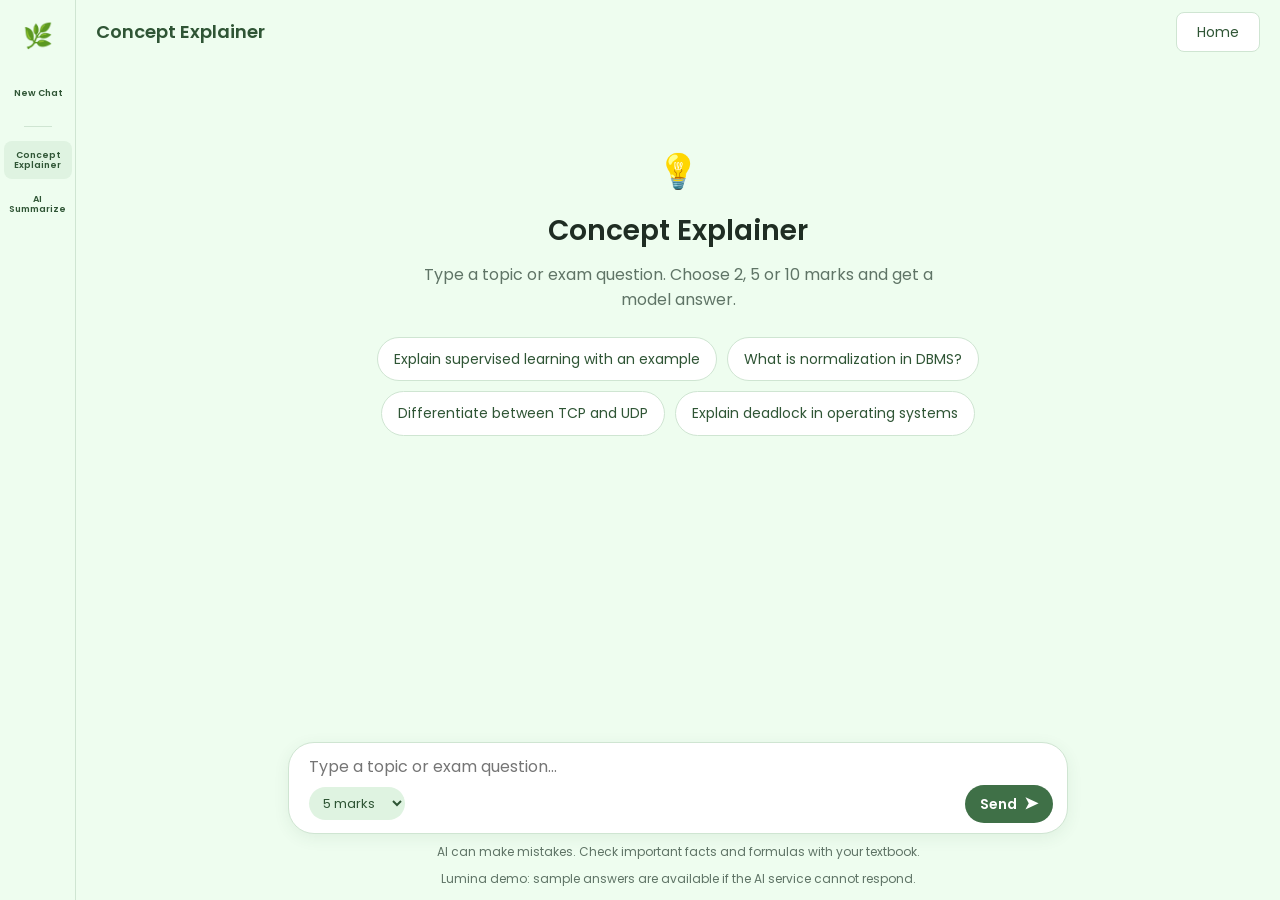
==== commit 9994f26d: "Update ai-study-assistant.html" ====
--- a/ai-study-assistant.html
+++ b/ai-study-assistant.html
@@ -1,4 +1,3 @@
-
 <!DOCTYPE html>
 <html lang="en">
 <head>
@@ -8,7 +7,7 @@
 <title>Lumina AI Coach - AI Study Assistant</title>
 <link rel="stylesheet" href="./dashboard.css">
 <style>
-:root{--bg:var(--page-bg,#eefdef);--text:var(--text-main,#1f2d23);--muted:var(--text-muted,#5f7466);--accent:var(--accent,#4b7a52);--dark:var(--dark-green,#2f5535);--soft:var(--soft-green,#dff3e1);--border:var(--border-green,#cfe5d2);--white:#fff;--width:780px}
+:root{--bg:#eefdef;--text:#1f2d23;--muted:#5f7466;--accent:#4b7a52;--dark:#2f5535;--soft:#dff3e1;--border:#cfe5d2;--white:#fff;--width:780px}
 *{box-sizing:border-box}
 html,body{height:100%;margin:0}
 body{display:flex;overflow:hidden;background:var(--bg);color:var(--text);font-family:system-ui,-apple-system,"Segoe UI",sans-serif}
@@ -55,26 +54,34 @@
 .save-btn{padding:9px 18px;border:0;border-radius:8px;background:var(--accent);color:white;cursor:pointer}
 .save-note{flex-basis:100%;font-size:13px;color:var(--accent)}
 .save-note.error,.error-card{color:#b42318}
-.typing{display:flex;gap:5px;padding:8px 0}
-.typing span{width:8px;height:8px;background:var(--accent);border-radius:50%;animation:blink 1.2s infinite}
-.typing span:nth-child(2){animation-delay:.2s}
-.typing span:nth-child(3){animation-delay:.4s}
-@keyframes blink{0%,80%,100%{opacity:.3}40%{opacity:1}}
+
+/* Animated three-dot loading indicator */
+.typing{display:inline-flex;align-items:center;gap:7px;padding:10px 13px;margin:2px 0;border:1px solid var(--border);border-radius:14px;background:#fff;color:var(--muted);font-size:13px;font-weight:500}
+.typing-dots{display:inline-flex;align-items:center;gap:4px}
+.typing-dots span{display:block;width:8px;height:8px;flex:0 0 8px;background:var(--accent);border-radius:50%;opacity:.35;animation:luminaDot 1s ease-in-out infinite}
+.typing-dots span:nth-child(2){animation-delay:.16s}
+.typing-dots span:nth-child(3){animation-delay:.32s}
+@keyframes luminaDot{0%,60%,100%{opacity:.3;transform:translateY(0)}30%{opacity:1;transform:translateY(-5px)}}
+
 .error-card{font-size:15px;line-height:1.6}
 .composer-wrap{flex-shrink:0;padding:8px 20px 12px;background:linear-gradient(to top,var(--bg) 80%,transparent)}
 .composer{max-width:var(--width);width:100%;margin:auto;padding:12px 14px 10px 20px;border:1px solid var(--border);border-radius:26px;background:white;box-shadow:0 4px 16px #37563b14}
 .composer:focus-within{border-color:var(--accent)}
 .composer textarea{display:block;width:100%;max-height:200px;resize:none;overflow-y:auto;border:0;outline:0;background:transparent;color:var(--text);font-size:16px;line-height:1.5}
-.composer-bar{display:flex;align-items:center;justify-content:space-between;gap:10px;margin-top:6px}
+.composer-bar{display:flex;align-items:center;justify-content:space-between;margin-top:6px}
 .composer-bar select{padding:6px 10px;border:0;border-radius:999px;background:var(--soft);color:var(--dark);font-size:13px}
-.send-btn{display:flex!important;align-items:center;justify-content:center;flex:0 0 38px;width:38px;min-width:38px;height:38px;border:0;border-radius:50%;background:var(--accent);color:white;font-size:20px;line-height:1;cursor:pointer;visibility:visible!important;opacity:1}
-.send-btn:disabled{opacity:.5}
+
+/* Always-visible Send button */
+.send-btn{display:inline-flex!important;align-items:center;justify-content:center;gap:7px;flex:0 0 auto;min-width:82px;height:38px;padding:0 15px;border:0;border-radius:22px;background:#3f7047!important;color:#fff!important;font-size:14px;font-weight:600;line-height:1;cursor:pointer;visibility:visible!important;opacity:1!important;position:relative;z-index:2}
+.send-btn:disabled{opacity:.55!important;cursor:wait}
+.send-btn .send-arrow{font-size:17px;line-height:1}
 .disclaimer,.demo-notice{margin:8px 0 0;color:var(--muted);font-size:12px;text-align:center}
 @media(max-width:600px){.sidebar{width:72px;padding:10px 0}.side-logo{width:38px;height:38px}.side-btn{width:66px;height:36px;font-size:8.5px}.top-header{padding:10px 12px}.mode-title{font-size:15px}.home-btn{padding:7px 14px}.chat-scroll{padding:8px 12px 16px}.composer-wrap{padding:8px 10px 10px}}
-@media(prefers-reduced-motion:reduce){.typing span{animation:none}.chat-scroll{scroll-behavior:auto}}
+@media(prefers-reduced-motion:reduce){.chat-scroll{scroll-behavior:auto}.typing-dots span{animation:none;opacity:1}}
 </style>
 </head>
 <body>
+
 <aside class="sidebar" aria-label="Tools">
 <a href="dashboard.html" class="side-logo" title="Lumina AI" aria-label="Lumina AI home">🌿</a>
 <button class="side-btn" id="newChatBtn" type="button" data-label="New chat" aria-label="New chat">New Chat</button>
@@ -82,33 +89,58 @@
 <button class="side-btn" id="tab-explain" role="tab" type="button" data-label="Concept Explainer" aria-selected="true">Concept<br>Explainer</button>
 <button class="side-btn" id="tab-summarize" role="tab" type="button" data-label="AI Summarize" aria-selected="false">AI<br>Summarize</button>
 </aside>
+
 <div class="main">
-<header class="top-header"><div class="mode-title" id="modeTitle">Concept Explainer</div><a href="dashboard.html" class="home-btn">Home</a></header>
+<header class="top-header">
+<div class="mode-title" id="modeTitle">Concept Explainer</div>
+<a href="dashboard.html" class="home-btn">Home</a>
+</header>
+
 <div class="chat-scroll" id="chatScroll">
 <div class="chat-thread" id="thread-explain" role="log" aria-live="polite">
 <div class="welcome-box">
-<div class="welcome-icon">💡</div><h1>Concept Explainer</h1>
+<div class="welcome-icon">💡</div>
+<h1>Concept Explainer</h1>
 <p>Type a topic or exam question. Choose 2, 5 or 10 marks and get a model answer.</p>
 <div class="starter-list">
 <button class="starter-btn">Explain supervised learning with an example</button>
 <button class="starter-btn">What is normalization in DBMS?</button>
 <button class="starter-btn">Differentiate between TCP and UDP</button>
 <button class="starter-btn">Explain deadlock in operating systems</button>
-</div></div></div>
+</div>
+</div>
+</div>
+
 <div class="chat-thread" id="thread-summarize" role="log" aria-live="polite" hidden>
-<div class="welcome-box"><div class="welcome-icon">✨</div><h1>Notes Summarizer</h1><p>Paste textbook text or lecture notes to get revision notes, key terms and exam questions.</p></div>
-</div></div>
+<div class="welcome-box">
+<div class="welcome-icon">✨</div>
+<h1>Notes Summarizer</h1>
+<p>Paste textbook text or lecture notes to get revision notes, key terms and exam questions.</p>
+</div>
+</div>
+</div>
+
 <div class="composer-wrap">
 <form class="composer" id="composer">
 <textarea id="promptInput" rows="1" maxlength="20000" aria-label="Message" placeholder="Type a topic or exam question..."></textarea>
 <div class="composer-bar">
-<select id="marksSelect" aria-label="Answer type"><option value="2">2 marks</option><option value="5" selected>5 marks</option><option value="10">10 marks</option></select>
-<button class="send-btn" id="sendBtn" type="submit" aria-label="Send" title="Send message">➤</button>
-</div></form>
+<select id="marksSelect" aria-label="Answer type">
+<option value="2">2 marks</option>
+<option value="5" selected>5 marks</option>
+<option value="10">10 marks</option>
+</select>
+<button class="send-btn" id="sendBtn" type="submit" aria-label="Send message" title="Send message">
+<span>Send</span><span class="send-arrow" aria-hidden="true">➤</span>
+</button>
+</div>
+</form>
 <p class="disclaimer">AI can make mistakes. Check important facts and formulas with your textbook.</p>
 <p class="demo-notice">Lumina demo: sample answers are available if the AI service cannot respond.</p>
-</div></div>
+</div>
+</div>
+
 <datalist id="subjectOptions"></datalist>
+
 <script>
 "use strict";
 
@@ -248,7 +280,20 @@
  row.appendChild(bubble);modes[mode].thread.appendChild(row);modes[mode].thread.classList.add("has-messages");scrollToBottom();
 }
 function makeAiRow(){const row=document.createElement("div");row.className="msg ai";const body=document.createElement("div");body.className="ai-body";row.appendChild(body);return{row,body};}
-function addTyping(mode){const {row,body}=makeAiRow();const dots=document.createElement("div");dots.className="typing";dots.innerHTML="<span></span><span></span><span></span>";body.appendChild(dots);modes[mode].thread.appendChild(row);scrollToBottom();return row;}
+
+/* Displays the animated three dots while the AI request is running. */
+function addTyping(mode){
+ const {row,body}=makeAiRow();
+ const indicator=document.createElement("div");
+ indicator.className="typing";
+ indicator.setAttribute("role","status");
+ indicator.setAttribute("aria-live","polite");
+ indicator.innerHTML=`<span>Lumina is preparing your answer</span><span class="typing-dots" aria-hidden="true"><span></span><span></span><span></span></span>`;
+ body.appendChild(indicator);
+ modes[mode].thread.appendChild(row);
+ scrollToBottom();
+ return row;
+}
 
 function renderAnswer(container,text){
  container.textContent="";
@@ -278,48 +323,94 @@
  const copy=document.createElement("button");copy.type="button";copy.className="action-btn";copy.textContent="Copy";
  const toggle=document.createElement("button");toggle.type="button";toggle.className="action-btn";toggle.textContent="Save to My Notes";
  actions.append(copy,toggle);
+
  const form=document.createElement("div");form.className="save-form";form.hidden=true;
  const subject=document.createElement("input");subject.placeholder="Subject name, e.g. Artificial Intelligence";subject.setAttribute("list","subjectOptions");subject.setAttribute("aria-label","Subject name");
  const title=document.createElement("input");title.maxLength=120;title.value=getNoteTitle(mode,answer,meta.question,meta.marks);title.placeholder="Title / topic";title.setAttribute("aria-label","Title");
  const save=document.createElement("button");save.type="button";save.className="save-btn";save.textContent="Save";
  const status=document.createElement("div");status.className="save-note";status.setAttribute("role","status");
  form.append(subject,title,save,status);
+
  copy.addEventListener("click",async()=>{
-  try{if(navigator.clipboard&&navigator.clipboard.writeText)await navigator.clipboard.writeText(answer);else{const temp=document.createElement("textarea");temp.value=answer;document.body.appendChild(temp);temp.select();if(!document.execCommand("copy"))throw Error("Copy failed");temp.remove();}copy.textContent="Copied ✓";}
-  catch(e){copy.textContent="Could not copy";}
+  try{
+   if(navigator.clipboard&&navigator.clipboard.writeText)await navigator.clipboard.writeText(answer);
+   else{const temp=document.createElement("textarea");temp.value=answer;document.body.appendChild(temp);temp.select();if(!document.execCommand("copy"))throw Error("Copy failed");temp.remove();}
+   copy.textContent="Copied ✓";
+  }catch(e){copy.textContent="Could not copy";}
   setTimeout(()=>copy.textContent="Copy",1500);
  });
+
  toggle.addEventListener("click",()=>{form.hidden=!form.hidden;if(!form.hidden)subject.focus();});
+
  function doSave(){
   if(!subject.value.trim()){status.textContent="Please enter a subject name.";status.classList.add("error");subject.focus();return;}
-  try{saveToNotes(title.value.trim()||getNoteTitle(mode,answer,meta.question,meta.marks),subject.value.trim(),answer,modes[mode].source);status.classList.remove("error");status.textContent="✓ Saved to My Notes under "+subject.value.trim()+".";fillSubjects();}
-  catch(e){status.textContent="Unable to save. Please try again.";status.classList.add("error");}
+  try{
+   saveToNotes(title.value.trim()||getNoteTitle(mode,answer,meta.question,meta.marks),subject.value.trim(),answer,modes[mode].source);
+   status.classList.remove("error");
+   status.textContent="✓ Saved to My Notes under "+subject.value.trim()+".";
+   fillSubjects();
+  }catch(e){
+   status.textContent="Unable to save. Please try again.";
+   status.classList.add("error");
+  }
  }
  save.addEventListener("click",doSave);
  [subject,title].forEach(el=>el.addEventListener("keydown",e=>{if(e.key==="Enter"){e.preventDefault();doSave();}}));
  body.append(actions,form);
 }
-function addAnswer(mode,answer,meta){const {row,body}=makeAiRow();const card=document.createElement("div");card.className="ai-card";body.appendChild(card);renderAnswer(card,answer);attachActions(body,mode,answer,meta);modes[mode].thread.appendChild(row);scrollToBottom();}
+
+function addAnswer(mode,answer,meta){
+ const {row,body}=makeAiRow();
+ const card=document.createElement("div");card.className="ai-card";
+ body.appendChild(card);
+ renderAnswer(card,answer);
+ attachActions(body,mode,answer,meta);
+ modes[mode].thread.appendChild(row);
+ scrollToBottom();
+}
 
 async function runRequest(mode,text,marks){
  const meta={question:text,marks};
  const cached=getCached(mode,text,marks);
  if(cached){addAnswer(mode,cached,meta);return;}
- busy=true;sendBtn.disabled=true;
+
+ busy=true;
+ sendBtn.disabled=true;
  const typing=addTyping(mode);
+
  try{
   const answer=await askAI(mode,text,marks);
-  typing.remove();addAnswer(mode,answer,meta);setCached(mode,text,marks,answer);
- }catch(error){typing.remove();const {row,body}=makeAiRow();const card=document.createElement("div");card.className="error-card";card.textContent="Something went wrong. Please try again.";body.appendChild(card);modes[mode].thread.appendChild(row);}
- finally{busy=false;sendBtn.disabled=false;if(currentMode===mode)input.focus();}
+  typing.remove();
+  addAnswer(mode,answer,meta);
+  setCached(mode,text,marks,answer);
+ }catch(error){
+  typing.remove();
+  const {row,body}=makeAiRow();
+  const card=document.createElement("div");
+  card.className="error-card";
+  card.textContent="Something went wrong. Please try again.";
+  body.appendChild(card);
+  modes[mode].thread.appendChild(row);
+ }finally{
+  busy=false;
+  sendBtn.disabled=false;
+  if(currentMode===mode)input.focus();
+ }
 }
 
 $("composer").addEventListener("submit",e=>{
- e.preventDefault();if(busy)return;
- const text=input.value.trim();if(!text){input.focus();return;}
- const mode=currentMode;const marks=marksSelect.value;
+ e.preventDefault();
+ if(busy)return;
+ const text=input.value.trim();
+ if(!text){input.focus();return;}
+ const mode=currentMode;
+ const marks=marksSelect.value;
  const shown=mode==="summarize"&&text.length>300?text.slice(0,300)+"…\n("+text.length+" characters pasted)":text;
- addUserMessage(mode,shown);input.value="";drafts[mode]="";resizeInput();runRequest(mode,text,marks);
+ addUserMessage(mode,shown);
+ input.value="";
+ drafts[mode]="";
+ resizeInput();
+ runRequest(mode,text,marks);
 });
 
 fillSubjects();
